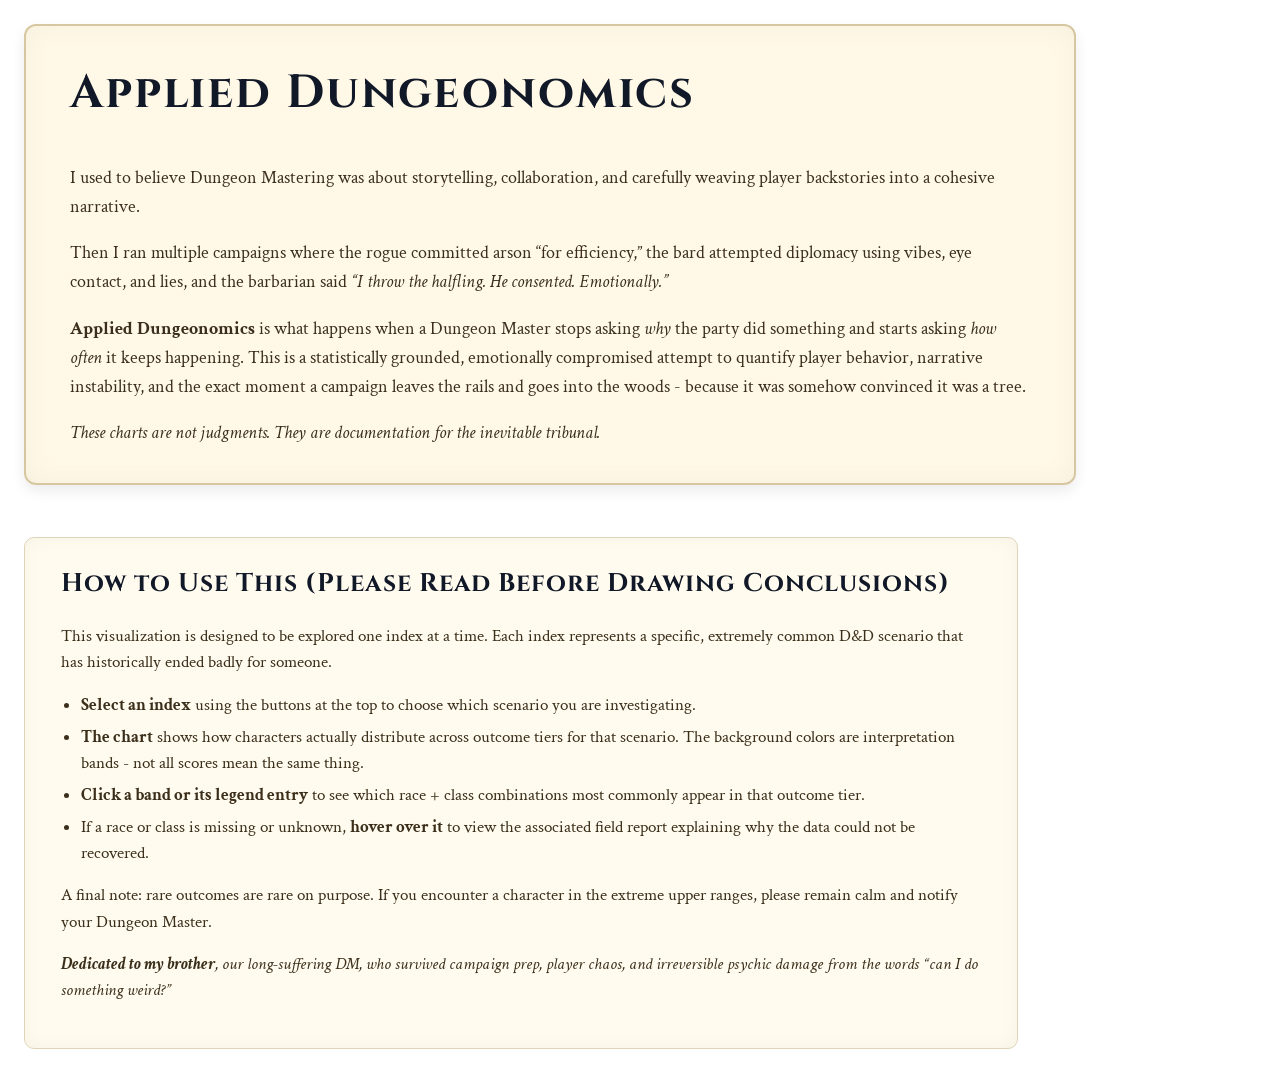
==== index.html @ 44f9381c "Initial commit" ====
<!DOCTYPE html>
<html lang="en">
<head>
  <meta charset="UTF-8" />
  <title>Applied Dungeonomics</title>

  <!-- D3 -->
  <script src="https://d3js.org/d3.v7.min.js"></script>

  <!-- Google Fonts -->
  <link rel="preconnect" href="https://fonts.googleapis.com">
  <link rel="preconnect" href="https://fonts.gstatic.com" crossorigin>
  <link
    rel="stylesheet"
    href="https://fonts.googleapis.com/css2?family=Cinzel:wght@500;700&family=Crimson+Text:ital@0;1&family=Inter:wght@400;600&display=swap"
  >

  <!-- Styles -->
  <link rel="stylesheet" href="styles/main.css">
</head>

<body>

  <!-- Parchment Intro -->
  <section class="parchment-intro">
    <h1>Applied Dungeonomics</h1>

    <p>
      I used to believe Dungeon Mastering was about storytelling, collaboration,
      and carefully weaving player backstories into a cohesive narrative.
    </p>

    <p>
      Then I ran multiple campaigns where the rogue committed arson “for efficiency,”
      the bard attempted diplomacy using vibes, eye contact, and lies,
      and the barbarian said <em>“I throw the halfling. He consented. Emotionally.”</em>
    </p>

    <p>
      <strong>Applied Dungeonomics</strong> is what happens when a Dungeon Master
      stops asking <em>why</em> the party did something
      and starts asking <em>how often</em> it keeps happening.
      This is a statistically grounded, emotionally compromised attempt
      to quantify player behavior, narrative instability,
      and the exact moment a campaign leaves the rails and goes into the woods - because it was somehow convinced it was a tree.
    </p>

    <p>
      These charts are not judgments.
      They are documentation for the inevitable tribunal.
    </p>
  </section>

  <!-- Index Buttons -->
  <div id="controls"></div>

  <!-- Visualization -->
  <div id="distribution-view"></div>

  <!-- Instructions -->
  <section class="parchment-instructions">
    <h2>How to Use This (Please Read Before Drawing Conclusions)</h2>

    <p>
      This visualization is designed to be explored one index at a time.
      Each index represents a specific, extremely common D&amp;D scenario
      that has historically ended badly for someone.
    </p>

    <ul>
      <li>
        <strong>Select an index</strong> using the buttons at the top to choose
        which scenario you are investigating.
      </li>
      <li>
        <strong>The chart</strong> shows how characters actually distribute across
        outcome tiers for that scenario.
        The background colors are interpretation bands - not all scores mean the same thing.
      </li>
      <li>
        <strong>Click a band or its legend entry</strong> to see which
        race + class combinations most commonly appear in that outcome tier.
      </li>
      <li>
        If a race or class is missing or unknown, <strong>hover over it</strong>
        to view the associated field report explaining why the data could not be recovered.
      </li>
    </ul>

    <p>
      A final note: rare outcomes are rare on purpose.
      If you encounter a character in the extreme upper ranges,
      please remain calm and notify your Dungeon Master.
    </p>

    <p>
        <em><strong> Dedicated to my brother</strong>, our long‑suffering DM, who survived campaign prep, player chaos, 
        and irreversible psychic damage from the words “can I do something weird?”</em>
    </p>
  </section>

  <!-- App Entry -->
  <script type="module" src="main.js"></script>

</body>
</html>
---- styles/main.css ----
/* ─────────────────────────────
   Global Base Styles
───────────────────────────── */

body {
  margin: 24px;
  background: #ffffff;
  color: #111827;
  font-family: "Inter", system-ui, sans-serif;
}

/* Headings get fantasy serif */
h1, h2, h3 {
  font-family: "Cinzel", serif;
  letter-spacing: 0.04em;
}

/* ─────────────────────────────
   Parchment Intro Section
───────────────────────────── */

.parchment-intro {
  background:
    linear-gradient(
      rgba(255, 248, 230, 0.94),
      rgba(255, 248, 230, 0.94)
    ),
    url("https://www.transparenttextures.com/patterns/papyrus.png");

  border: 2px solid #d6c7a1;
  border-radius: 12px;

  padding: 36px 44px;
  margin-bottom: 36px;
  max-width: 960px;

  box-shadow:
    inset 0 0 28px rgba(0, 0, 0, 0.04),
    0 6px 14px rgba(0, 0, 0, 0.08);
}

/* Big dramatic title */
.parchment-intro h1 {
  margin-top: 0;
  font-size: 2.9rem;
}

/* Bookish narrative text */
.parchment-intro p {
  font-family: "Crimson Text", serif;
  font-size: 1.1rem;
  line-height: 1.65;
  color: #3b2f1b;
}

.parchment-intro p:last-child {
  font-style: italic;
  margin-bottom: 0;
}

/* ─────────────────────────────
   Controls
───────────────────────────── */

#controls {
  margin-bottom: 20px;
}

/* ─────────────────────────────
   Visualization Layout
───────────────────────────── */

.viz-layout {
  display: flex;
  gap: 28px;
  align-items: flex-start;
  margin-top: 16px;
}

/* SVG Chart Container */
svg {
  background: #ffffff;
  border: 1px solid #e5e7eb;
}

/* ─────────────────────────────
   Vertical Legend (Right Side)
───────────────────────────── */

.legend-vertical {
  min-width: 260px;
  background: #ffffff;
  border: 1px solid #e5e7eb;
  padding: 14px 16px;
  border-radius: 6px;
}

.legend-vertical h4 {
  margin: 0 0 10px 0;
  font-size: 0.95rem;
  color: #374151;
  font-family: "Cinzel", serif;
}

.legend-row {
  display: flex;
  align-items: center;
  margin-bottom: 8px;
  font-size: 0.95rem;
  line-height: 1.3;
}

.legend-swatch {
  width: 16px;
  height: 16px;
  border-radius: 3px;
  margin-right: 8px;
  border: 1px solid rgba(0, 0, 0, 0.2);
}

.legend-label {
  color: #111827;
}

/* ─────────────────────────────
   Parchment-Style Missing Data Tooltip
───────────────────────────── */

.missing-data-tooltip {
  background:
    linear-gradient(
      rgba(255, 248, 230, 0.96),
      rgba(255, 248, 230, 0.96)
    ),
    url("https://www.transparenttextures.com/patterns/papyrus.png");

  border: 1.5px solid #d6c7a1;
  border-radius: 8px;

  box-shadow:
    inset 0 0 18px rgba(0, 0, 0, 0.06),
    0 6px 14px rgba(0, 0, 0, 0.15);

  padding: 10px 12px;
  max-width: 300px;

  font-family: "Crimson Text", serif;
  font-size: 0.95rem;
  line-height: 1.45;
  color: #3b2f1b;

  z-index: 9999;
}

/* Bold header inside tooltip */
.missing-data-tooltip strong {
  font-family: "Cinzel", serif;
  font-size: 0.95rem;
  letter-spacing: 0.04em;
  display: block;
  margin-bottom: 2px;
}

/* ─────────────────────────────
   Index Selection Buttons
───────────────────────────── */

.index-button-group {
  display: flex;
  gap: 10px;
  flex-wrap: wrap;
  margin-bottom: 22px;
}

.index-button {
  font-family: "Cinzel", serif;
  font-size: 0.9rem;
  letter-spacing: 0.06em;

  background: #3b2f1b; /* dark brown */
  color: #fdf6e3;      /* light parchment text */

  border: 1.5px solid #2a2013;
  border-radius: 6px;

  padding: 8px 14px;
  cursor: pointer;

  transition:
    background-color 0.2s ease,
    box-shadow 0.2s ease,
    transform 0.05s ease;
}

.index-button:hover {
  background: #4a3922;
  box-shadow: 0 2px 6px rgba(0, 0, 0, 0.25);
}

.index-button:active {
  transform: translateY(1px);
}

.index-button.active {
  background: #6b4f2a;
  border-color: #4a3922;
  box-shadow:
    inset 0 0 6px rgba(255, 245, 200, 0.2),
    0 3px 8px rgba(0, 0, 0, 0.3);
}

/* ─────────────────────────────
   Parchment Instructions Section
───────────────────────────── */

.parchment-instructions {
  background:
    linear-gradient(
      rgba(255, 250, 235, 0.85),
      rgba(255, 250, 235, 0.85)
    ),
    url("https://www.transparenttextures.com/patterns/papyrus.png");

  border: 1.5px solid #e0d4b8;
  border-radius: 10px;

  padding: 28px 36px;
  margin-top: 52px;
  max-width: 920px;

  box-shadow:
    inset 0 0 18px rgba(0, 0, 0, 0.04);
}

.parchment-instructions h2 {
  font-family: "Cinzel", serif;
  font-size: 1.6rem;
  margin-top: 0;
}

.parchment-instructions p,
.parchment-instructions li {
  font-family: "Crimson Text", serif;
  font-size: 1.05rem;
  line-height: 1.55;
  color: #3b2f1b;
}

.parchment-instructions ul {
  padding-left: 20px;
}

.parchment-instructions li {
  margin-bottom: 6px;
}

.analysis-status {
  font-family: "Crimson Text", serif;
  font-size: 1.05rem;
  margin-top: 10px;
  margin-bottom: 8px;
  color: #3b2f1b;
}
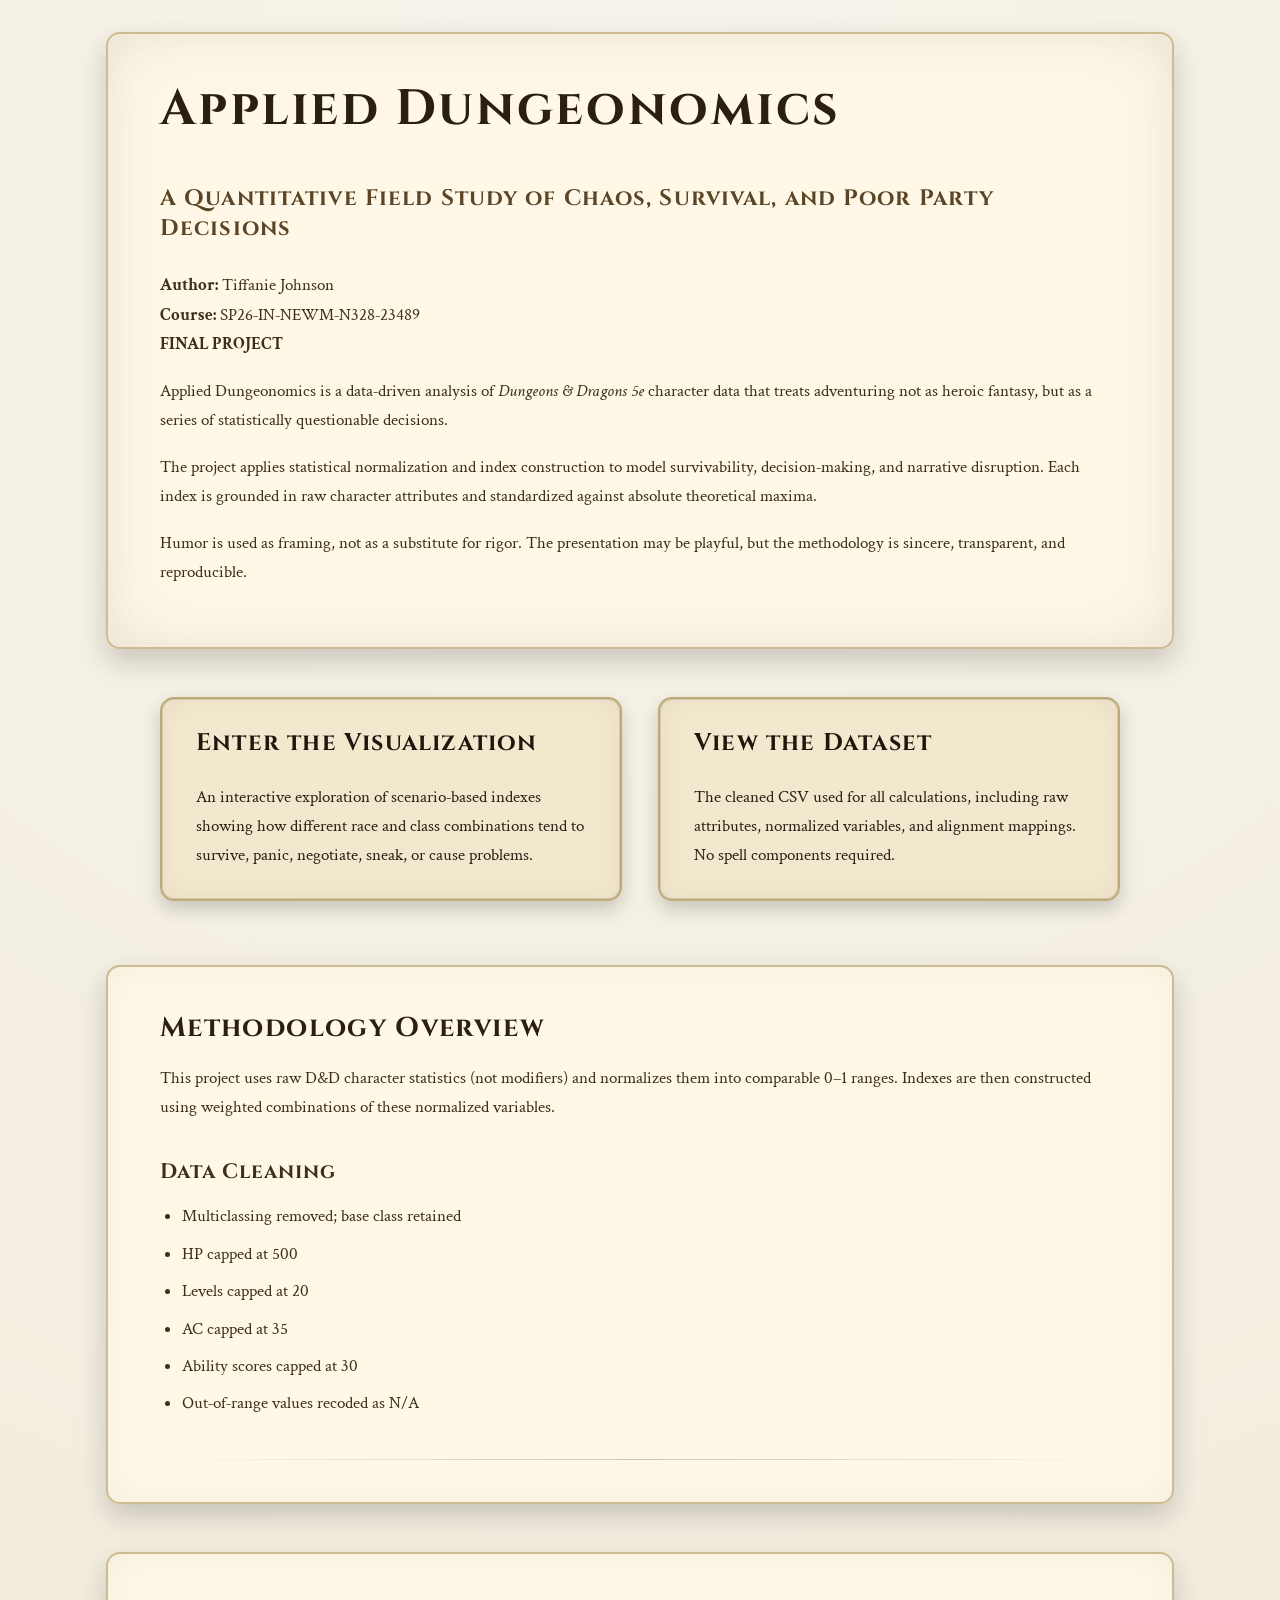
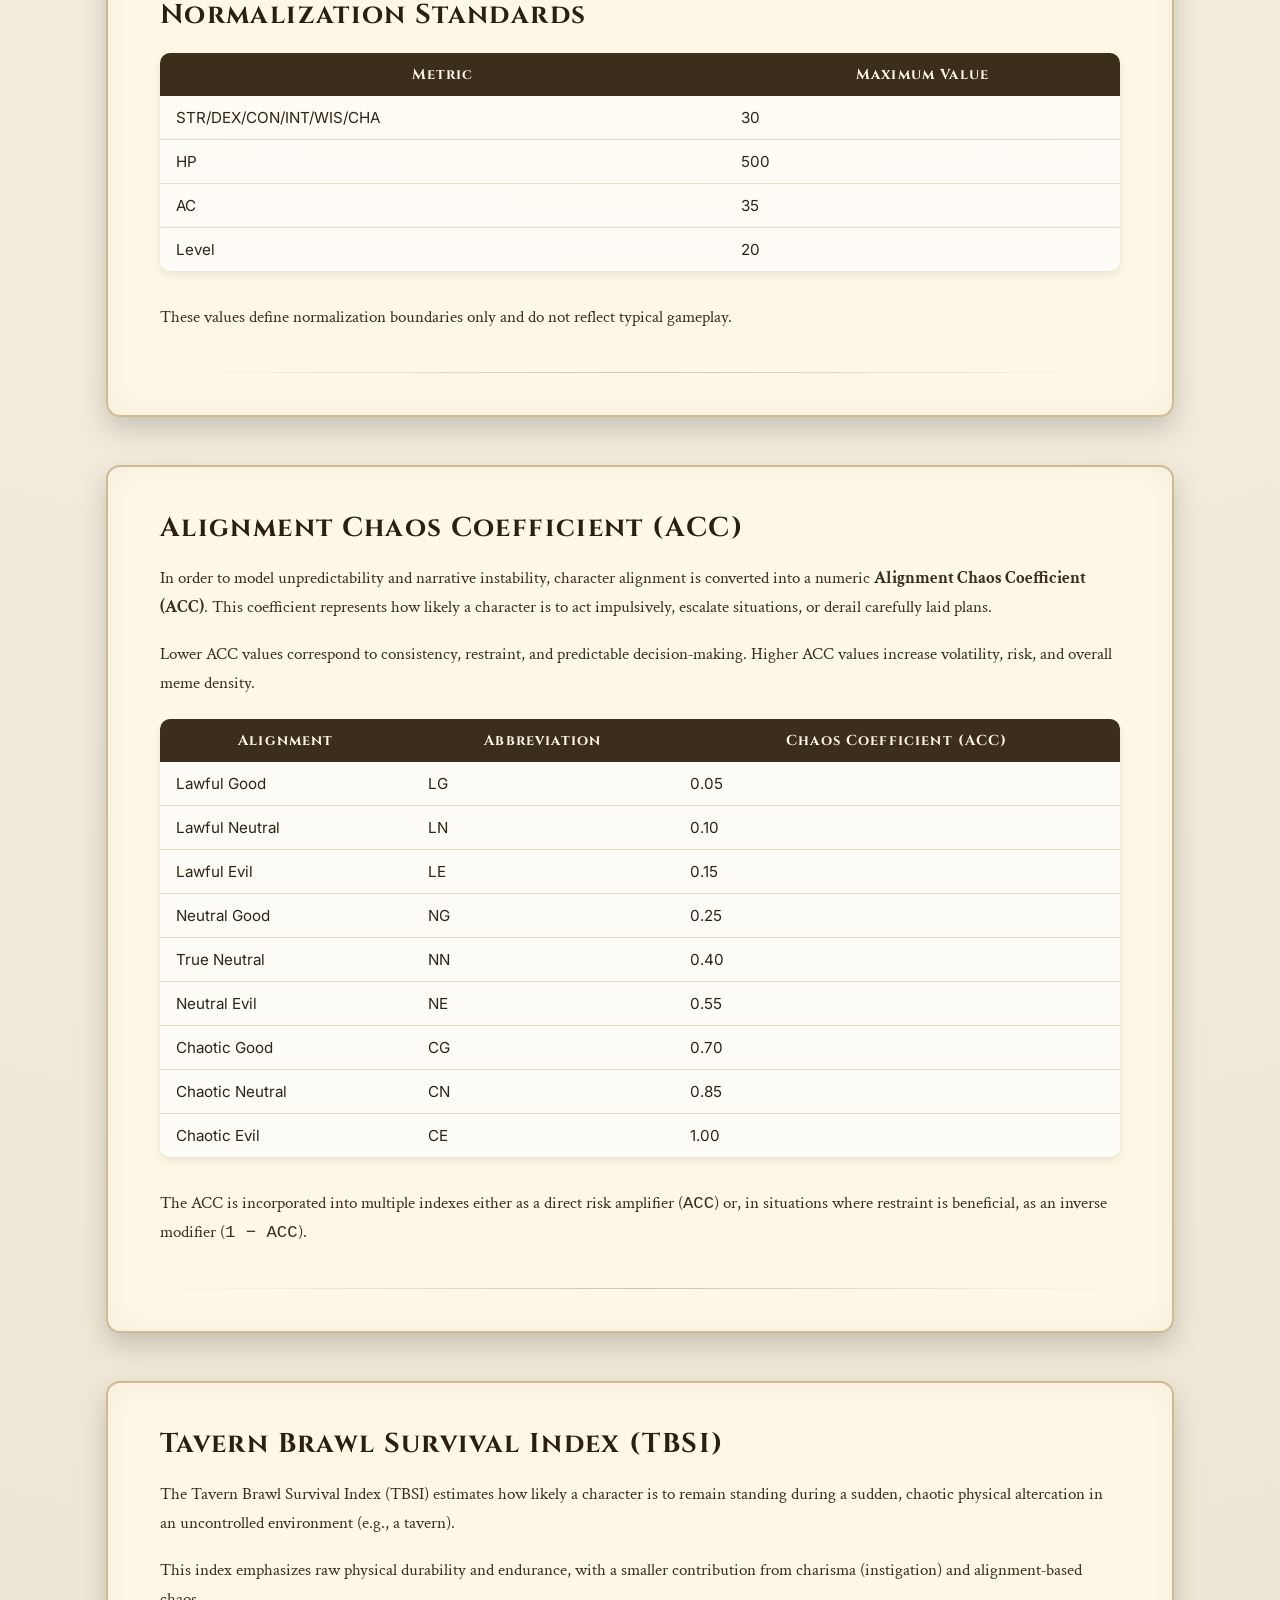
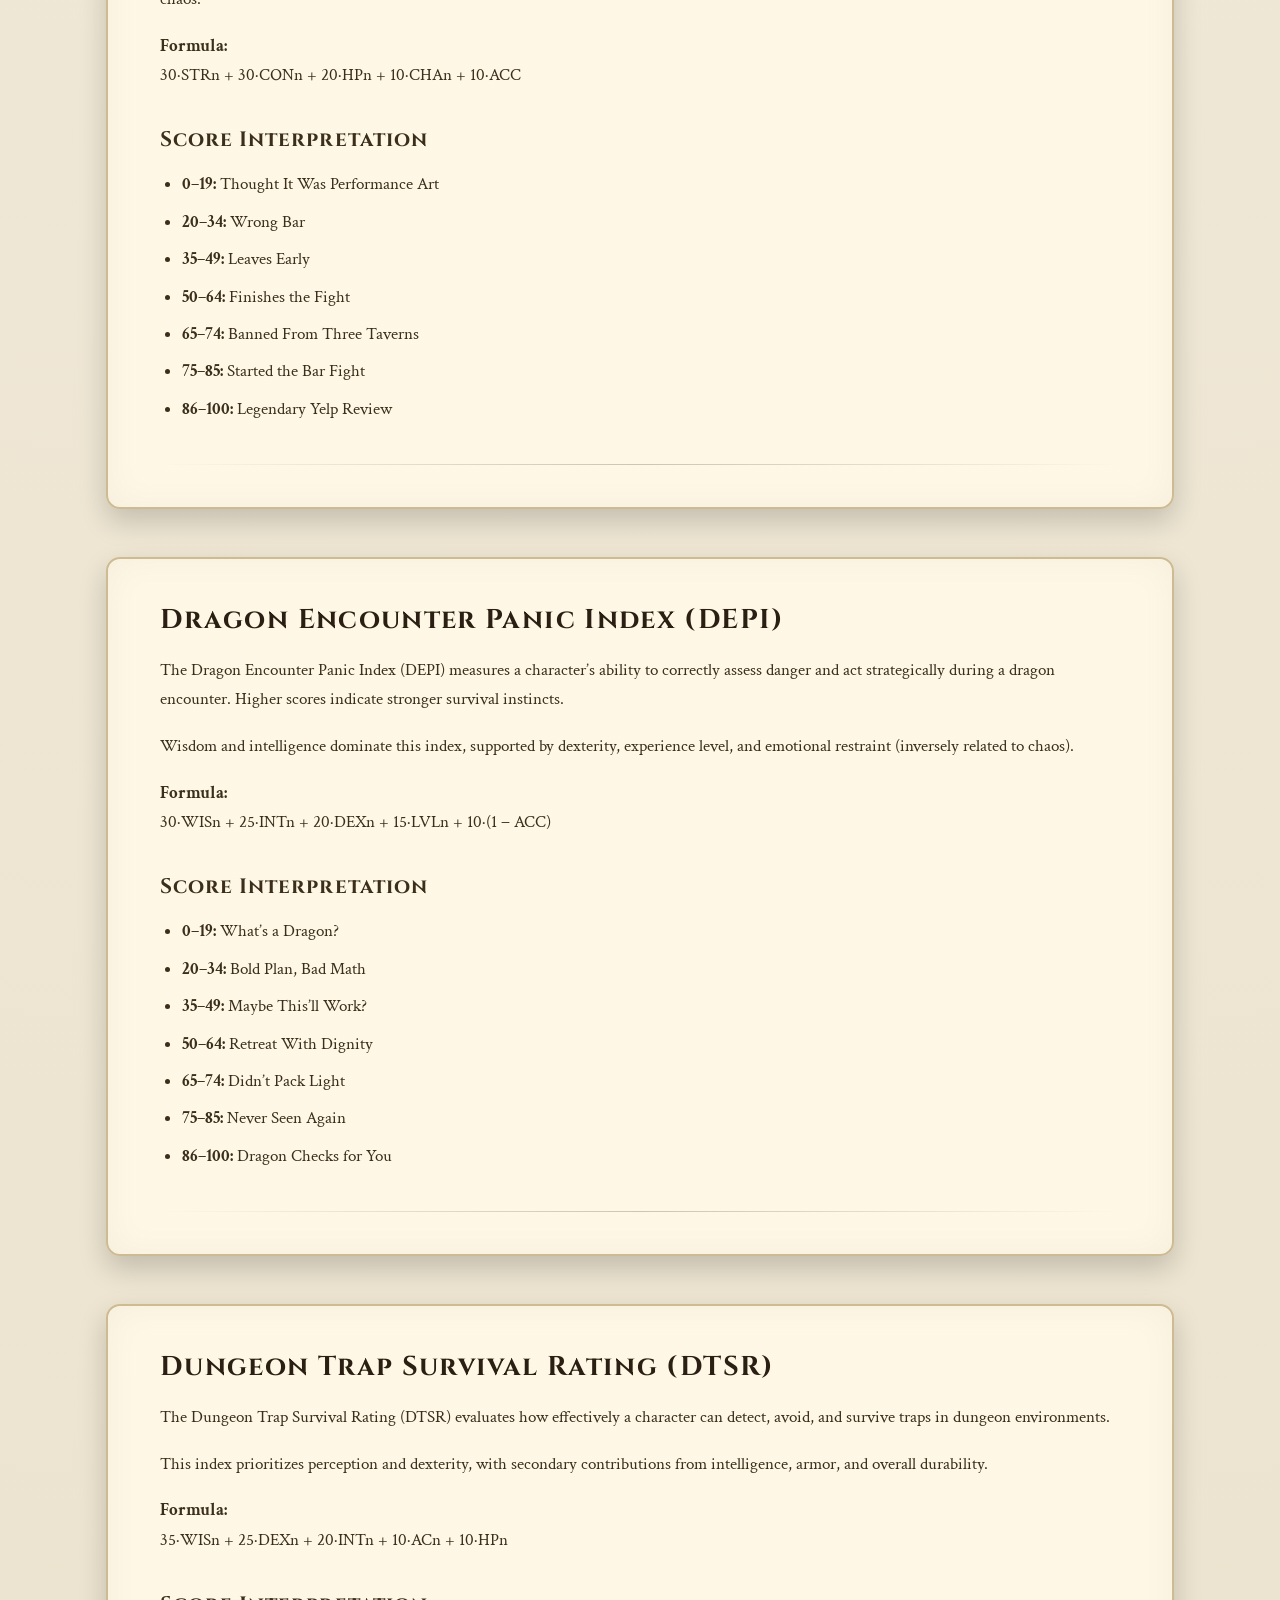
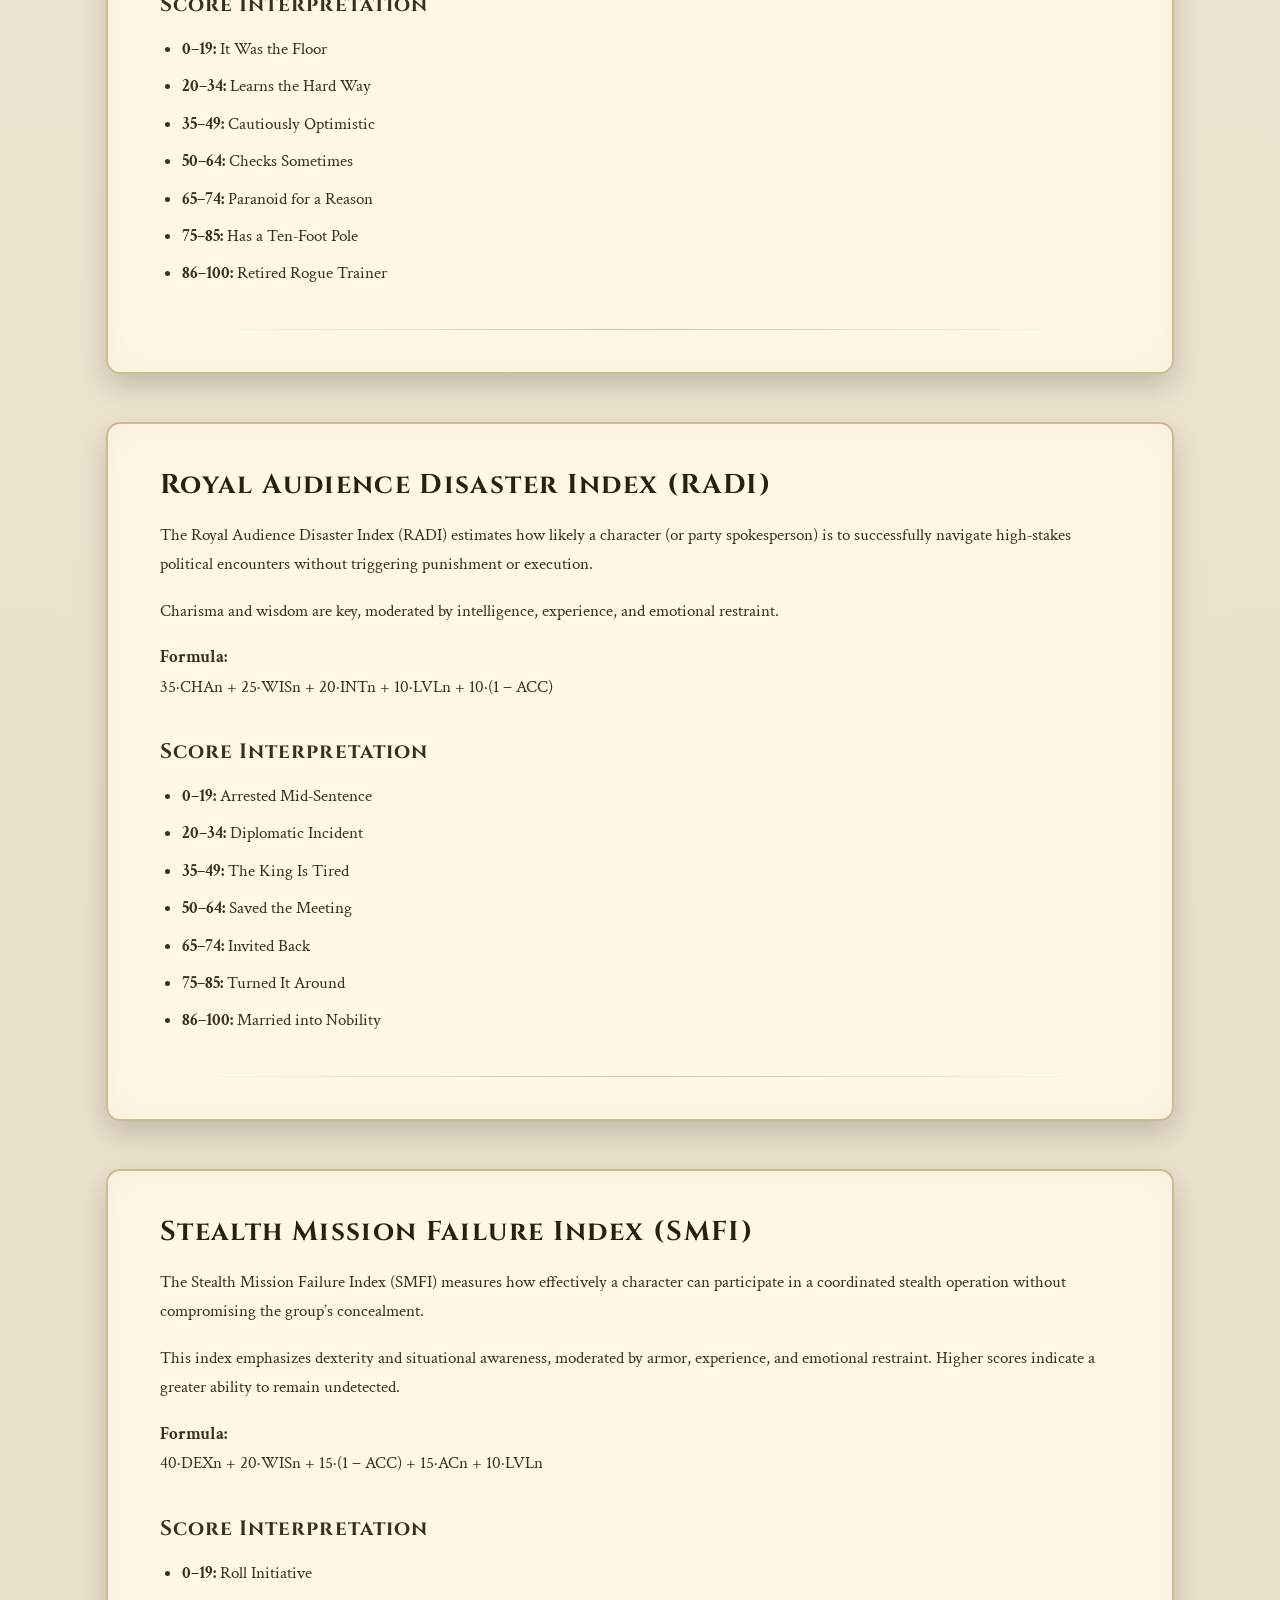
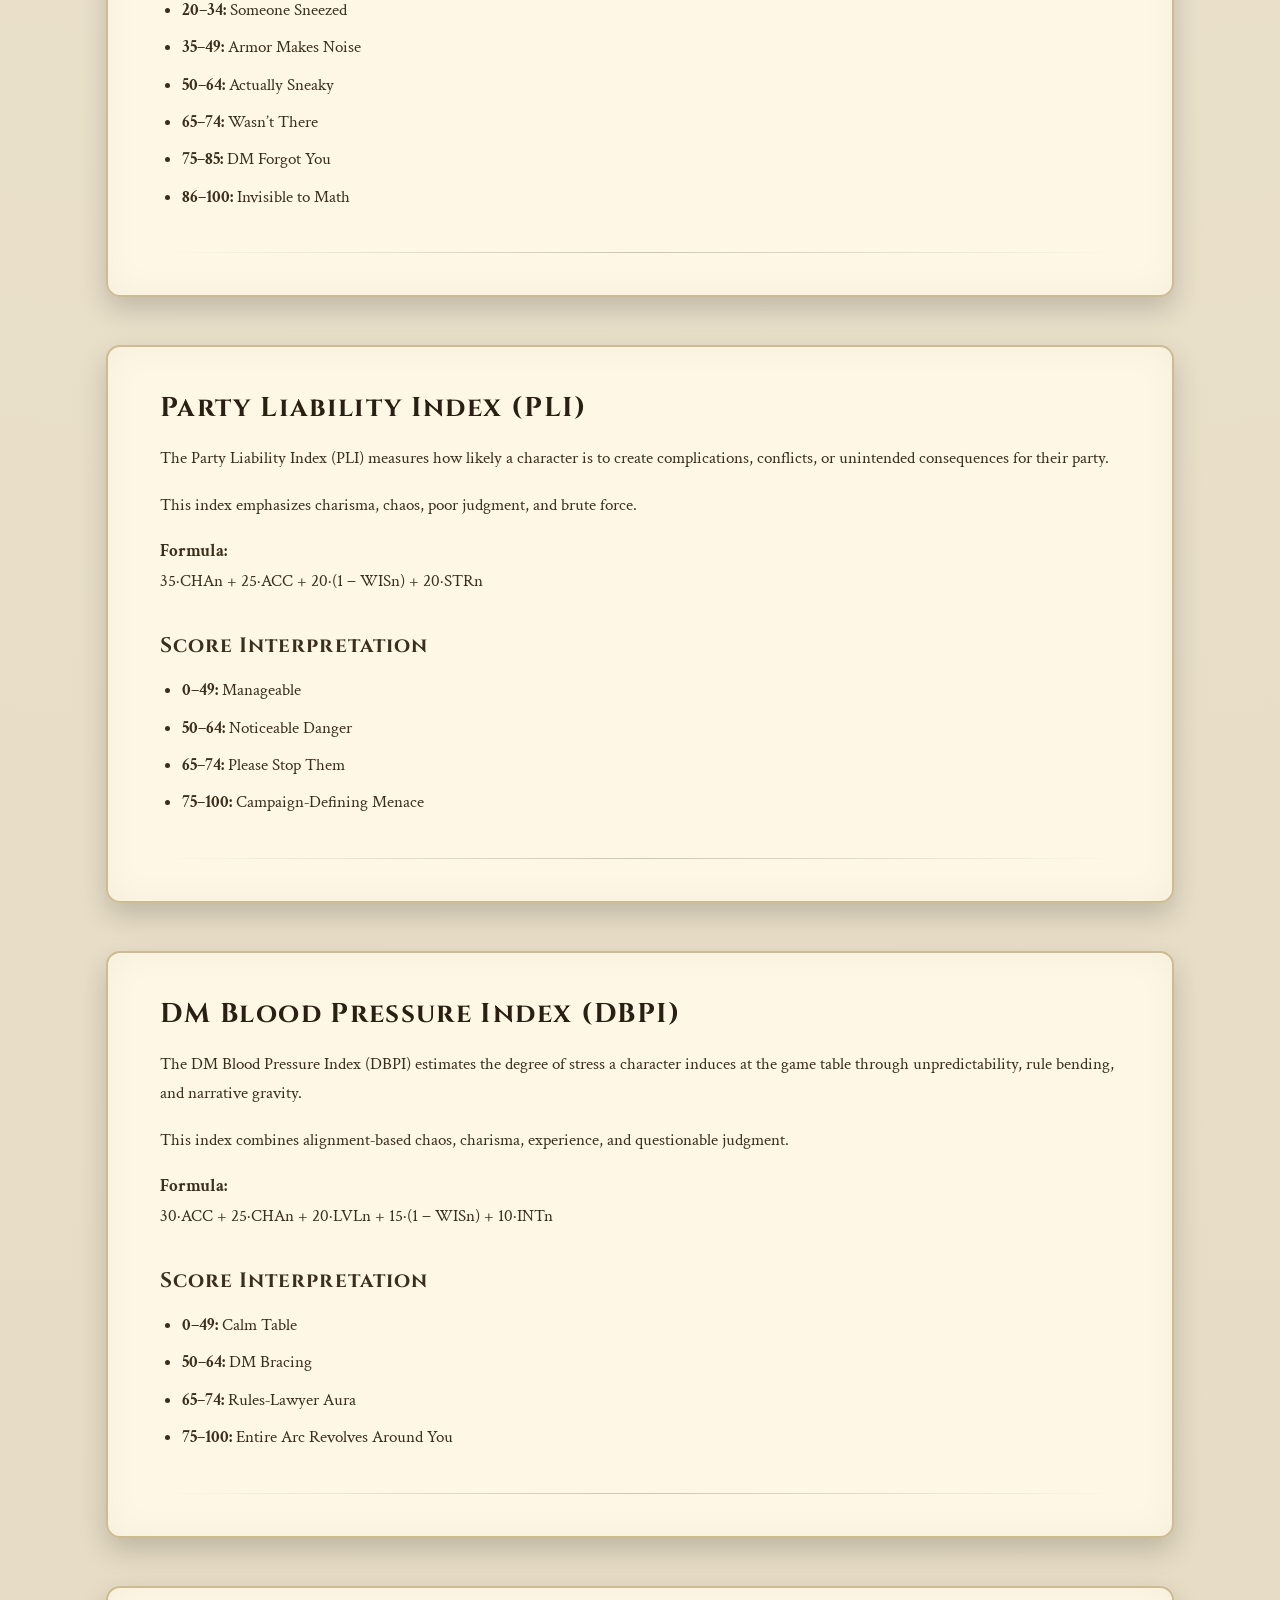
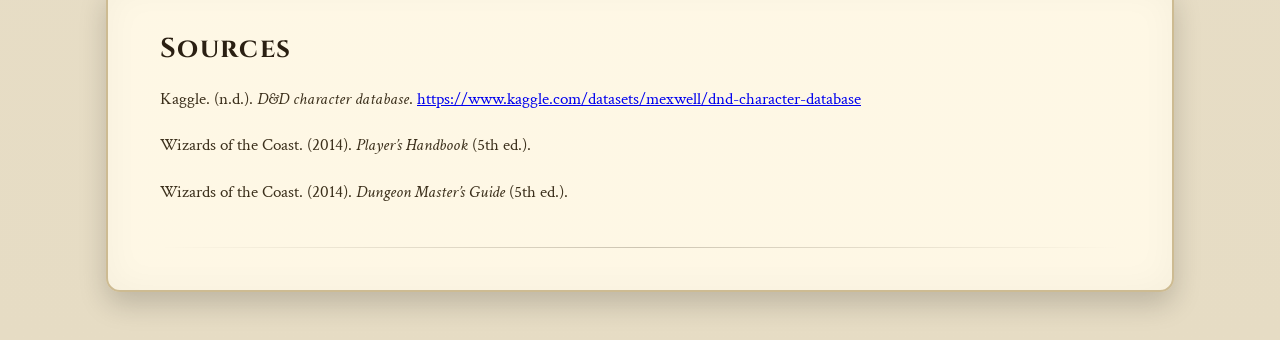
==== commit af95a2fc: "UPDATE Applied_Dungeonomics" ====
--- a/index.html
+++ b/index.html
@@ -2,105 +2,423 @@
 <html lang="en">
 <head>
   <meta charset="UTF-8" />
-  <title>Applied Dungeonomics</title>
-
-  <!-- D3 -->
-  <script src="https://d3js.org/d3.v7.min.js"></script>
-
-  <!-- Google Fonts -->
+  <title>Applied Dungeonomics — Final Project</title>
+
+  <!-- Fonts -->
   <link rel="preconnect" href="https://fonts.googleapis.com">
   <link rel="preconnect" href="https://fonts.gstatic.com" crossorigin>
-  <link
-    rel="stylesheet"
-    href="https://fonts.googleapis.com/css2?family=Cinzel:wght@500;700&family=Crimson+Text:ital@0;1&family=Inter:wght@400;600&display=swap"
-  >
-
-  <!-- Styles -->
-  <link rel="stylesheet" href="styles/main.css">
+  <link href="https://fonts.googleapis.com/css2?family=Cinzel:wght@600;700&family=Crimson+Text&family=Inter&display=swap" rel="stylesheet">
+
+  <link rel="stylesheet" href="home.css">
 </head>
 
 <body>
 
-  <!-- Parchment Intro -->
-  <section class="parchment-intro">
-    <h1>Applied Dungeonomics</h1>
-
+<!-- COVER -->
+<section class="parchment-intro">
+  <h1>Applied Dungeonomics</h1>
+  <h2>
+    <span class="subtitle">A Quantitative Field Study of Chaos, Survival, and Poor Party Decisions</span>
+  </h2>
+
+  <p>
+    <strong>Author:</strong> Tiffanie Johnson<br>
+    <strong>Course:</strong> SP26‑IN‑NEWM‑N328‑23489<br>
+    <strong>FINAL PROJECT</strong>
+  </p>
+
+  <p>
+    Applied Dungeonomics is a data‑driven analysis of <em>Dungeons &amp; Dragons 5e</em>
+    character data that treats adventuring not as heroic fantasy,
+    but as a series of statistically questionable decisions.
+  </p>
+
+  <p>
+    The project applies statistical normalization and index construction
+    to model survivability, decision‑making, and narrative disruption.
+    Each index is grounded in raw character attributes and standardized
+    against absolute theoretical maxima.
+  </p>
+
+  <p>
+    Humor is used as framing, not as a substitute for rigor.
+    The presentation may be playful, but the methodology is sincere,
+    transparent, and reproducible.
+  </p>
+</section>
+
+<!-- NAV -->
+<section class="home-links">
+  <a class="home-card" href="./Applied_Dungeonomics/app/">
+    <h3>Enter the Visualization</h3>
     <p>
-      I used to believe Dungeon Mastering was about storytelling, collaboration,
-      and carefully weaving player backstories into a cohesive narrative.
+      An interactive exploration of scenario‑based indexes showing how
+      different race and class combinations tend to survive, panic,
+      negotiate, sneak, or cause problems.
     </p>
-
+  </a>
+
+  <a class="home-card" href="./dataset.html">
+    <h3>View the Dataset</h3>
     <p>
-      Then I ran multiple campaigns where the rogue committed arson “for efficiency,”
-      the bard attempted diplomacy using vibes, eye contact, and lies,
-      and the barbarian said <em>“I throw the halfling. He consented. Emotionally.”</em>
+      The cleaned CSV used for all calculations, including raw attributes,
+      normalized variables, and alignment mappings.
+      No spell components required.
     </p>
-
-    <p>
-      <strong>Applied Dungeonomics</strong> is what happens when a Dungeon Master
-      stops asking <em>why</em> the party did something
-      and starts asking <em>how often</em> it keeps happening.
-      This is a statistically grounded, emotionally compromised attempt
-      to quantify player behavior, narrative instability,
-      and the exact moment a campaign leaves the rails and goes into the woods - because it was somehow convinced it was a tree.
-    </p>
-
-    <p>
-      These charts are not judgments.
-      They are documentation for the inevitable tribunal.
-    </p>
-  </section>
-
-  <!-- Index Buttons -->
-  <div id="controls"></div>
-
-  <!-- Visualization -->
-  <div id="distribution-view"></div>
-
-  <!-- Instructions -->
-  <section class="parchment-instructions">
-    <h2>How to Use This (Please Read Before Drawing Conclusions)</h2>
-
-    <p>
-      This visualization is designed to be explored one index at a time.
-      Each index represents a specific, extremely common D&amp;D scenario
-      that has historically ended badly for someone.
-    </p>
-
-    <ul>
-      <li>
-        <strong>Select an index</strong> using the buttons at the top to choose
-        which scenario you are investigating.
-      </li>
-      <li>
-        <strong>The chart</strong> shows how characters actually distribute across
-        outcome tiers for that scenario.
-        The background colors are interpretation bands - not all scores mean the same thing.
-      </li>
-      <li>
-        <strong>Click a band or its legend entry</strong> to see which
-        race + class combinations most commonly appear in that outcome tier.
-      </li>
-      <li>
-        If a race or class is missing or unknown, <strong>hover over it</strong>
-        to view the associated field report explaining why the data could not be recovered.
-      </li>
-    </ul>
-
-    <p>
-      A final note: rare outcomes are rare on purpose.
-      If you encounter a character in the extreme upper ranges,
-      please remain calm and notify your Dungeon Master.
-    </p>
-
-    <p>
-        <em><strong> Dedicated to my brother</strong>, our long‑suffering DM, who survived campaign prep, player chaos, 
-        and irreversible psychic damage from the words “can I do something weird?”</em>
-    </p>
-  </section>
-
-  <!-- App Entry -->
-  <script type="module" src="main.js"></script>
+  </a>
+</section>
+
+<!-- METHOD -->
+<section class="parchment-instructions">
+  <h2>Methodology Overview</h2>
+
+  <p>
+    This project uses raw D&amp;D character statistics (not modifiers) and
+    normalizes them into comparable 0–1 ranges. Indexes are then constructed
+    using weighted combinations of these normalized variables.
+  </p>
+
+  <h3>Data Cleaning</h3>
+  <ul>
+    <li>Multiclassing removed; base class retained</li>
+    <li>HP capped at 500</li>
+    <li>Levels capped at 20</li>
+    <li>AC capped at 35</li>
+    <li>Ability scores capped at 30</li>
+    <li>Out‑of‑range values recoded as N/A</li>
+  </ul>
+</section>
+
+<!-- NORMALIZATION -->
+<section class="parchment-instructions">
+  <h2>Normalization Standards</h2>
+
+  <table>
+    <tr><th>Metric</th><th>Maximum Value</th></tr>
+    <tr><td>STR/DEX/CON/INT/WIS/CHA</td><td>30</td></tr>
+    <tr><td>HP</td><td>500</td></tr>
+    <tr><td>AC</td><td>35</td></tr>
+    <tr><td>Level</td><td>20</td></tr>
+  </table>
+
+  <p>
+    These values define normalization boundaries only and do not reflect typical
+    gameplay.
+  </p>
+</section>
+
+<!-- ALIGNMENT -->
+<section class="parchment-instructions">
+  <h2>Alignment Chaos Coefficient (ACC)</h2>
+
+  <p>
+    In order to model unpredictability and narrative instability,
+    character alignment is converted into a numeric
+    <strong>Alignment Chaos Coefficient (ACC)</strong>.
+    This coefficient represents how likely a character is to act
+    impulsively, escalate situations, or derail carefully laid plans.
+  </p>
+
+  <p>
+    Lower ACC values correspond to consistency, restraint,
+    and predictable decision‑making.
+    Higher ACC values increase volatility, risk,
+    and overall meme density.
+  </p>
+
+  <table>
+    <tr>
+      <th>Alignment</th>
+      <th>Abbreviation</th>
+      <th>Chaos Coefficient (ACC)</th>
+    </tr>
+    <tr>
+      <td>Lawful Good</td>
+      <td>LG</td>
+      <td>0.05</td>
+    </tr>
+    <tr>
+      <td>Lawful Neutral</td>
+      <td>LN</td>
+      <td>0.10</td>
+    </tr>
+    <tr>
+      <td>Lawful Evil</td>
+      <td>LE</td>
+      <td>0.15</td>
+    </tr>
+    <tr>
+      <td>Neutral Good</td>
+      <td>NG</td>
+      <td>0.25</td>
+    </tr>
+    <tr>
+      <td>True Neutral</td>
+      <td>NN</td>
+      <td>0.40</td>
+    </tr>
+    <tr>
+      <td>Neutral Evil</td>
+      <td>NE</td>
+      <td>0.55</td>
+    </tr>
+    <tr>
+      <td>Chaotic Good</td>
+      <td>CG</td>
+      <td>0.70</td>
+    </tr>
+    <tr>
+      <td>Chaotic Neutral</td>
+      <td>CN</td>
+      <td>0.85</td>
+    </tr>
+    <tr>
+      <td>Chaotic Evil</td>
+      <td>CE</td>
+      <td>1.00</td>
+    </tr>
+  </table>
+
+  <p>
+    The ACC is incorporated into multiple indexes either as a
+    direct risk amplifier (<code>ACC</code>) or, in situations where
+    restraint is beneficial, as an inverse modifier (<code>1 − ACC</code>).
+  </p>
+</section>
+
+<section class="parchment-instructions">
+  <h2>Tavern Brawl Survival Index (TBSI)</h2>
+
+  <p>
+    The Tavern Brawl Survival Index (TBSI) estimates how likely a character is
+    to remain standing during a sudden, chaotic physical altercation in an
+    uncontrolled environment (e.g., a tavern).
+  </p>
+
+  <p>
+    This index emphasizes raw physical durability and endurance, with a smaller
+    contribution from charisma (instigation) and alignment‑based chaos.
+  </p>
+
+  <p>
+    <strong>Formula:</strong><br>
+    30·STRn + 30·CONn + 20·HPn + 10·CHAn + 10·ACC
+  </p>
+
+  <h3>Score Interpretation</h3>
+  <ul>
+    <li><strong>0–19:</strong> Thought It Was Performance Art</li>
+    <li><strong>20–34:</strong> Wrong Bar</li>
+    <li><strong>35–49:</strong> Leaves Early</li>
+    <li><strong>50–64:</strong> Finishes the Fight</li>
+    <li><strong>65–74:</strong> Banned From Three Taverns</li>
+    <li><strong>75–85:</strong> Started the Bar Fight</li>
+    <li><strong>86–100:</strong> Legendary Yelp Review</li>
+  </ul>
+</section>
+
+<section class="parchment-instructions">
+  <h2>Dragon Encounter Panic Index (DEPI)</h2>
+
+  <p>
+    The Dragon Encounter Panic Index (DEPI) measures a character’s ability
+    to correctly assess danger and act strategically during a dragon encounter.
+    Higher scores indicate stronger survival instincts.
+  </p>
+
+  <p>
+    Wisdom and intelligence dominate this index, supported by dexterity,
+    experience level, and emotional restraint (inversely related to chaos).
+  </p>
+
+  <p>
+    <strong>Formula:</strong><br>
+    30·WISn + 25·INTn + 20·DEXn + 15·LVLn + 10·(1 − ACC)
+  </p>
+
+  <h3>Score Interpretation</h3>
+  <ul>
+    <li><strong>0–19:</strong> What’s a Dragon?</li>
+    <li><strong>20–34:</strong> Bold Plan, Bad Math</li>
+    <li><strong>35–49:</strong> Maybe This’ll Work?</li>
+    <li><strong>50–64:</strong> Retreat With Dignity</li>
+    <li><strong>65–74:</strong> Didn’t Pack Light</li>
+    <li><strong>75–85:</strong> Never Seen Again</li>
+    <li><strong>86–100:</strong> Dragon Checks for You</li>
+  </ul>
+</section>
+
+<section class="parchment-instructions">
+  <h2>Dungeon Trap Survival Rating (DTSR)</h2>
+
+  <p>
+    The Dungeon Trap Survival Rating (DTSR) evaluates how effectively a character
+    can detect, avoid, and survive traps in dungeon environments.
+  </p>
+
+  <p>
+    This index prioritizes perception and dexterity, with secondary contributions
+    from intelligence, armor, and overall durability.
+  </p>
+
+  <p>
+    <strong>Formula:</strong><br>
+    35·WISn + 25·DEXn + 20·INTn + 10·ACn + 10·HPn
+  </p>
+
+  <h3>Score Interpretation</h3>
+  <ul>
+    <li><strong>0–19:</strong> It Was the Floor</li>
+    <li><strong>20–34:</strong> Learns the Hard Way</li>
+    <li><strong>35–49:</strong> Cautiously Optimistic</li>
+    <li><strong>50–64:</strong> Checks Sometimes</li>
+    <li><strong>65–74:</strong> Paranoid for a Reason</li>
+    <li><strong>75–85:</strong> Has a Ten‑Foot Pole</li>
+    <li><strong>86–100:</strong> Retired Rogue Trainer</li>
+  </ul>
+</section>
+
+<section class="parchment-instructions">
+  <h2>Royal Audience Disaster Index (RADI)</h2>
+
+  <p>
+    The Royal Audience Disaster Index (RADI) estimates how likely a character
+    (or party spokesperson) is to successfully navigate high‑stakes political
+    encounters without triggering punishment or execution.
+  </p>
+
+  <p>
+    Charisma and wisdom are key, moderated by intelligence, experience,
+    and emotional restraint.
+  </p>
+
+  <p>
+    <strong>Formula:</strong><br>
+    35·CHAn + 25·WISn + 20·INTn + 10·LVLn + 10·(1 − ACC)
+  </p>
+
+  <h3>Score Interpretation</h3>
+  <ul>
+    <li><strong>0–19:</strong> Arrested Mid‑Sentence</li>
+    <li><strong>20–34:</strong> Diplomatic Incident</li>
+    <li><strong>35–49:</strong> The King Is Tired</li>
+    <li><strong>50–64:</strong> Saved the Meeting</li>
+    <li><strong>65–74:</strong> Invited Back</li>
+    <li><strong>75–85:</strong> Turned It Around</li>
+    <li><strong>86–100:</strong> Married into Nobility</li>
+  </ul>
+</section>
+
+<section class="parchment-instructions">
+  <h2>Stealth Mission Failure Index (SMFI)</h2>
+
+  <p>
+    The Stealth Mission Failure Index (SMFI) measures how effectively a character
+    can participate in a coordinated stealth operation without compromising the
+    group’s concealment.
+  </p>
+
+  <p>
+    This index emphasizes dexterity and situational awareness, moderated by armor,
+    experience, and emotional restraint. Higher scores indicate a greater ability
+    to remain undetected.
+  </p>
+
+  <p>
+    <strong>Formula:</strong><br>
+    40·DEXn + 20·WISn + 15·(1 − ACC) + 15·ACn + 10·LVLn
+  </p>
+
+  <h3>Score Interpretation</h3>
+  <ul>
+    <li><strong>0–19:</strong> Roll Initiative</li>
+    <li><strong>20–34:</strong> Someone Sneezed</li>
+    <li><strong>35–49:</strong> Armor Makes Noise</li>
+    <li><strong>50–64:</strong> Actually Sneaky</li>
+    <li><strong>65–74:</strong> Wasn’t There</li>
+    <li><strong>75–85:</strong> DM Forgot You</li>
+    <li><strong>86–100:</strong> Invisible to Math</li>
+  </ul>
+</section>
+
+<section class="parchment-instructions">
+  <h2>Party Liability Index (PLI)</h2>
+
+  <p>
+    The Party Liability Index (PLI) measures how likely a character is to create
+    complications, conflicts, or unintended consequences for their party.
+  </p>
+
+  <p>
+    This index emphasizes charisma, chaos, poor judgment, and brute force.
+  </p>
+
+  <p>
+    <strong>Formula:</strong><br>
+    35·CHAn + 25·ACC + 20·(1 − WISn) + 20·STRn
+  </p>
+
+  <h3>Score Interpretation</h3>
+  <ul>
+    <li><strong>0–49:</strong> Manageable</li>
+    <li><strong>50–64:</strong> Noticeable Danger</li>
+    <li><strong>65–74:</strong> Please Stop Them</li>
+    <li><strong>75–100:</strong> Campaign‑Defining Menace</li>
+  </ul>
+</section>
+
+<section class="parchment-instructions">
+  <h2>DM Blood Pressure Index (DBPI)</h2>
+
+  <p>
+    The DM Blood Pressure Index (DBPI) estimates the degree of stress a character
+    induces at the game table through unpredictability, rule bending,
+    and narrative gravity.
+  </p>
+
+  <p>
+    This index combines alignment‑based chaos, charisma, experience,
+    and questionable judgment.
+  </p>
+
+  <p>
+    <strong>Formula:</strong><br>
+    30·ACC + 25·CHAn + 20·LVLn + 15·(1 − WISn) + 10·INTn
+  </p>
+
+  <h3>Score Interpretation</h3>
+  <ul>
+    <li><strong>0–49:</strong> Calm Table</li>
+    <li><strong>50–64:</strong> DM Bracing</li>
+    <li><strong>65–74:</strong> Rules‑Lawyer Aura</li>
+    <li><strong>75–100:</strong> Entire Arc Revolves Around You</li>
+  </ul>
+</section>
+
+<section class="parchment-instructions">
+  <h2>Sources</h2>
+
+  <p>
+    Kaggle. (n.d.). <em>D&amp;D character database</em>.
+    <a
+      href="https://www.kaggle.com/datasets/mexwell/dnd-character-database?resource=download"
+      target="_blank"
+      rel="noopener noreferrer"
+    >
+      https://www.kaggle.com/datasets/mexwell/dnd-character-database
+    </a>
+  </p>
+
+  <p>
+    Wizards of the Coast. (2014).
+    <em>Player’s Handbook</em> (5th ed.).
+  </p>
+
+  <p>
+    Wizards of the Coast. (2014).
+    <em>Dungeon Master’s Guide</em> (5th ed.).
+  </p>
+</section>
 
 </body>
 </html>
--- a/home.css
+++ b/home.css
@@ -0,0 +1,286 @@
+/* ─────────────────────────────
+   Global Base
+───────────────────────────── */
+
+body {
+  margin: 32px;
+  background: radial-gradient(
+    circle at top,
+    #f7f3ea 0%,
+    #efe7d5 40%,
+    #e6dcc4 100%
+  );
+  color: #2f2415;
+  font-family: "Inter", system-ui, sans-serif;
+}
+
+/* Typography */
+h1, h2, h3, h4 {
+  font-family: "Cinzel", serif;
+  letter-spacing: 0.05em;
+  color: #2a1f12;
+}
+
+p, li {
+  font-family: "Crimson Text", serif;
+  font-size: 1.08rem;
+  line-height: 1.7;
+  color: #3b2f1b;
+}
+
+/* ─────────────────────────────
+   Parchment Panels (Hero + Sections)
+───────────────────────────── */
+
+.parchment-intro,
+.parchment-instructions {
+  background:
+    linear-gradient(
+      rgba(255, 248, 230, 0.96),
+      rgba(255, 248, 230, 0.96)
+    ),
+    url("https://www.transparenttextures.com/patterns/papyrus.png");
+
+  border: 2px solid #cdbb92;
+  border-radius: 14px;
+
+  padding: 42px 52px;
+  margin: 0 auto 48px auto;
+  max-width: 960px;
+
+  box-shadow:
+    inset 0 0 36px rgba(0, 0, 0, 0.04),
+    0 12px 28px rgba(0, 0, 0, 0.18);
+}
+
+/* Hero emphasis */
+.parchment-intro {
+  position: relative;
+}
+
+.parchment-intro::after {
+  content: "";
+  position: absolute;
+  inset: 0;
+  border-radius: 14px;
+  box-shadow: inset 0 0 80px rgba(0, 0, 0, 0.06);
+  pointer-events: none;
+}
+
+.parchment-intro h1 {
+  font-size: 3.1rem;
+  margin-top: 0;
+}
+
+.parchment-intro h2 {
+  font-size: 1.4rem;
+  margin-top: 8px;
+  margin-bottom: 28px;
+  color: #5a4527;
+}
+
+/* Metadata block */
+.project-meta {
+  font-family: "Inter", sans-serif;
+  font-size: 0.95rem;
+  letter-spacing: 0.04em;
+  text-transform: uppercase;
+  color: #5b4c34;
+  margin-bottom: 22px;
+}
+
+/* ─────────────────────────────
+   Navigation Cards (Buttons)
+───────────────────────────── */
+
+.home-links {
+  display: flex;
+  gap: 36px;
+  justify-content: center;
+  flex-wrap: wrap;
+  max-width: 960px;
+  margin: 0 auto 64px auto;
+}
+
+.home-card {
+  flex: 1 1 300px;
+  max-width: 420px;
+
+  background:
+    linear-gradient(
+      rgba(250, 242, 220, 0.95),
+      rgba(250, 242, 220, 0.95)
+    ),
+    url("https://www.transparenttextures.com/patterns/papyrus.png");
+
+  border: 2px solid #bfa978;
+  border-radius: 14px;
+
+  padding: 28px 34px;
+  text-decoration: none;
+  color: #3b2f1b;
+
+  box-shadow:
+    inset 0 0 26px rgba(0, 0, 0, 0.05),
+    inset 0 0 0 1px rgba(59, 47, 27, 0.15),
+    0 8px 18px rgba(0, 0, 0, 0.18);
+
+  transition:
+    transform 0.2s ease,
+    box-shadow 0.2s ease;
+}
+
+.home-card:hover {
+  transform: translateY(-6px);
+  box-shadow:
+    inset 0 0 26px rgba(0, 0, 0, 0.06),
+    inset 0 0 0 1px rgba(47, 36, 21, 0.25),
+    0 16px 34px rgba(0, 0, 0, 0.28);
+}
+
+.home-card h3 {
+  margin-top: 0;
+  font-size: 1.5rem;
+  color: #2a2013; /* dark brown from app */
+  text-shadow: 0 1px 0 rgba(255, 245, 220, 0.4);
+}
+
+.home-card:hover h3 {
+  color: #1f160d;
+}
+
+.home-card p {
+  margin-bottom: 0;
+  color: #3b2f1b;
+}
+
+/* ─────────────────────────────
+   Tables (Documentation)
+───────────────────────────── */
+
+table {
+  width: 100%;
+  border-collapse: collapse;
+  margin: 20px 0 32px 0;
+
+  background: rgba(255, 255, 255, 0.65);
+  border-radius: 10px;
+  overflow: hidden;
+
+  box-shadow: 0 4px 10px rgba(0, 0, 0, 0.08);
+}
+
+th, td {
+  padding: 12px 16px;
+}
+
+th {
+  background: #3b2f1b;
+  color: #fdf6e3;
+  font-family: "Cinzel", serif;
+  font-size: 0.9rem;
+  letter-spacing: 0.08em;
+}
+
+td {
+  font-family: "Inter", sans-serif;
+  font-size: 0.95rem;
+  border-bottom: 1px solid #e6dcc4;
+}
+
+tr:last-child td {
+  border-bottom: none;
+}
+
+/* ─────────────────────────────
+   Section Headings
+───────────────────────────── */
+
+.parchment-instructions h2 {
+  font-size: 1.7rem;
+  margin-top: 0;
+  margin-bottom: 18px;
+  color: #2a1f12;
+}
+
+.parchment-instructions h3 {
+  font-size: 1.3rem;
+  margin-top: 36px;
+  margin-bottom: 10px;
+  color: #3b2f1b;
+}
+
+/* Lists */
+.parchment-instructions ul {
+  padding-left: 22px;
+}
+
+.parchment-instructions li {
+  margin-bottom: 8px;
+}
+
+/* Subtle divider */
+.parchment-instructions::after {
+  content: "";
+  display: block;
+  height: 1px;
+  background: linear-gradient(
+    to right,
+    transparent,
+    rgba(59, 47, 27, 0.25),
+    transparent
+  );
+  margin-top: 40px;
+}
+
+/* ─────────────────────────────
+   FINAL VISUAL MATCH FOR HOME CARDS
+   (perceptual contrast fix)
+───────────────────────────── */
+
+/* Darken card background VERY slightly */
+.home-card {
+  background:
+    linear-gradient(
+      rgba(242, 232, 205, 0.96),
+      rgba(242, 232, 205, 0.96)
+    ),
+    url("https://www.transparenttextures.com/patterns/papyrus.png");
+}
+
+/* Use near‑black brown (darker than app buttons) */
+.home-card h3 {
+  color: #1f160d !important;
+  text-shadow: none !important;
+}
+
+/* Body text darker + no washout */
+.home-card p {
+  color: #2a2013 !important;
+}
+
+.back-home {
+  display: inline-block;
+  margin-bottom: 16px;
+
+  font-family: "Cinzel", serif;
+  font-size: 0.9rem;
+  letter-spacing: 0.06em;
+
+  background: #3b2f1b;
+  color: #fdf6e3;
+
+  border: 1.5px solid #2a2013;
+  border-radius: 6px;
+
+  padding: 6px 12px;
+  text-decoration: none;
+
+  box-shadow:
+    inset 0 0 6px rgba(255, 245, 200, 0.2),
+    0 2px 6px rgba(0, 0, 0, 0.25);
+}
+
+.back-home:hover {
+  background: #4a3922;
+}
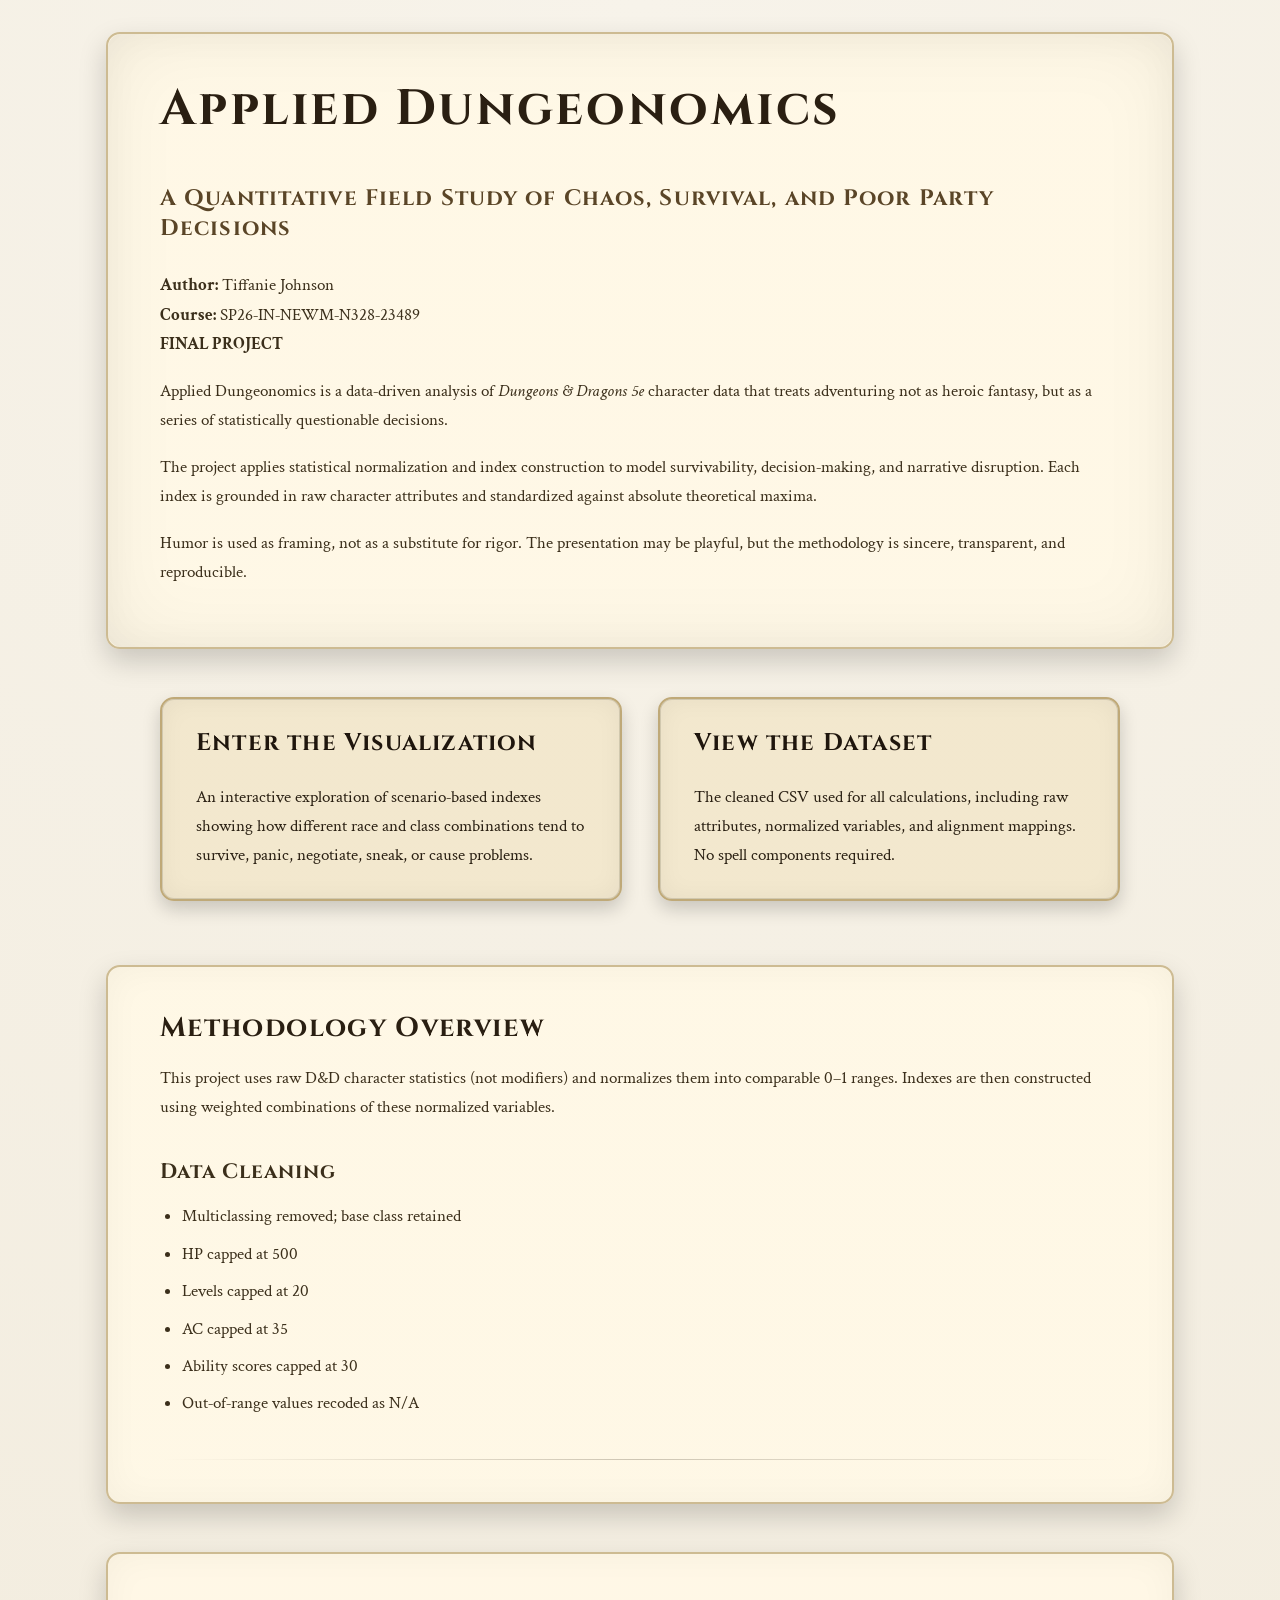
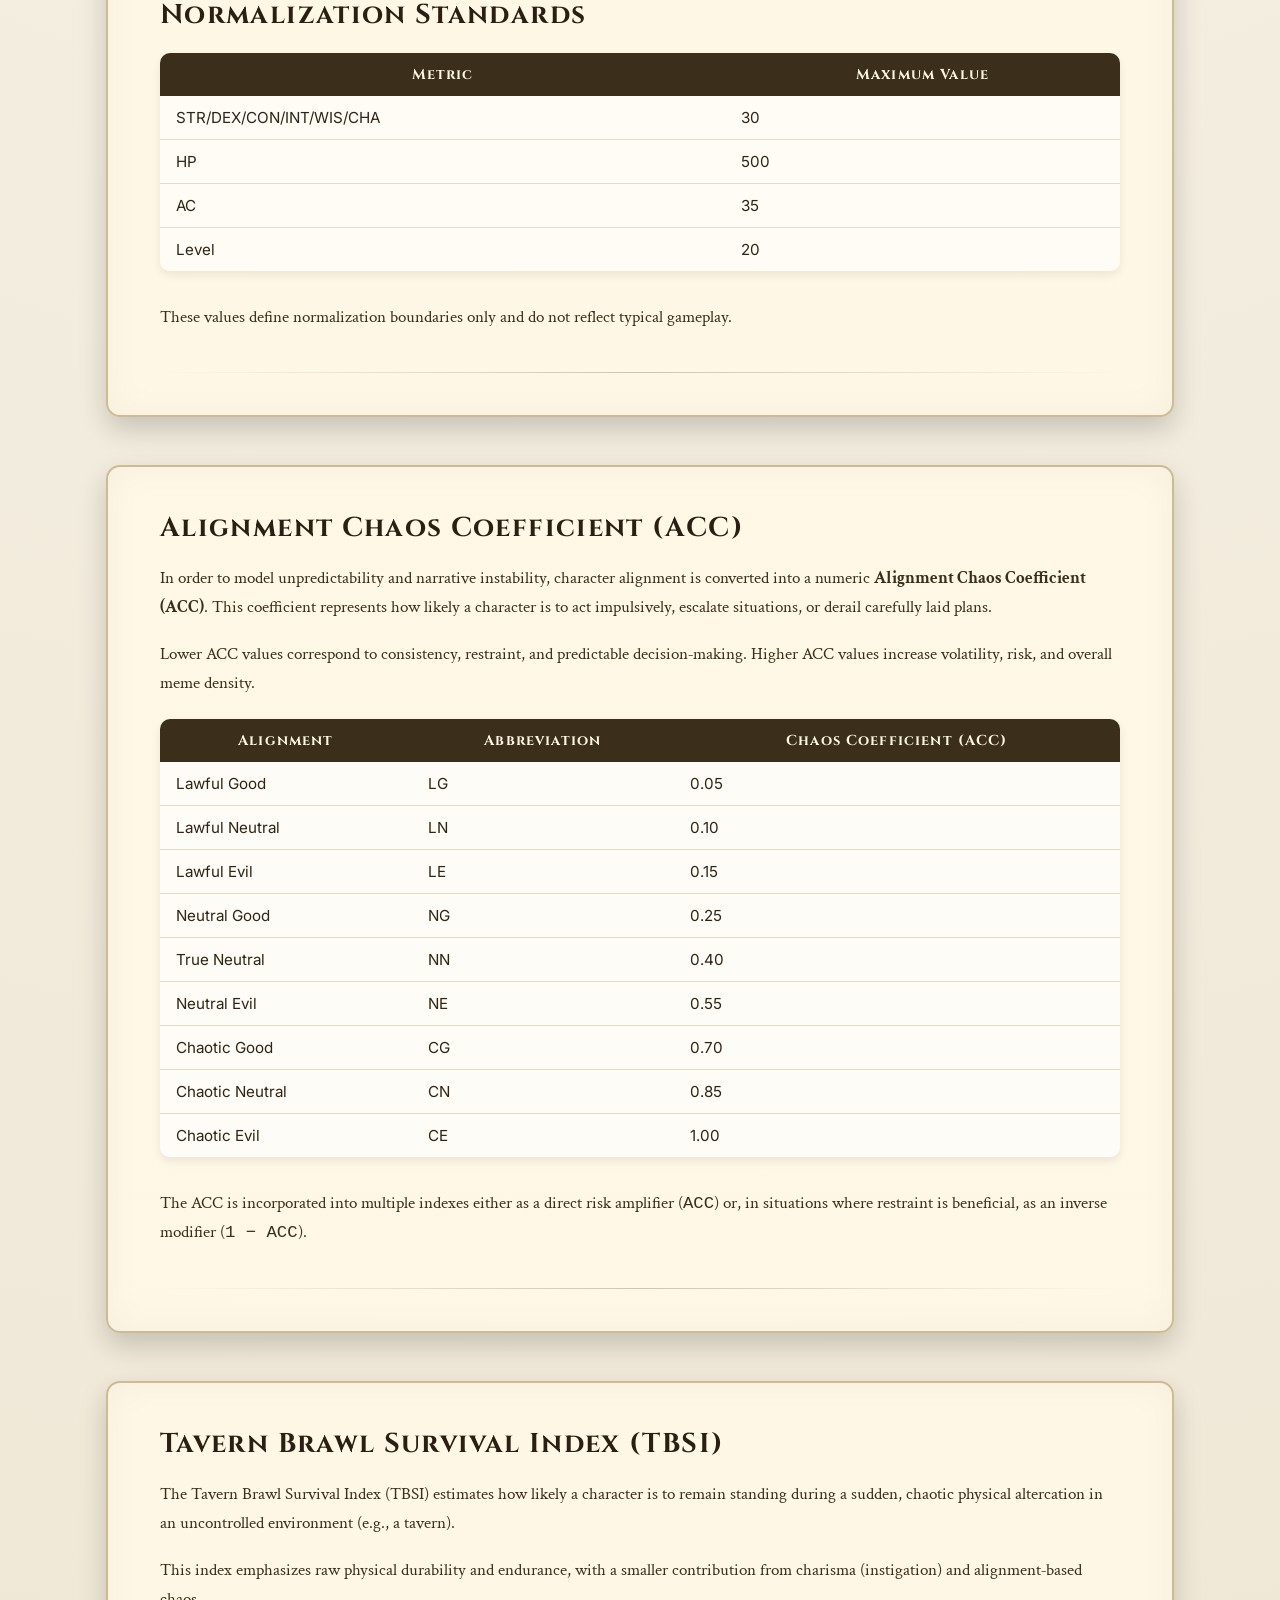
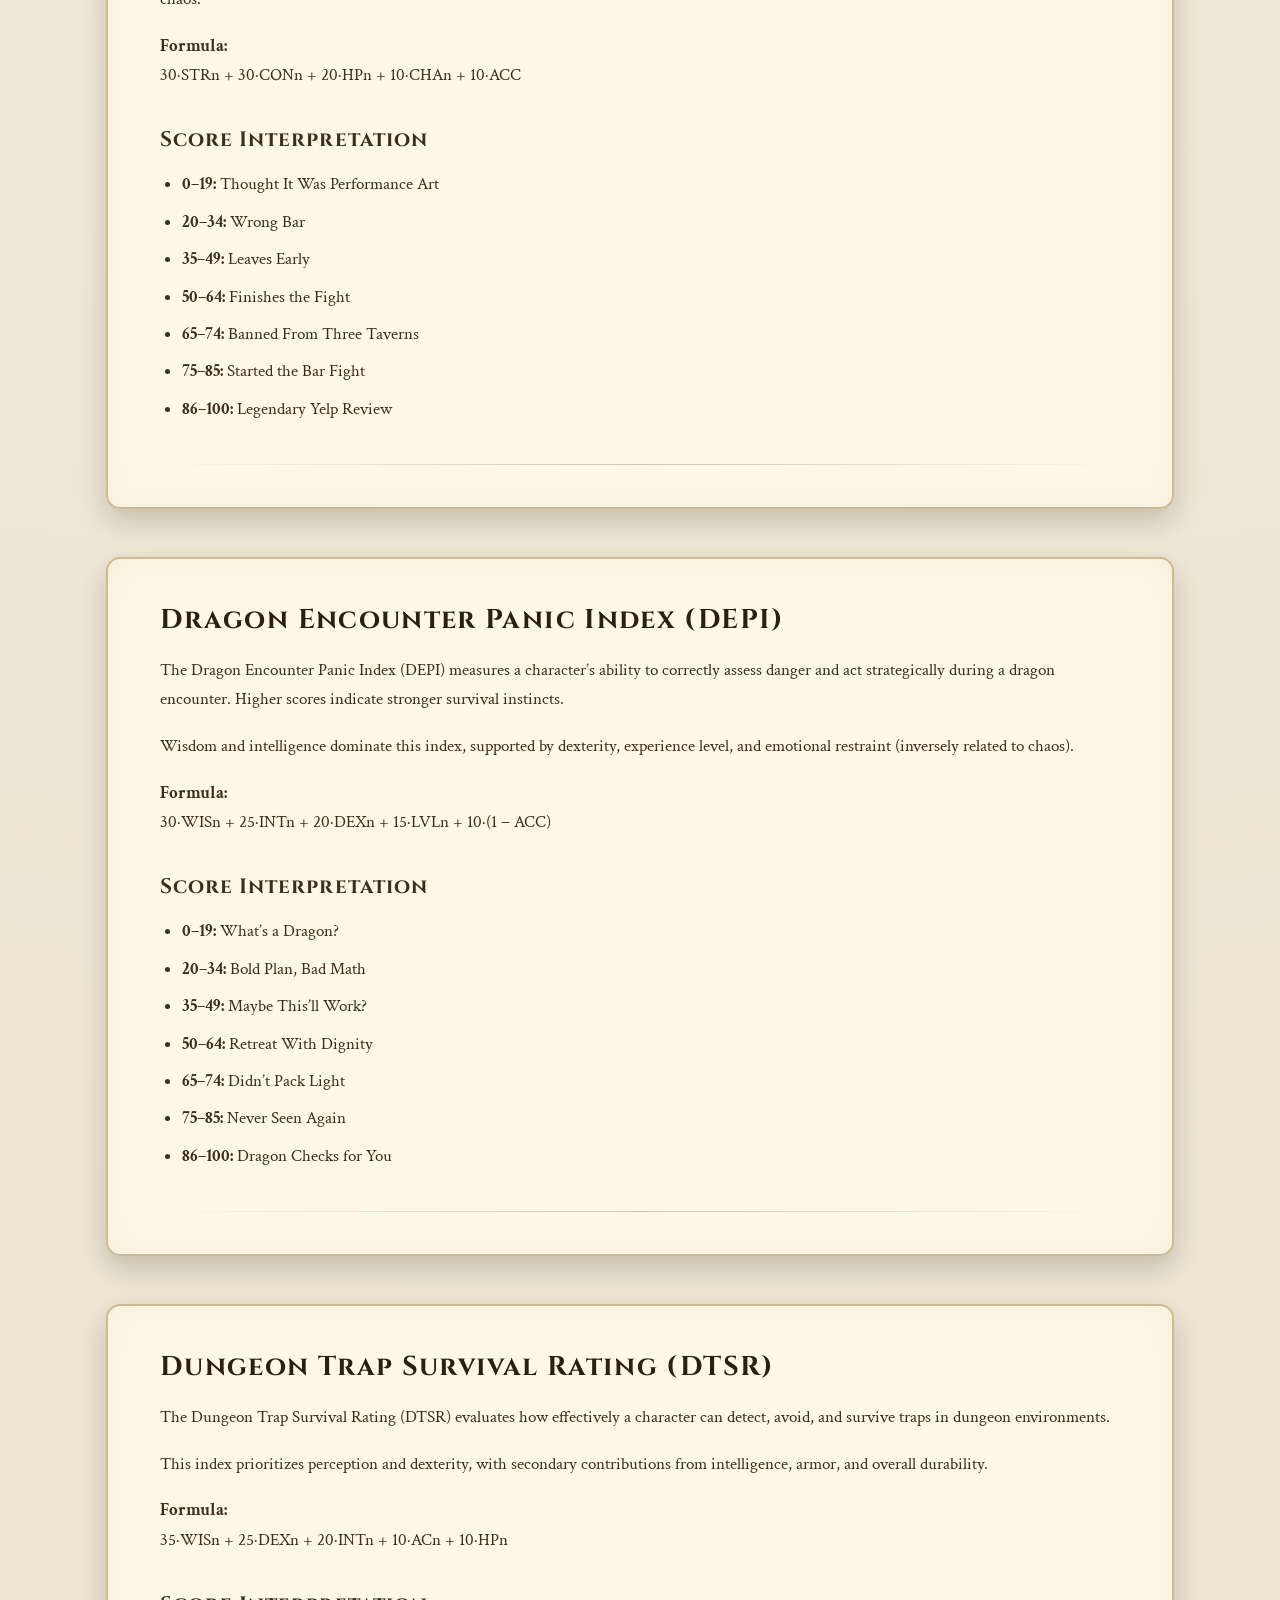
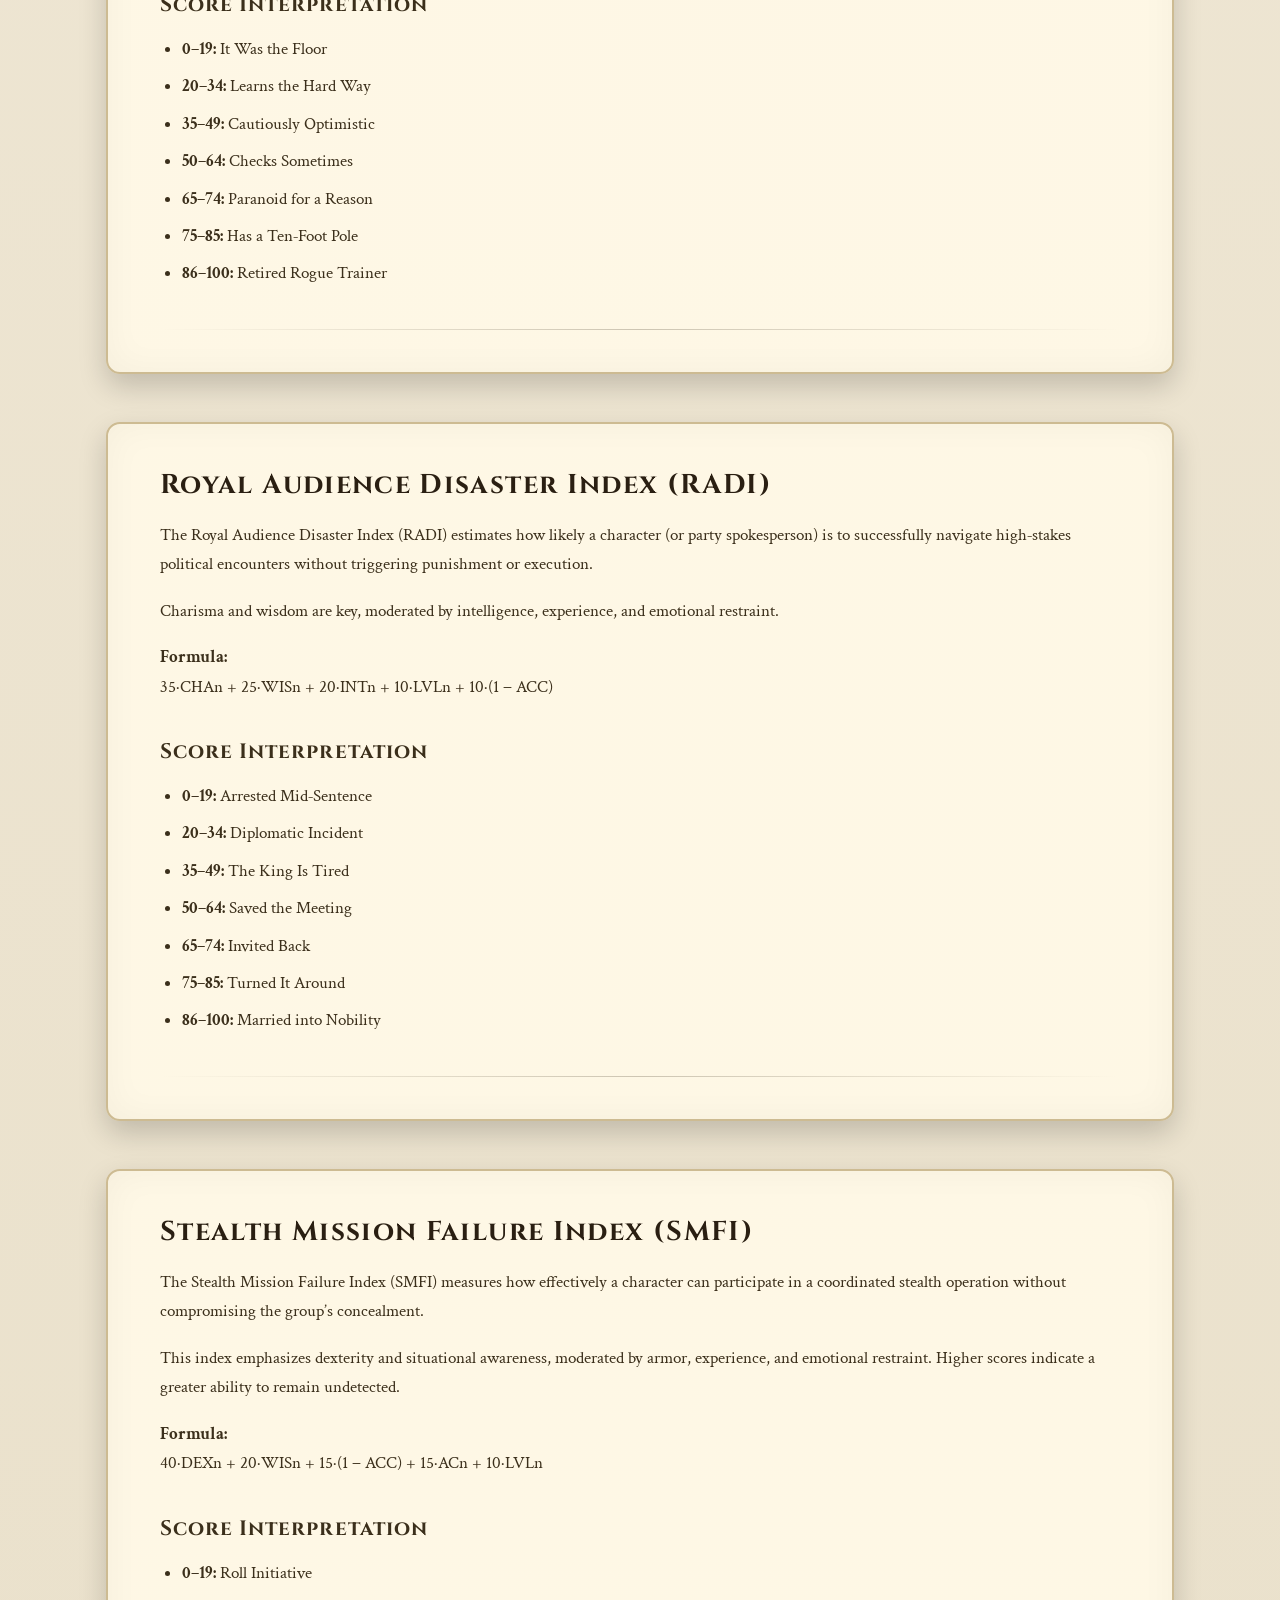
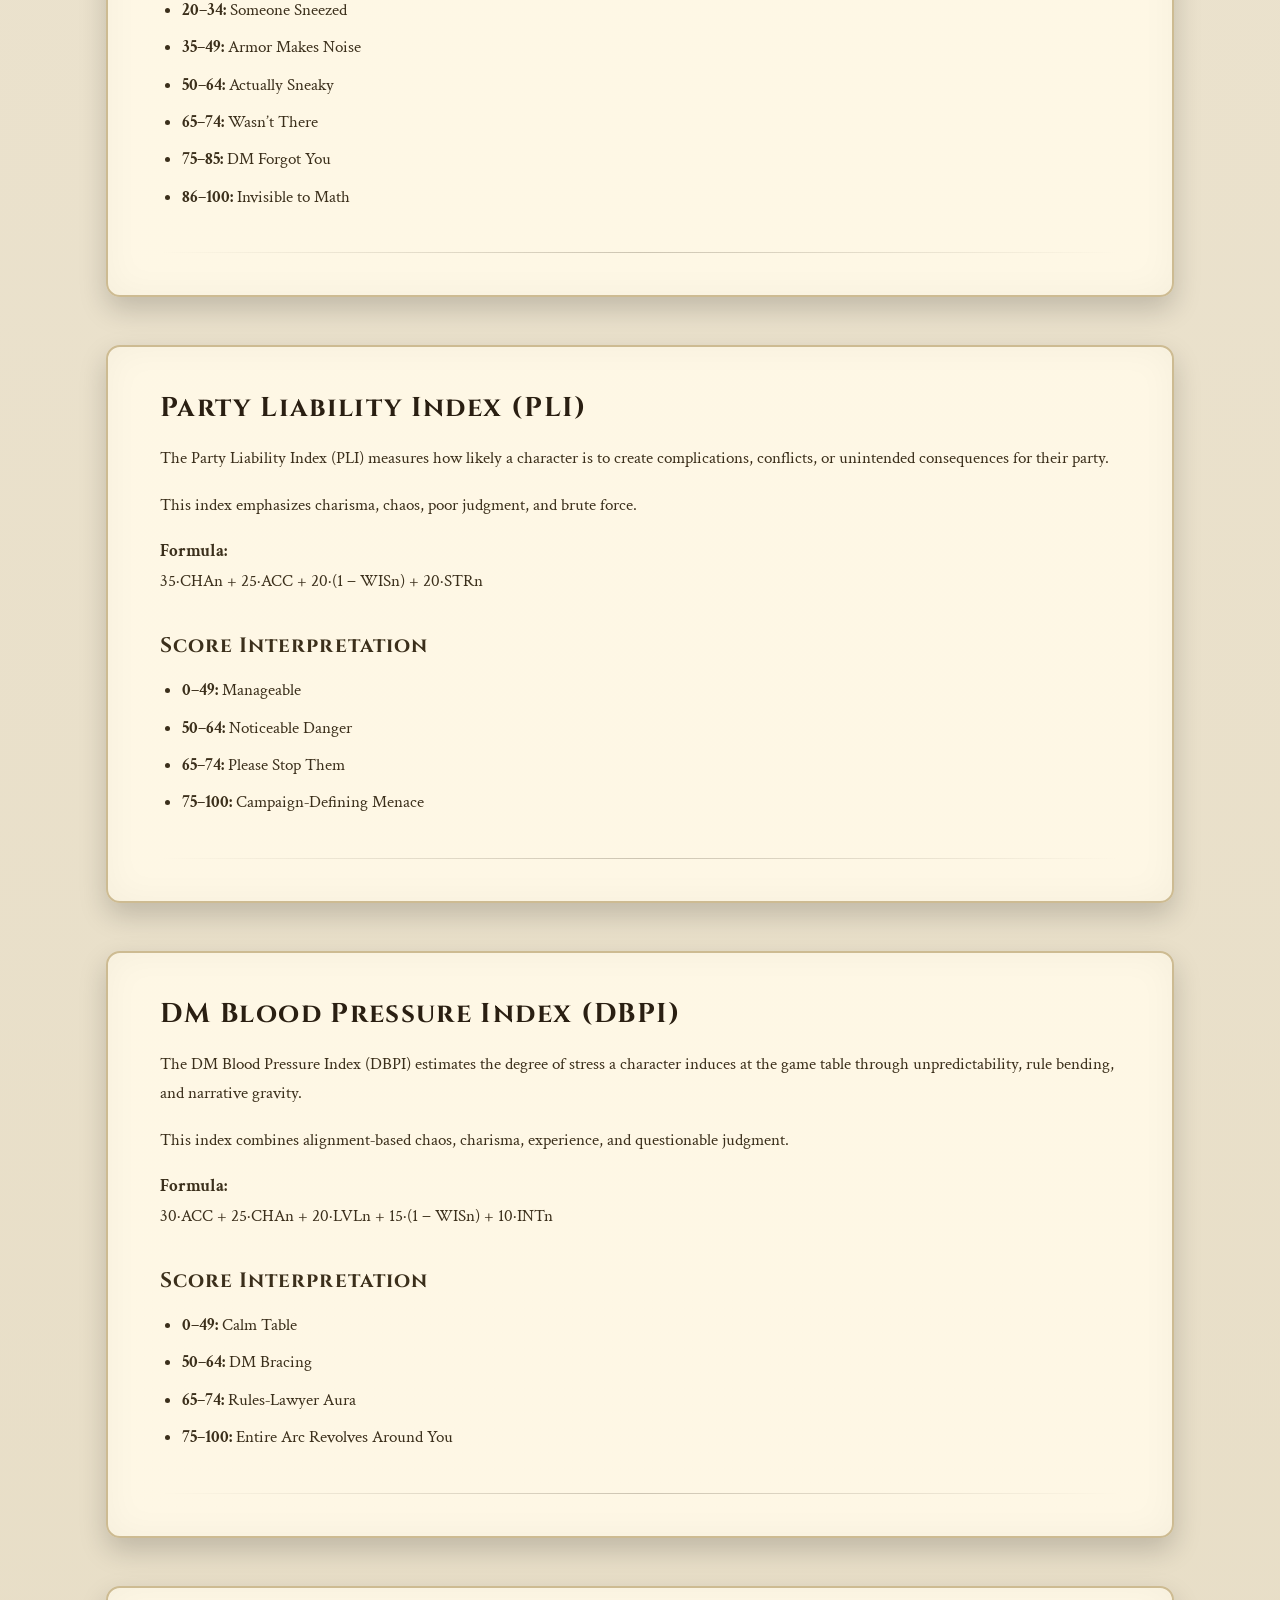
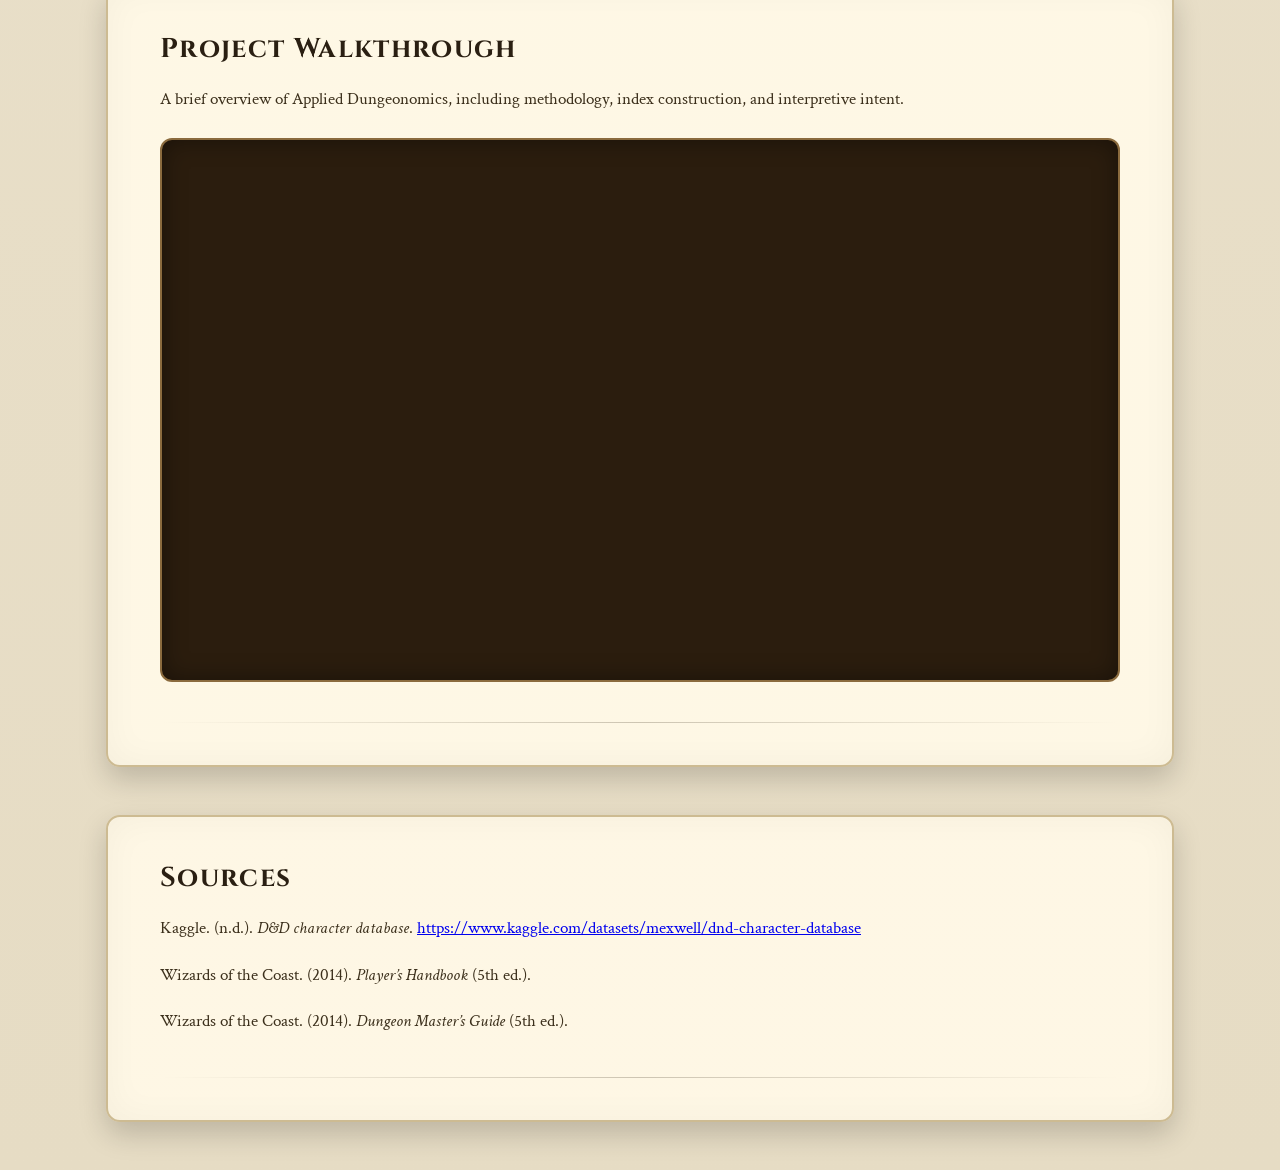
==== commit d0cc22c2: "Vidoe Killed the Radio Star" ====
--- a/index.html
+++ b/index.html
@@ -49,7 +49,7 @@
 
 <!-- NAV -->
 <section class="home-links">
-  <a class="home-card" href="./Applied_Dungeonomics/app/">
+  <a class="home-card" href="./app.html">
     <h3>Enter the Visualization</h3>
     <p>
       An interactive exploration of scenario‑based indexes showing how
@@ -396,6 +396,25 @@
 </section>
 
 <section class="parchment-instructions">
+  <h2>Project Walkthrough</h2>
+
+  <p>
+    A brief overview of Applied Dungeonomics, including methodology,
+    index construction, and interpretive intent.
+  </p>
+
+  <div class="video-frame">
+    <iframe
+      src="https://www.youtube-nocookie.com/embed/9NND7L7T4Mc"
+      title="Applied Dungeonomics Project Walkthrough"
+      frameborder="0"
+      allow="accelerometer; autoplay; clipboard-write; encrypted-media; gyroscope; picture-in-picture"
+      allowfullscreen>
+    </iframe>
+  </div>
+</section>
+
+<section class="parchment-instructions">
   <h2>Sources</h2>
 
   <p>
--- a/home.css
+++ b/home.css
@@ -284,3 +284,22 @@
 .back-home:hover {
   background: #4a3922;
 }
+
+.video-frame {
+  margin-top: 1.5rem;
+  position: relative;
+  padding-top: 56.25%; /* 16:9 aspect ratio */
+  background: #2b1d0e;
+  border: 2px solid #8b6b3e;
+  border-radius: 12px;
+  box-shadow: inset 0 0 25px rgba(0, 0, 0, 0.4);
+  overflow: hidden;
+}
+
+.video-frame iframe {
+  position: absolute;
+  top: 0;
+  left: 0;
+  width: 100%;
+  height: 100%;
+}
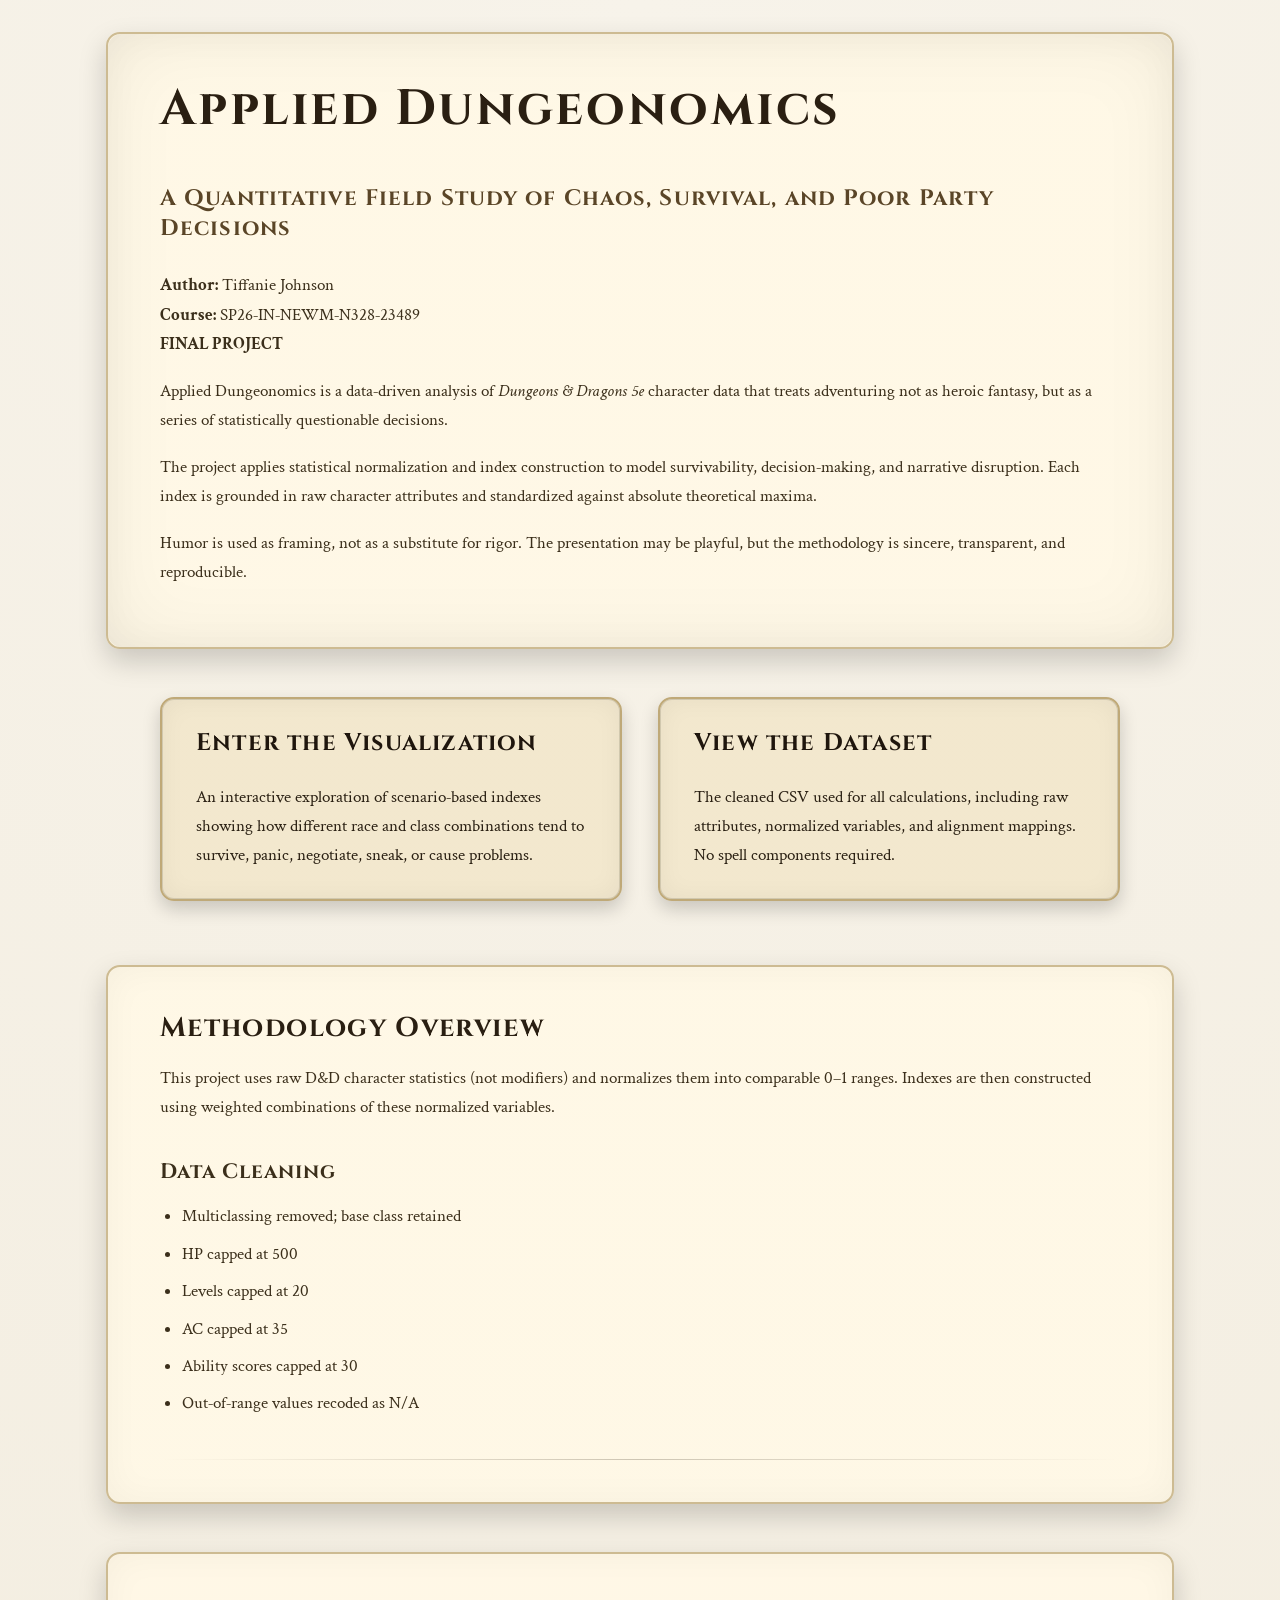
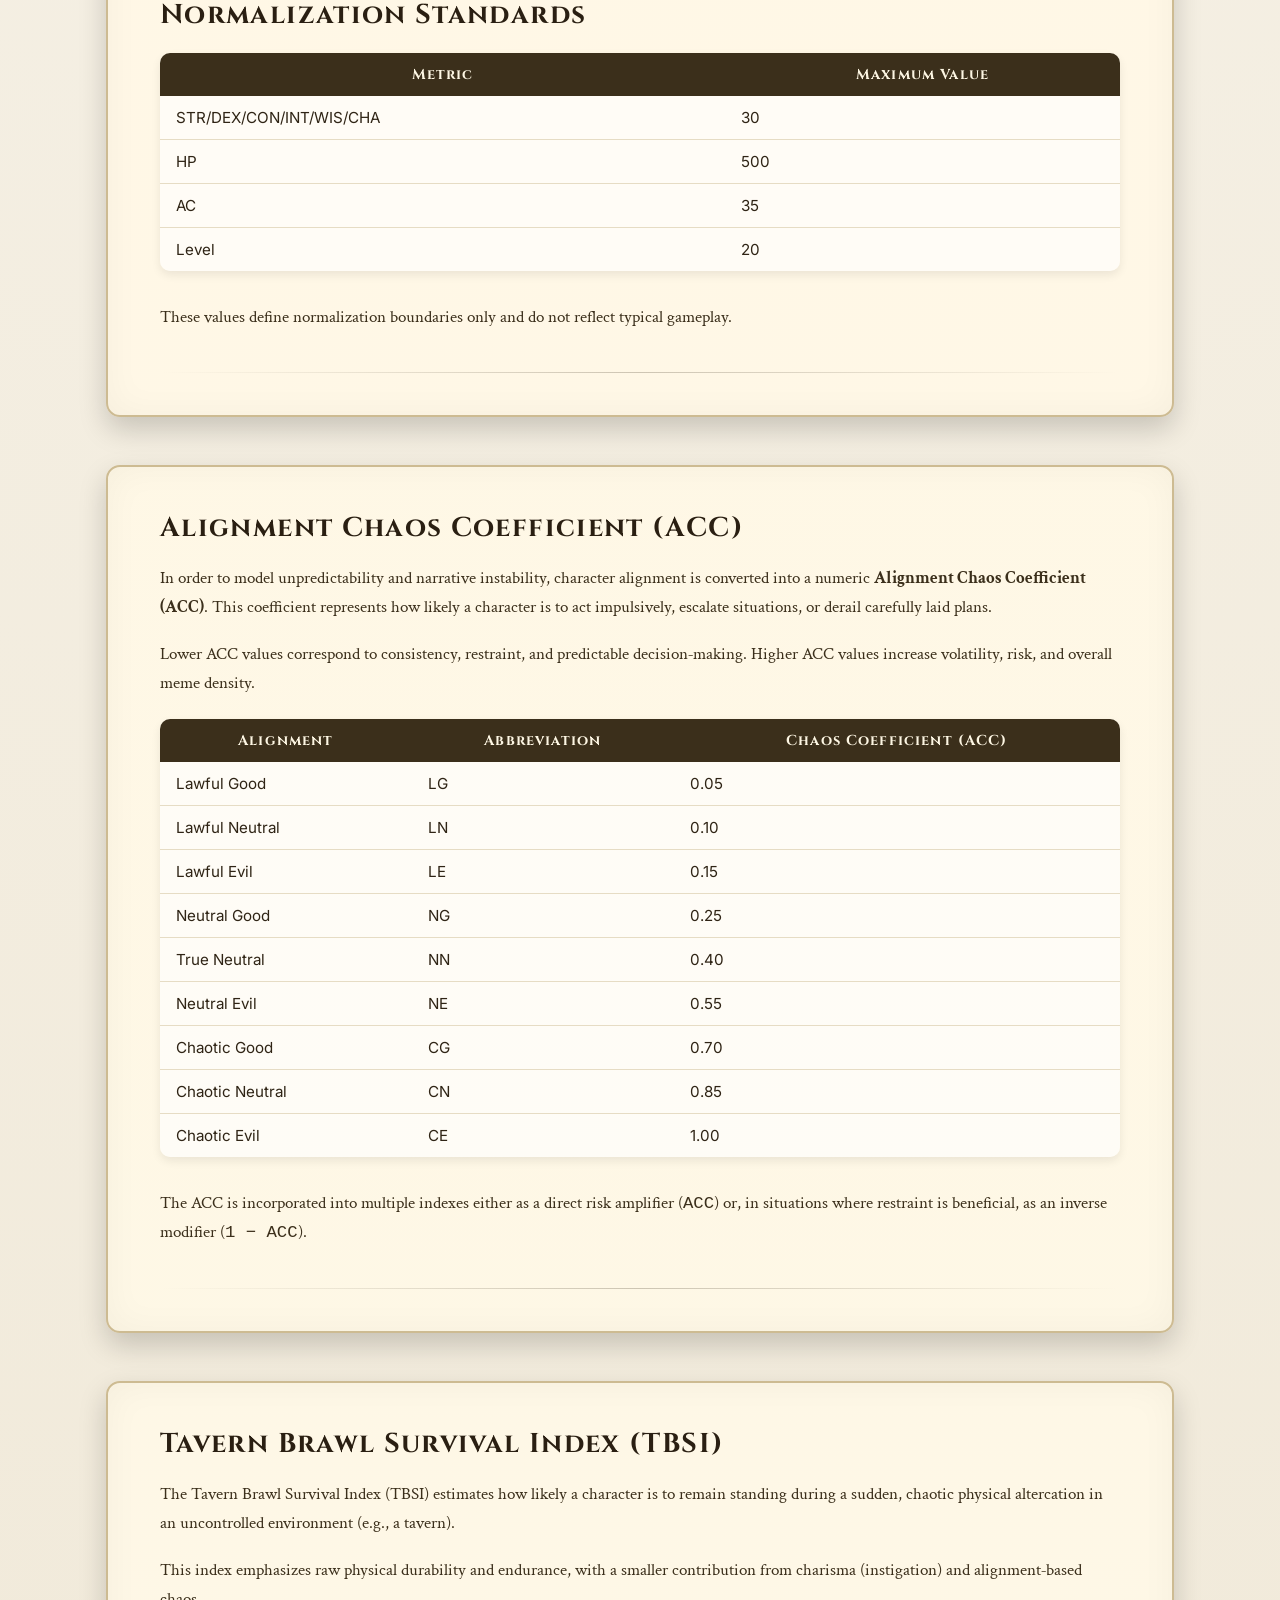
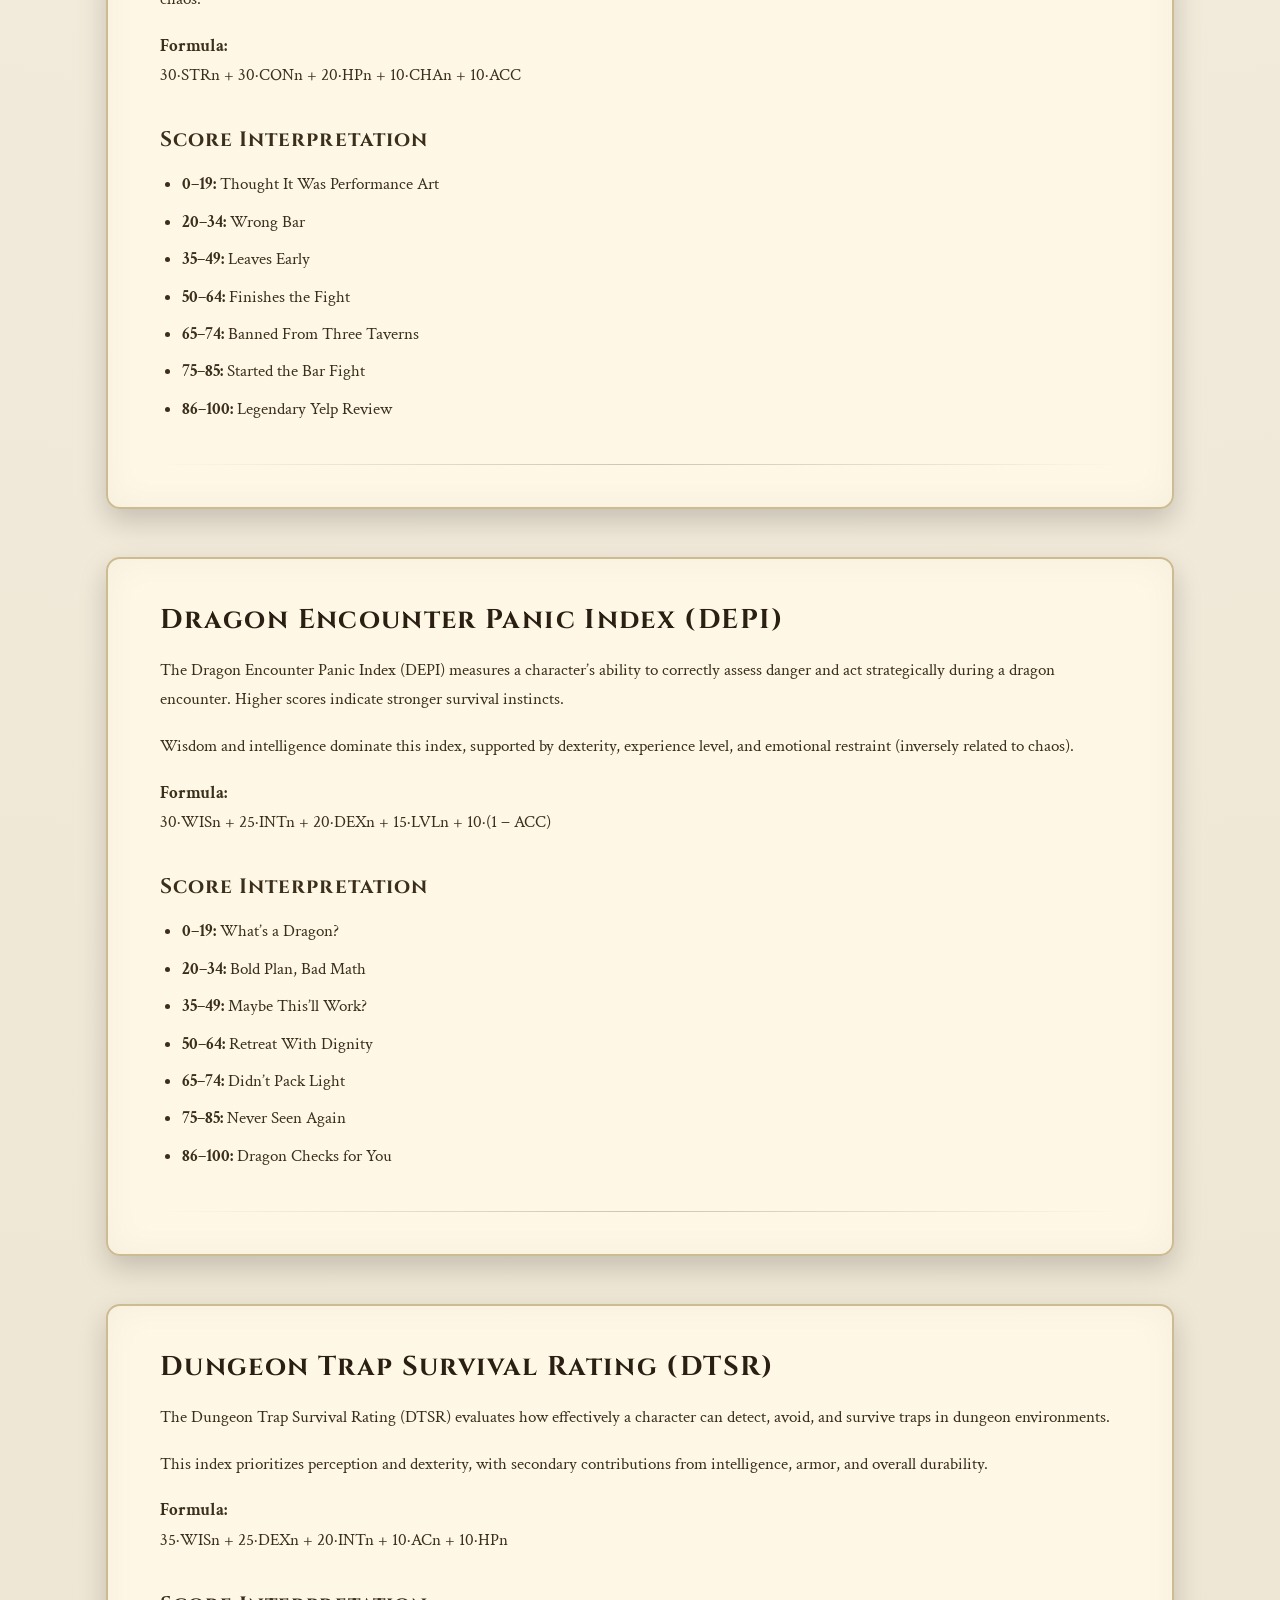
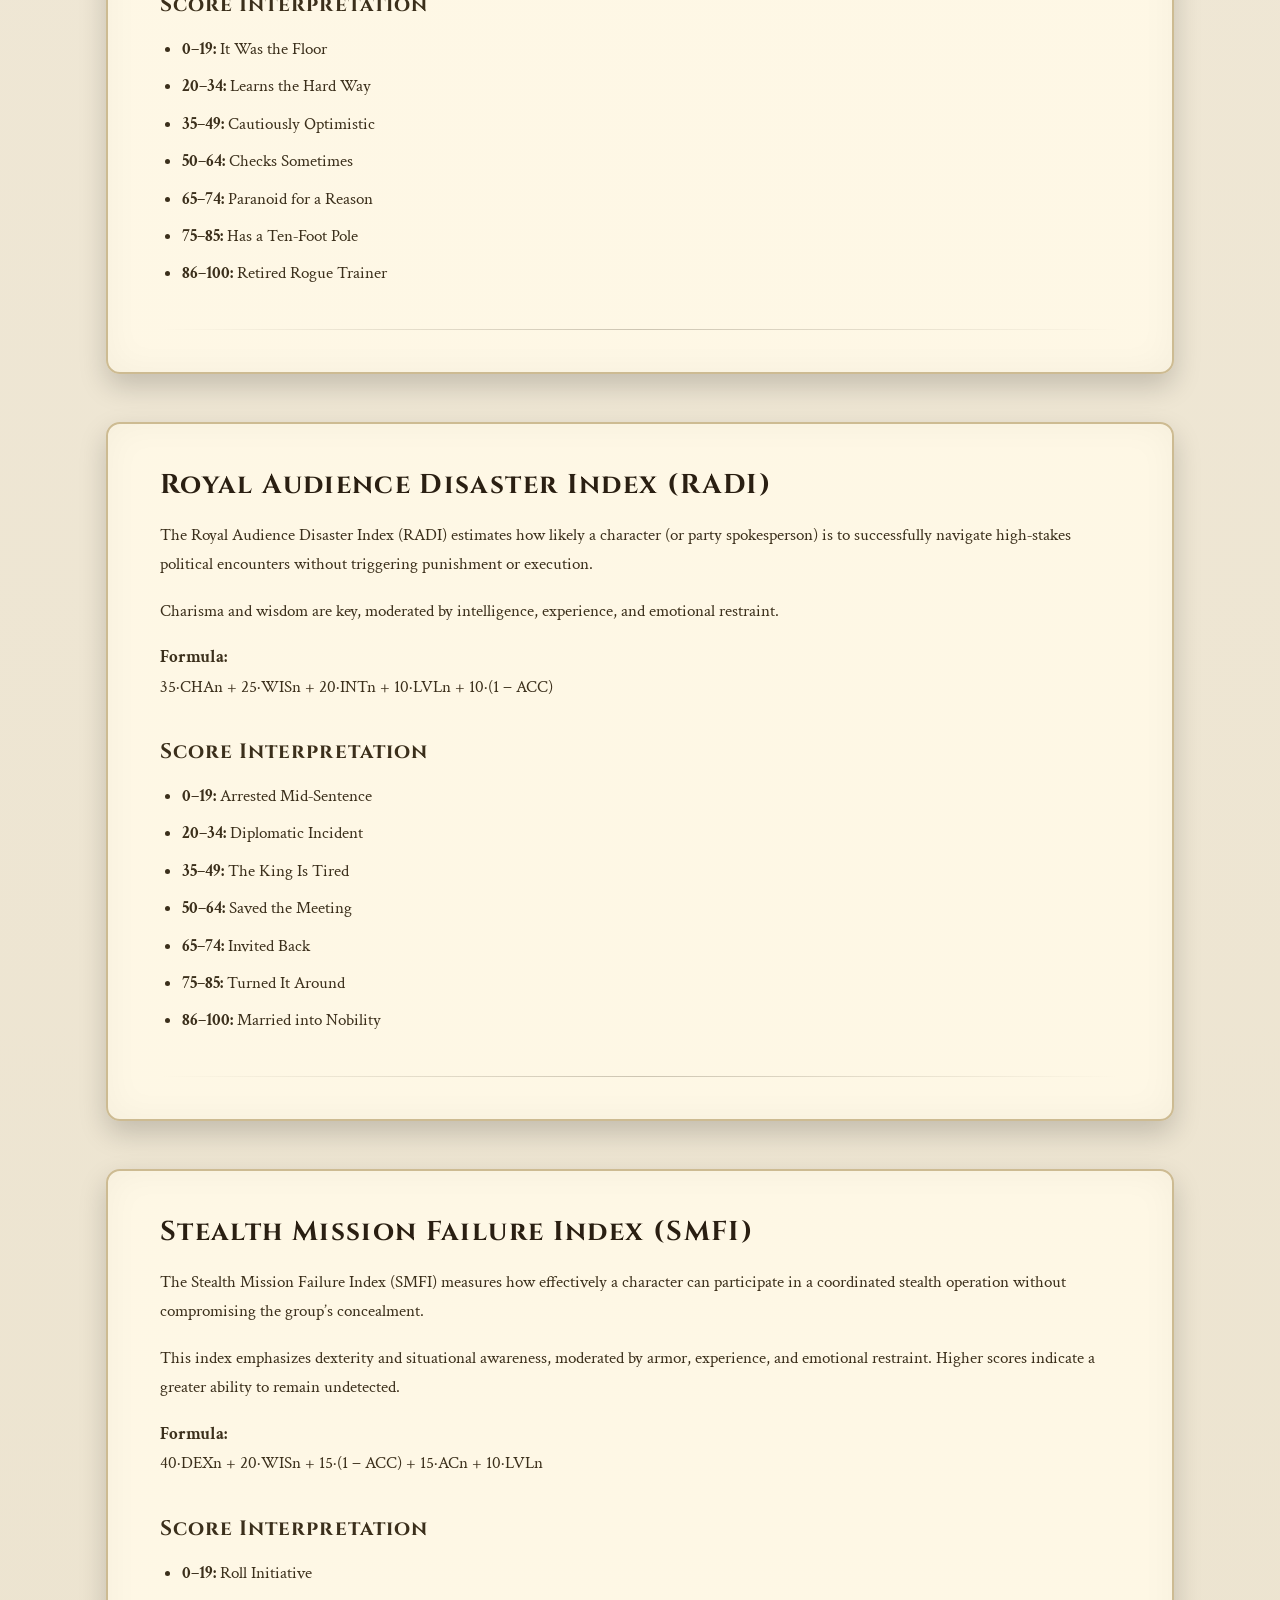
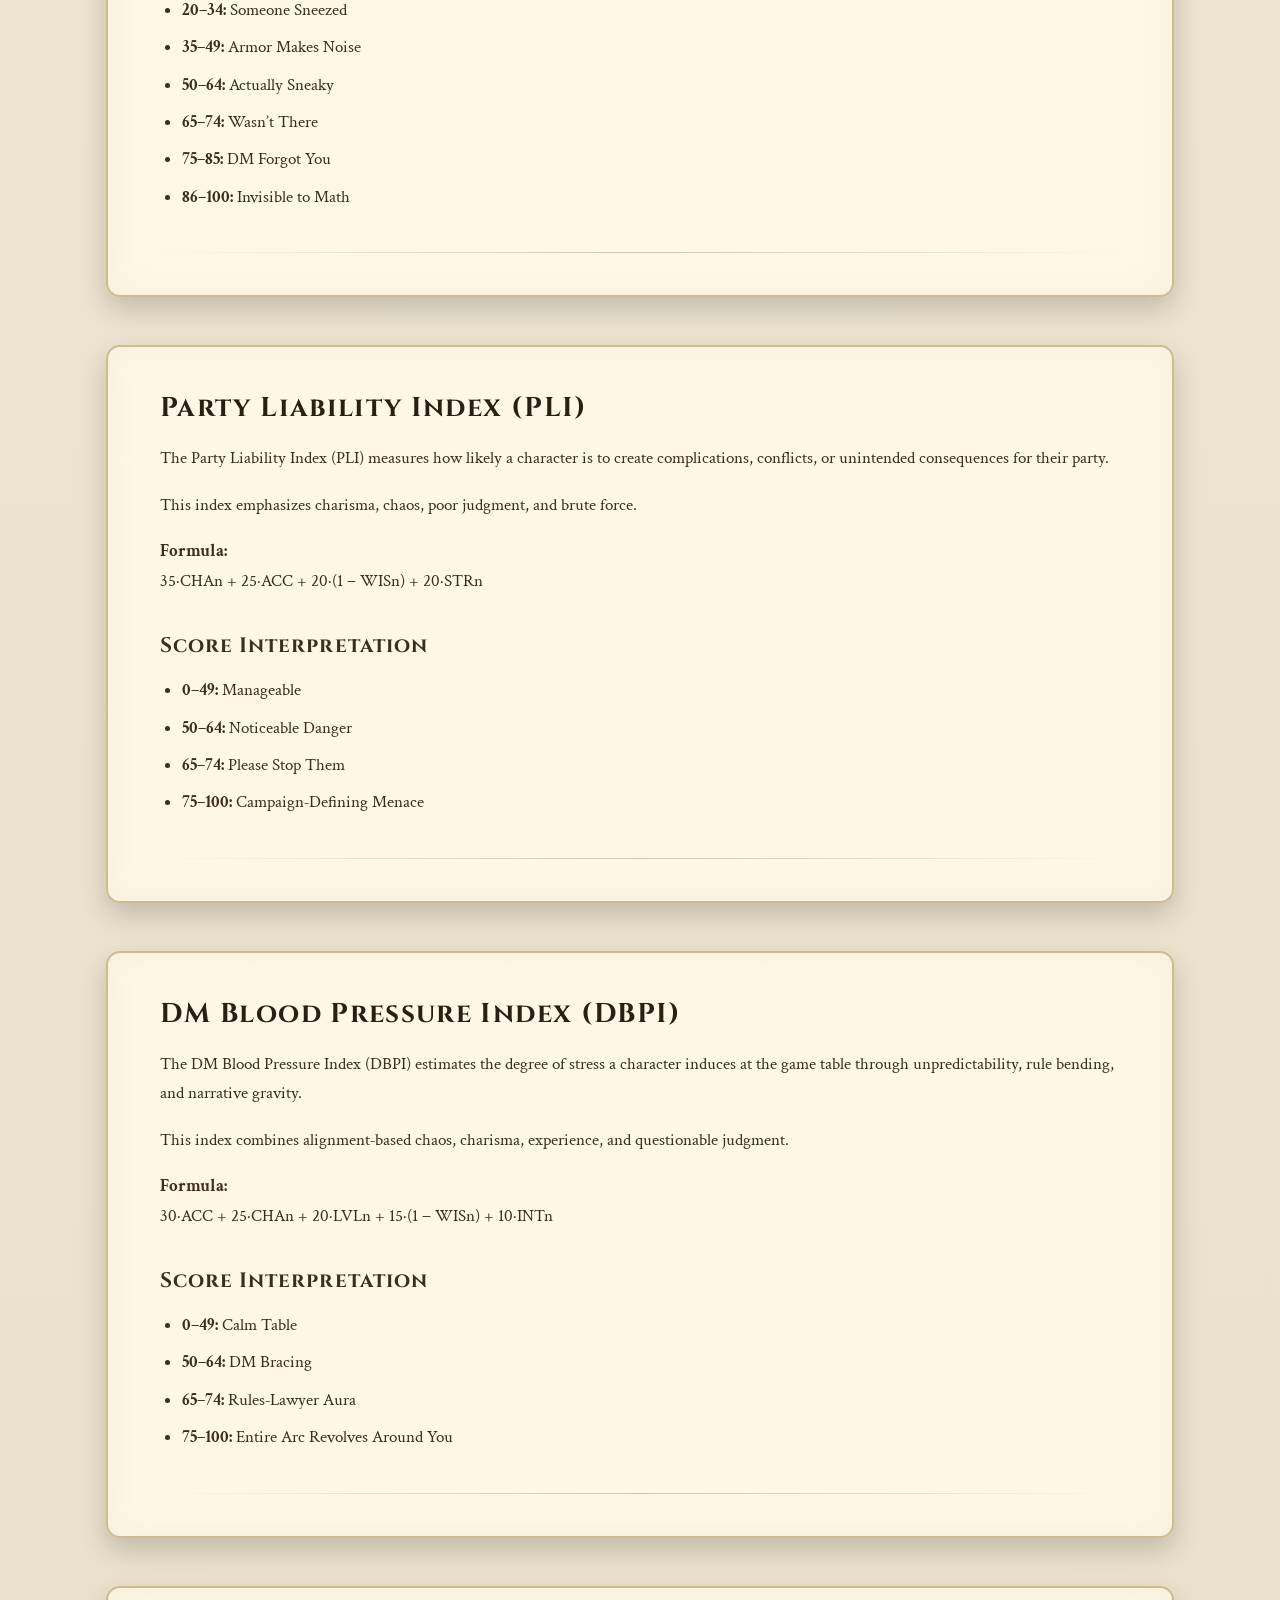
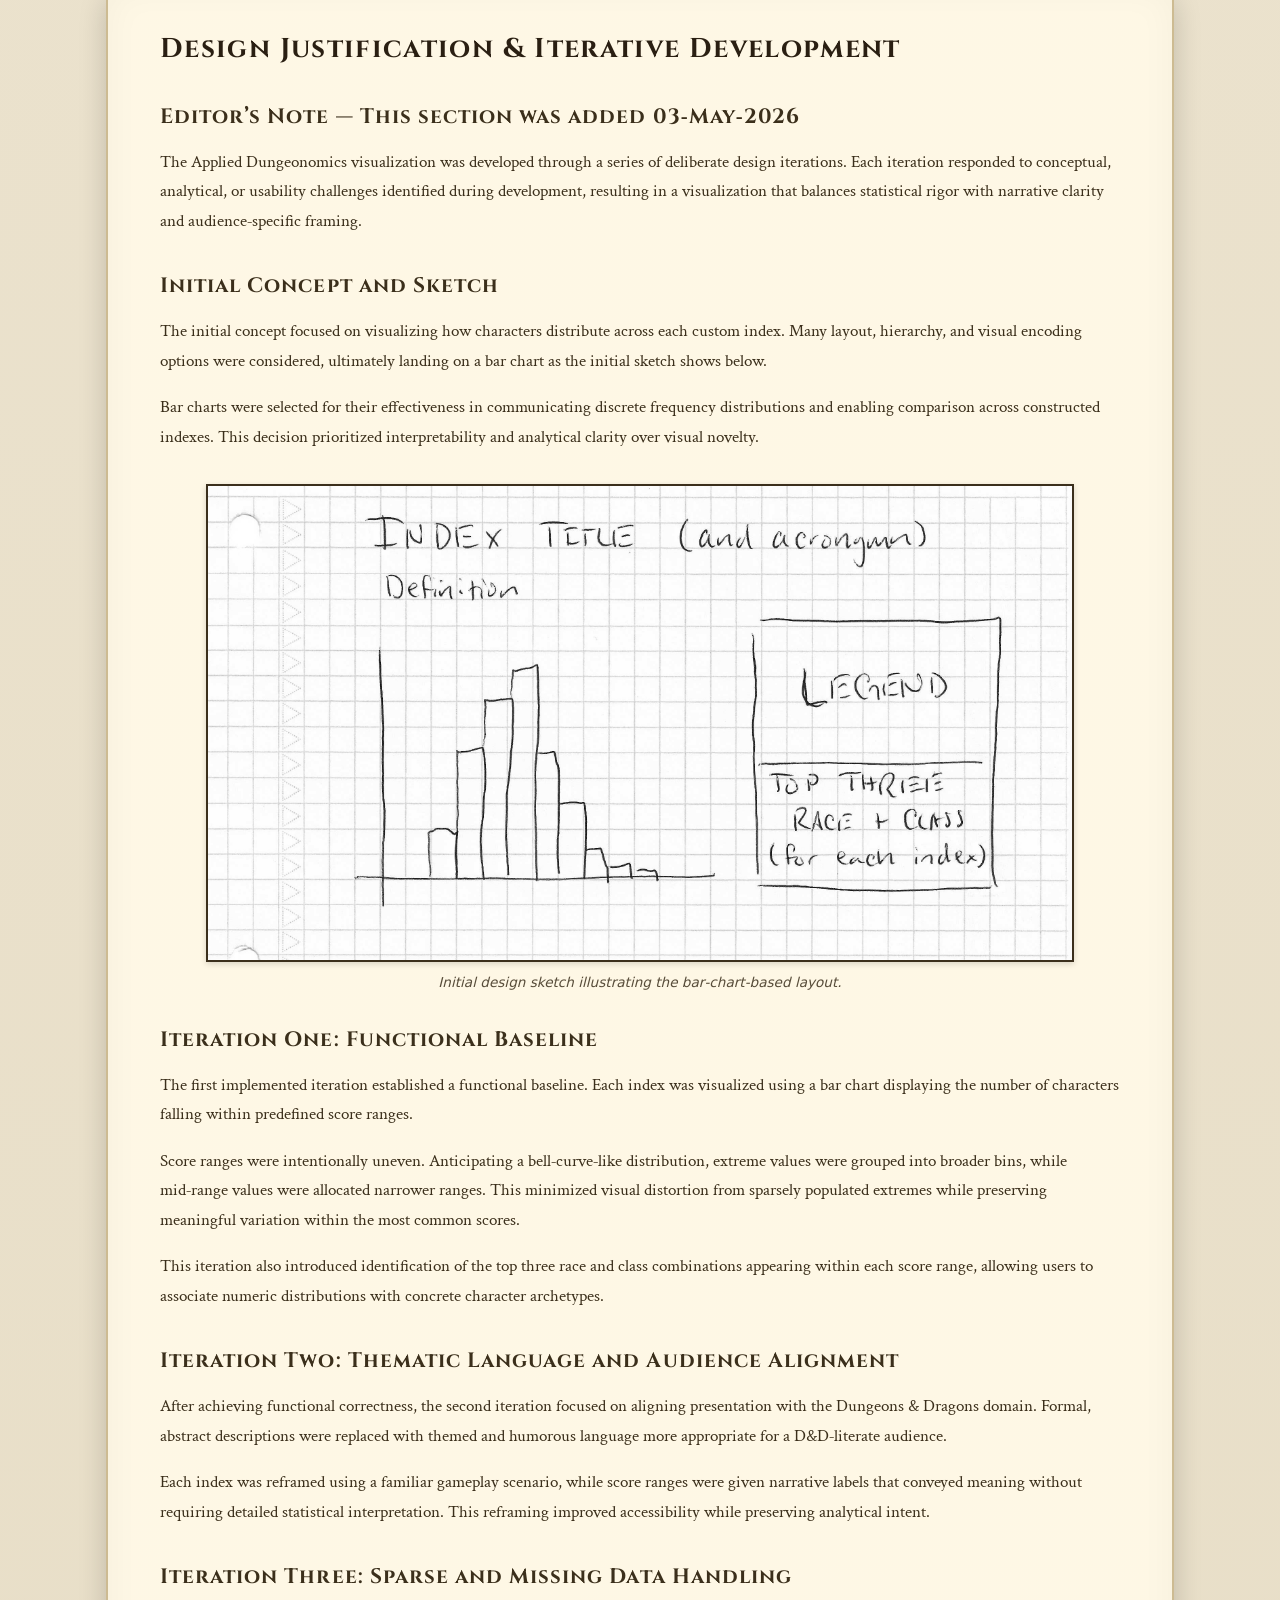
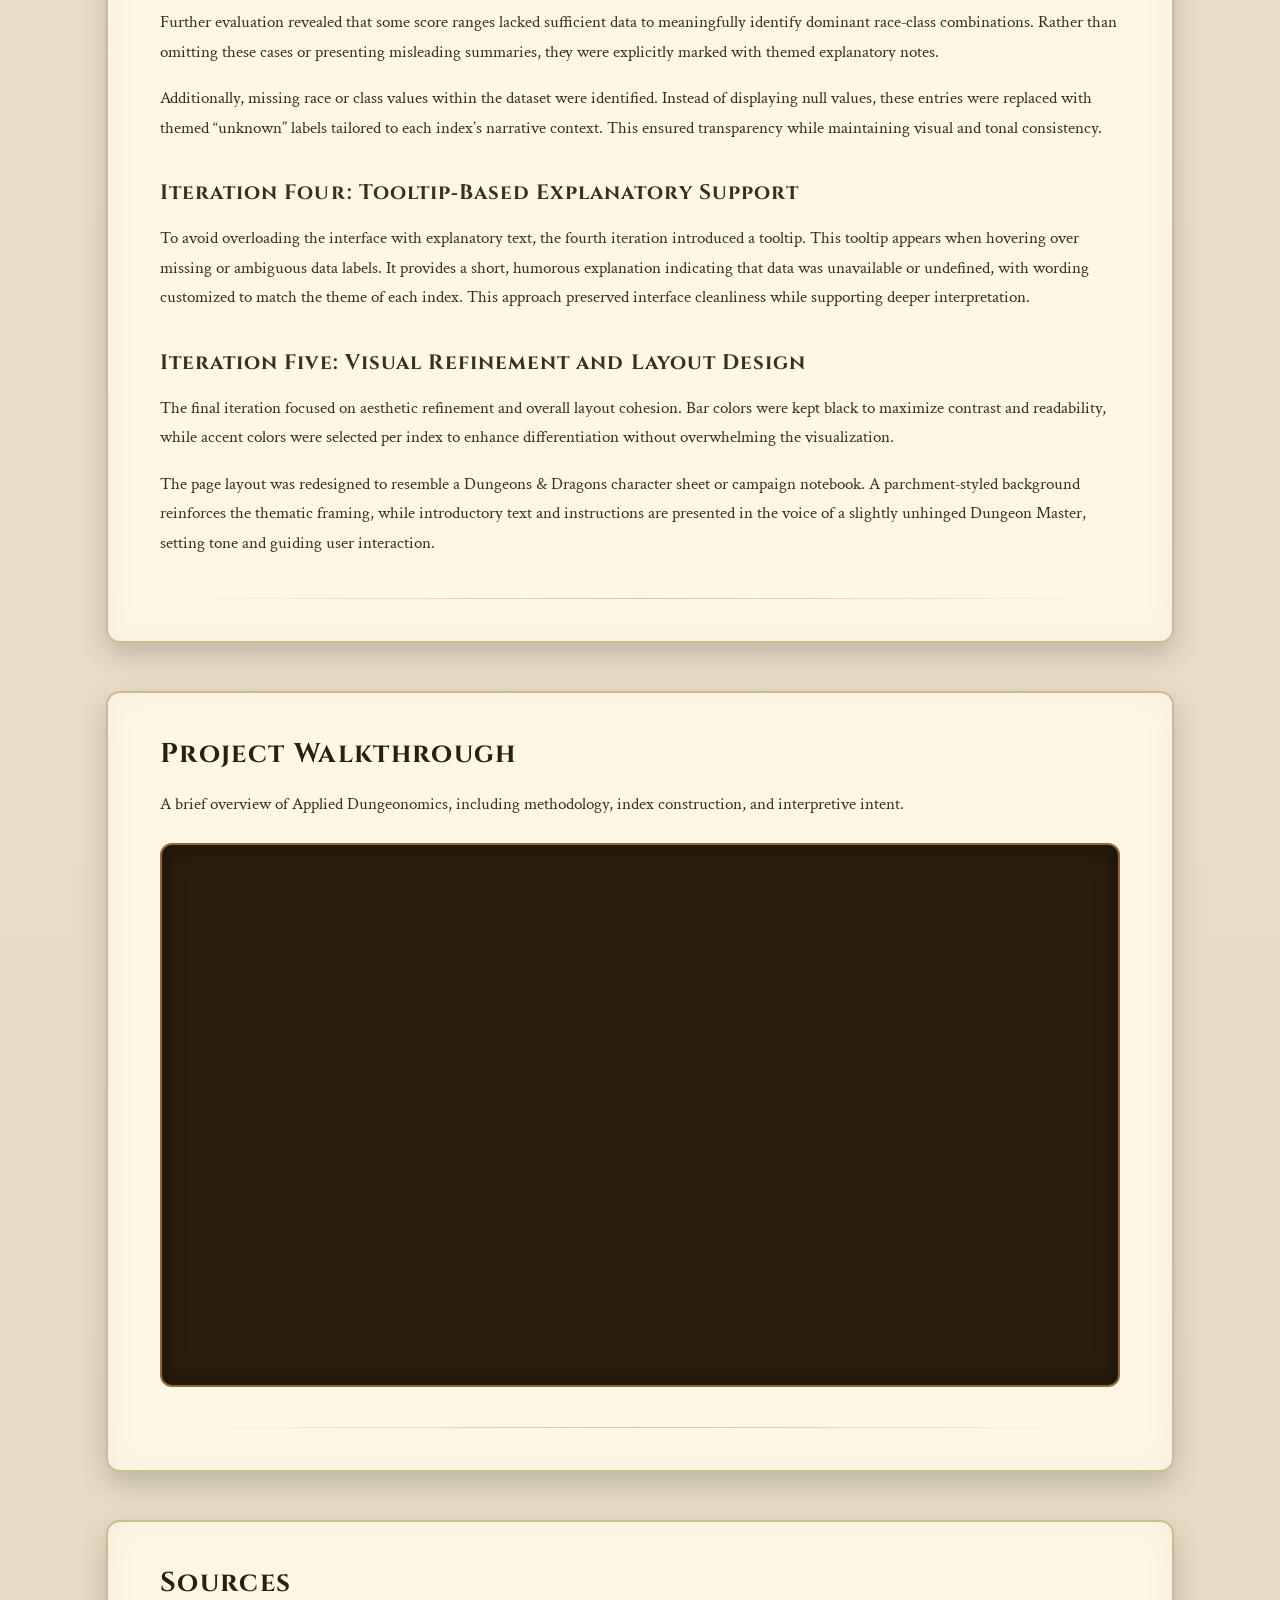
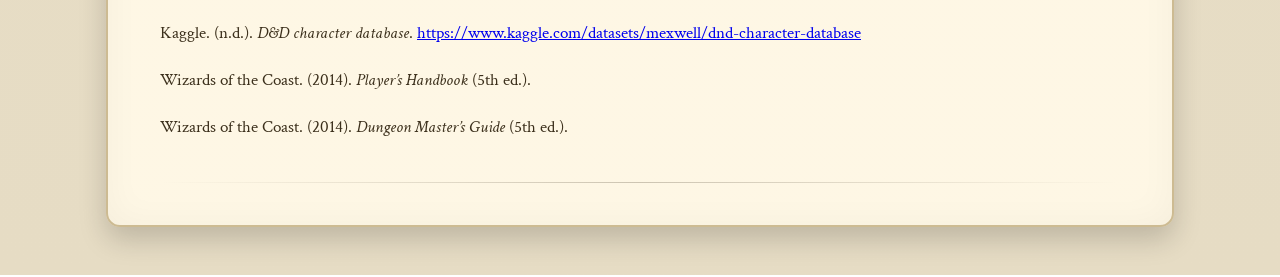
==== commit 04c66041: "Update Design Justification & Iterative Development section with new content and image." ====
--- a/index.html
+++ b/index.html
@@ -395,6 +395,131 @@
   </ul>
 </section>
 
+<!-- DESIGN JUSTIFICATION & ITERATIVE DEVELOPMENT -->
+<section class="parchment-instructions">
+
+  <h2>Design Justification & Iterative Development</h2>
+
+  <h3 class="editor-note">
+    Editor’s Note — This section was added 03‑May‑2026
+  </h3>
+
+  <p>
+    The Applied Dungeonomics visualization was developed through a series of
+    deliberate design iterations. Each iteration responded to conceptual,
+    analytical, or usability challenges identified during development, resulting
+    in a visualization that balances statistical rigor with narrative clarity
+    and audience‑specific framing.
+  </p>
+
+  <h3>Initial Concept and Sketch</h3>
+
+  <p>
+    The initial concept focused on visualizing how characters distribute across
+    each custom index. Many layout, hierarchy, and visual encoding options were 
+    considered, ultimately landing on a bar chart as the initial sketch shows below.
+  </p>
+
+  <p>
+    Bar charts were selected for their effectiveness in communicating discrete
+    frequency distributions and enabling comparison across constructed indexes.
+    This decision prioritized interpretability and analytical clarity over visual
+    novelty.
+  </p>
+
+ <figure class="design-figure">
+  <img src="./images/initial-design.jpg"
+       alt="Initial design sketch for Applied Dungeonomics visualization">
+  <figcaption>
+    Initial design sketch illustrating the bar‑chart‑based layout.
+  </figcaption>
+</figure>
+
+  <h3>Iteration One: Functional Baseline</h3>
+
+  <p>
+    The first implemented iteration established a functional baseline. Each index
+    was visualized using a bar chart displaying the number of characters falling
+    within predefined score ranges.
+  </p>
+
+  <p>
+    Score ranges were intentionally uneven. Anticipating a bell‑curve‑like
+    distribution, extreme values were grouped into broader bins, while mid‑range
+    values were allocated narrower ranges. This minimized visual distortion from
+    sparsely populated extremes while preserving meaningful variation within the
+    most common scores.
+  </p>
+
+  <p>
+    This iteration also introduced identification of the top three race and class
+    combinations appearing within each score range, allowing users to associate
+    numeric distributions with concrete character archetypes.
+  </p>
+
+  <h3>Iteration Two: Thematic Language and Audience Alignment</h3>
+
+  <p>
+    After achieving functional correctness, the second iteration focused on
+    aligning presentation with the Dungeons &amp; Dragons domain. Formal,
+    abstract descriptions were replaced with themed and humorous language more
+    appropriate for a D&amp;D‑literate audience.
+  </p>
+
+  <p>
+    Each index was reframed using a familiar gameplay scenario, while score
+    ranges were given narrative labels that conveyed meaning without requiring
+    detailed statistical interpretation. This reframing improved accessibility
+    while preserving analytical intent.
+  </p>
+
+  <h3>Iteration Three: Sparse and Missing Data Handling</h3>
+
+  <p>
+    Further evaluation revealed that some score ranges lacked sufficient data to
+    meaningfully identify dominant race‑class combinations. Rather than omitting
+    these cases or presenting misleading summaries, they were explicitly marked
+    with themed explanatory notes.
+  </p>
+
+  <p>
+    Additionally, missing race or class values within the dataset were identified.
+    Instead of displaying null values, these entries were replaced with themed
+    “unknown” labels tailored to each index’s narrative context. This ensured
+    transparency while maintaining visual and tonal consistency.
+  </p>
+
+  <h3>Iteration Four: Tooltip‑Based Explanatory Support</h3>
+
+  <p>
+    To avoid overloading the interface with explanatory text, the fourth
+    iteration introduced a tooltip. This tooltip appears when hovering over
+    missing or ambiguous data labels. It provides a short, humorous explanation 
+    indicating that data was unavailable or undefined, with wording customized to 
+    match the theme of each index. This approach preserved interface cleanliness 
+    while supporting deeper interpretation.
+  </p>
+
+  <h3>Iteration Five: Visual Refinement and Layout Design</h3>
+
+  <p>
+    The final iteration focused on aesthetic refinement and overall layout
+    cohesion. Bar colors were kept black to maximize contrast and readability,
+    while accent colors were selected per index to enhance differentiation
+    without overwhelming the visualization.
+  </p>
+
+  <p>
+    The page layout was redesigned to resemble a Dungeons &amp; Dragons character
+    sheet or campaign notebook. A parchment‑styled background reinforces the
+    thematic framing, while introductory text and instructions are presented in
+    the voice of a slightly unhinged Dungeon Master, setting tone and guiding
+    user interaction.
+  </p>
+
+</section>
+
+
 <section class="parchment-instructions">
   <h2>Project Walkthrough</h2>
 
--- a/home.css
+++ b/home.css
@@ -302,4 +302,29 @@
   left: 0;
   width: 100%;
   height: 100%;
+}
+
+/* Design Justification Image Handling */
+.design-figure {
+  max-width: 100%;
+  margin: 2rem auto;
+  text-align: center;
+}
+
+.design-figure img {
+  max-width: 90%;        /* keeps it inside parchment */
+  height: auto;          /* maintains aspect ratio */
+  display: block;
+  margin: 0 auto;
+  border: 2px solid #3b2f1c;
+  background-color: #f5ecd6;
+  box-shadow: 0 2px 6px rgba(0, 0, 0, 0.15);
+}
+
+.design-figure figcaption {
+  margin-top: 0.75rem;
+  font-size: 0.85rem;
+  font-style: italic;
+  color: #3b2f1c;
+  opacity: 0.85;
 }
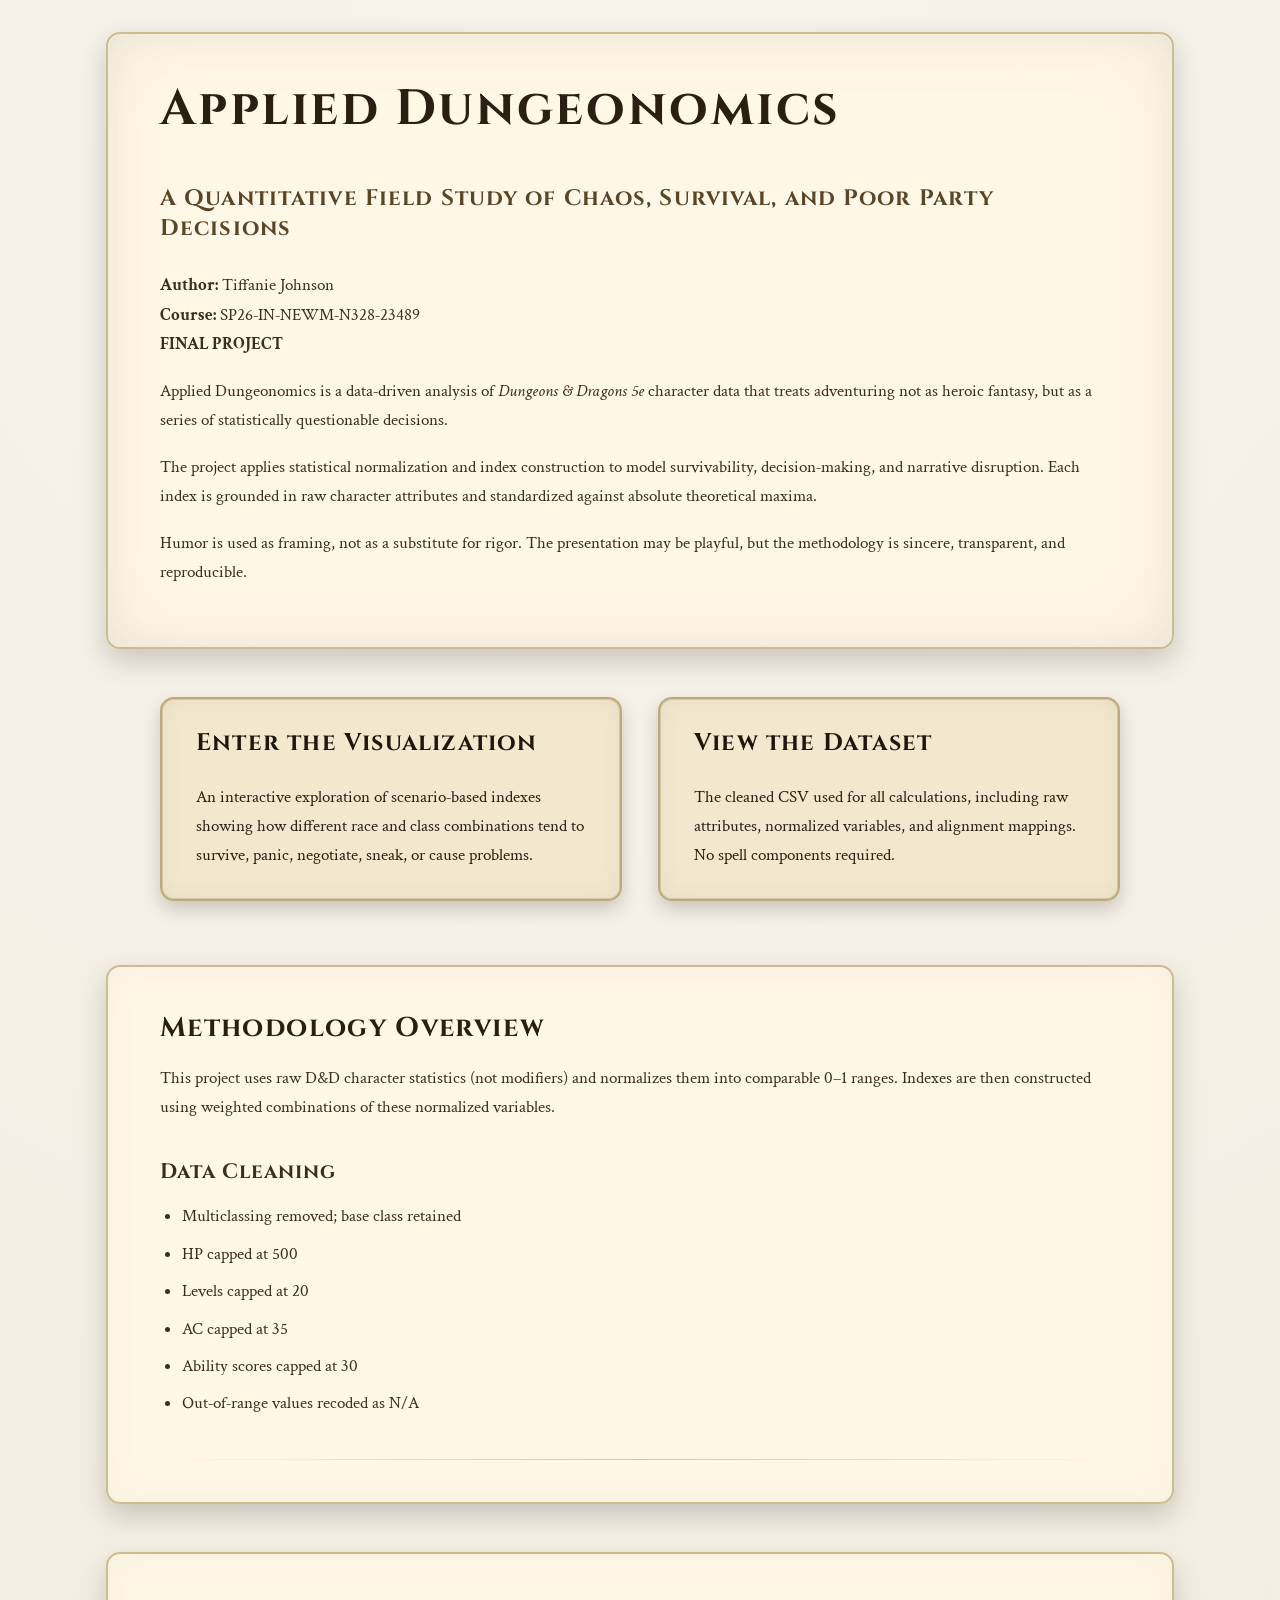
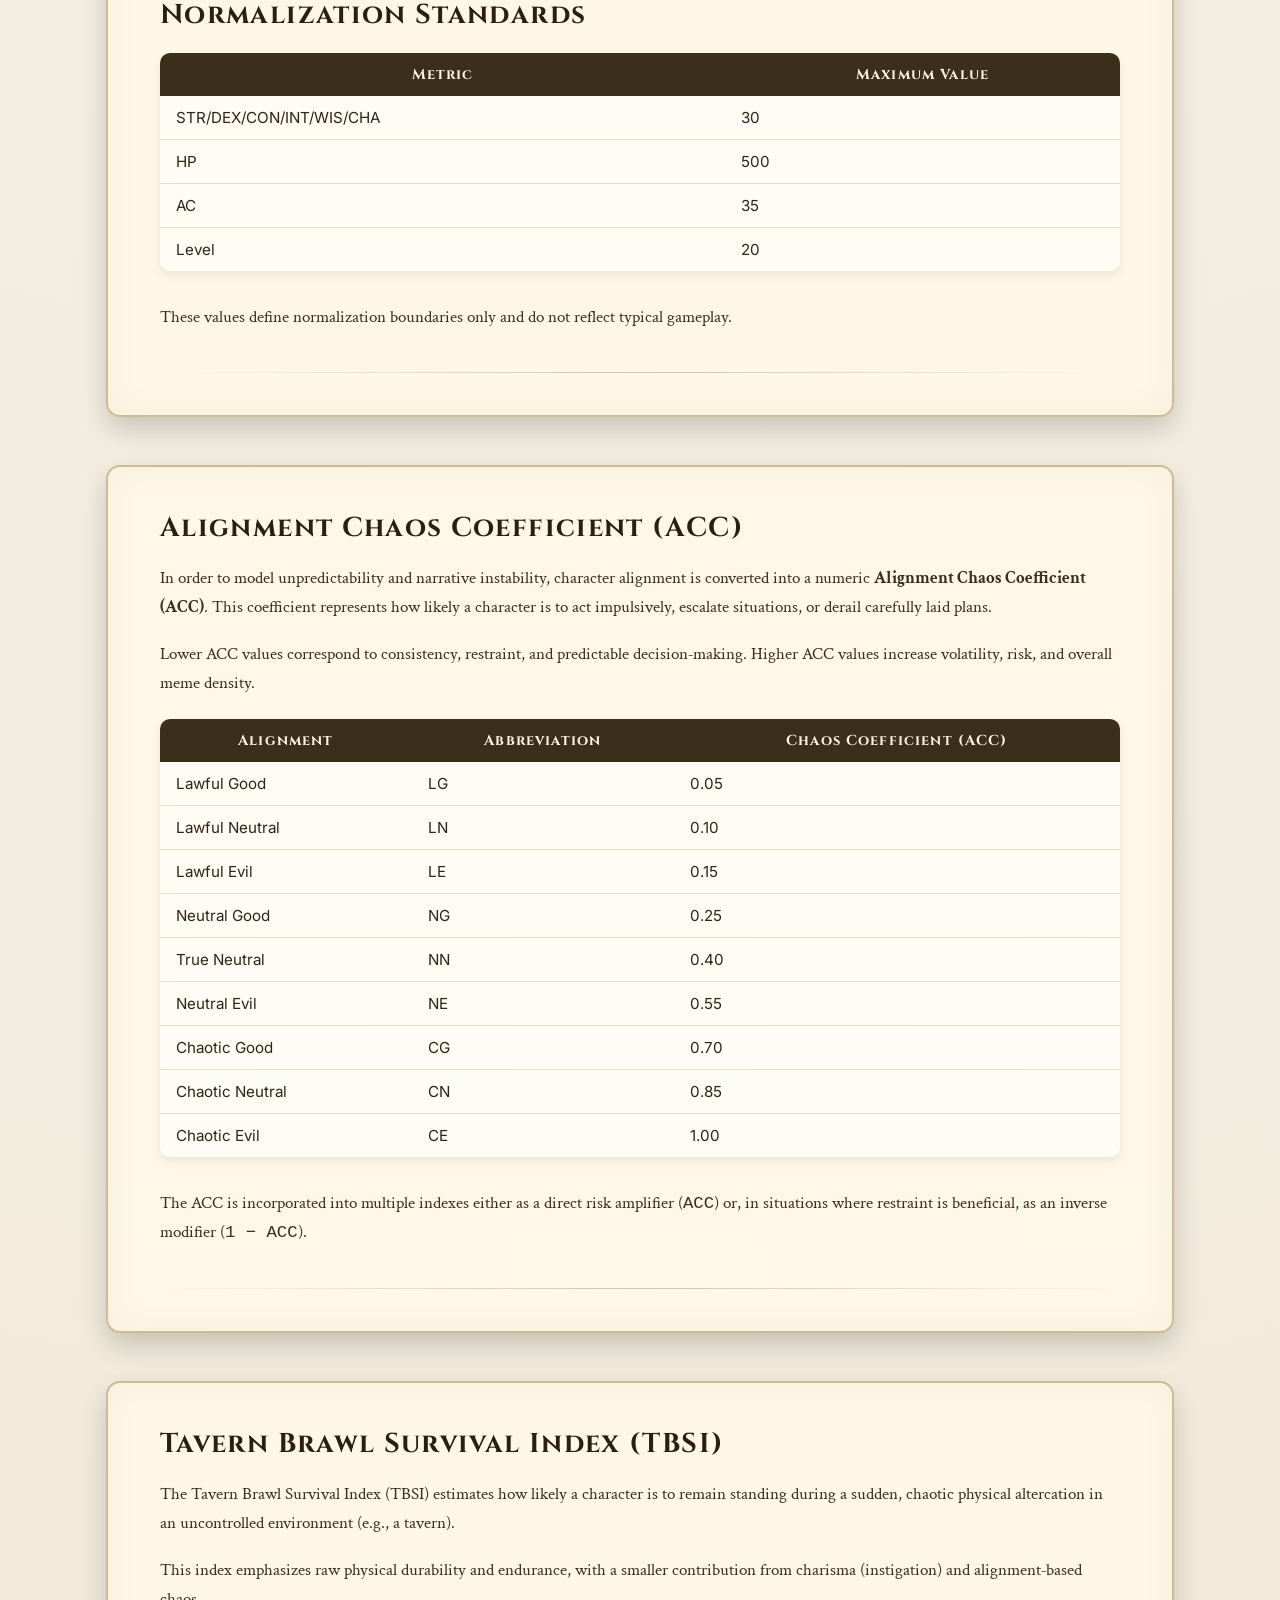
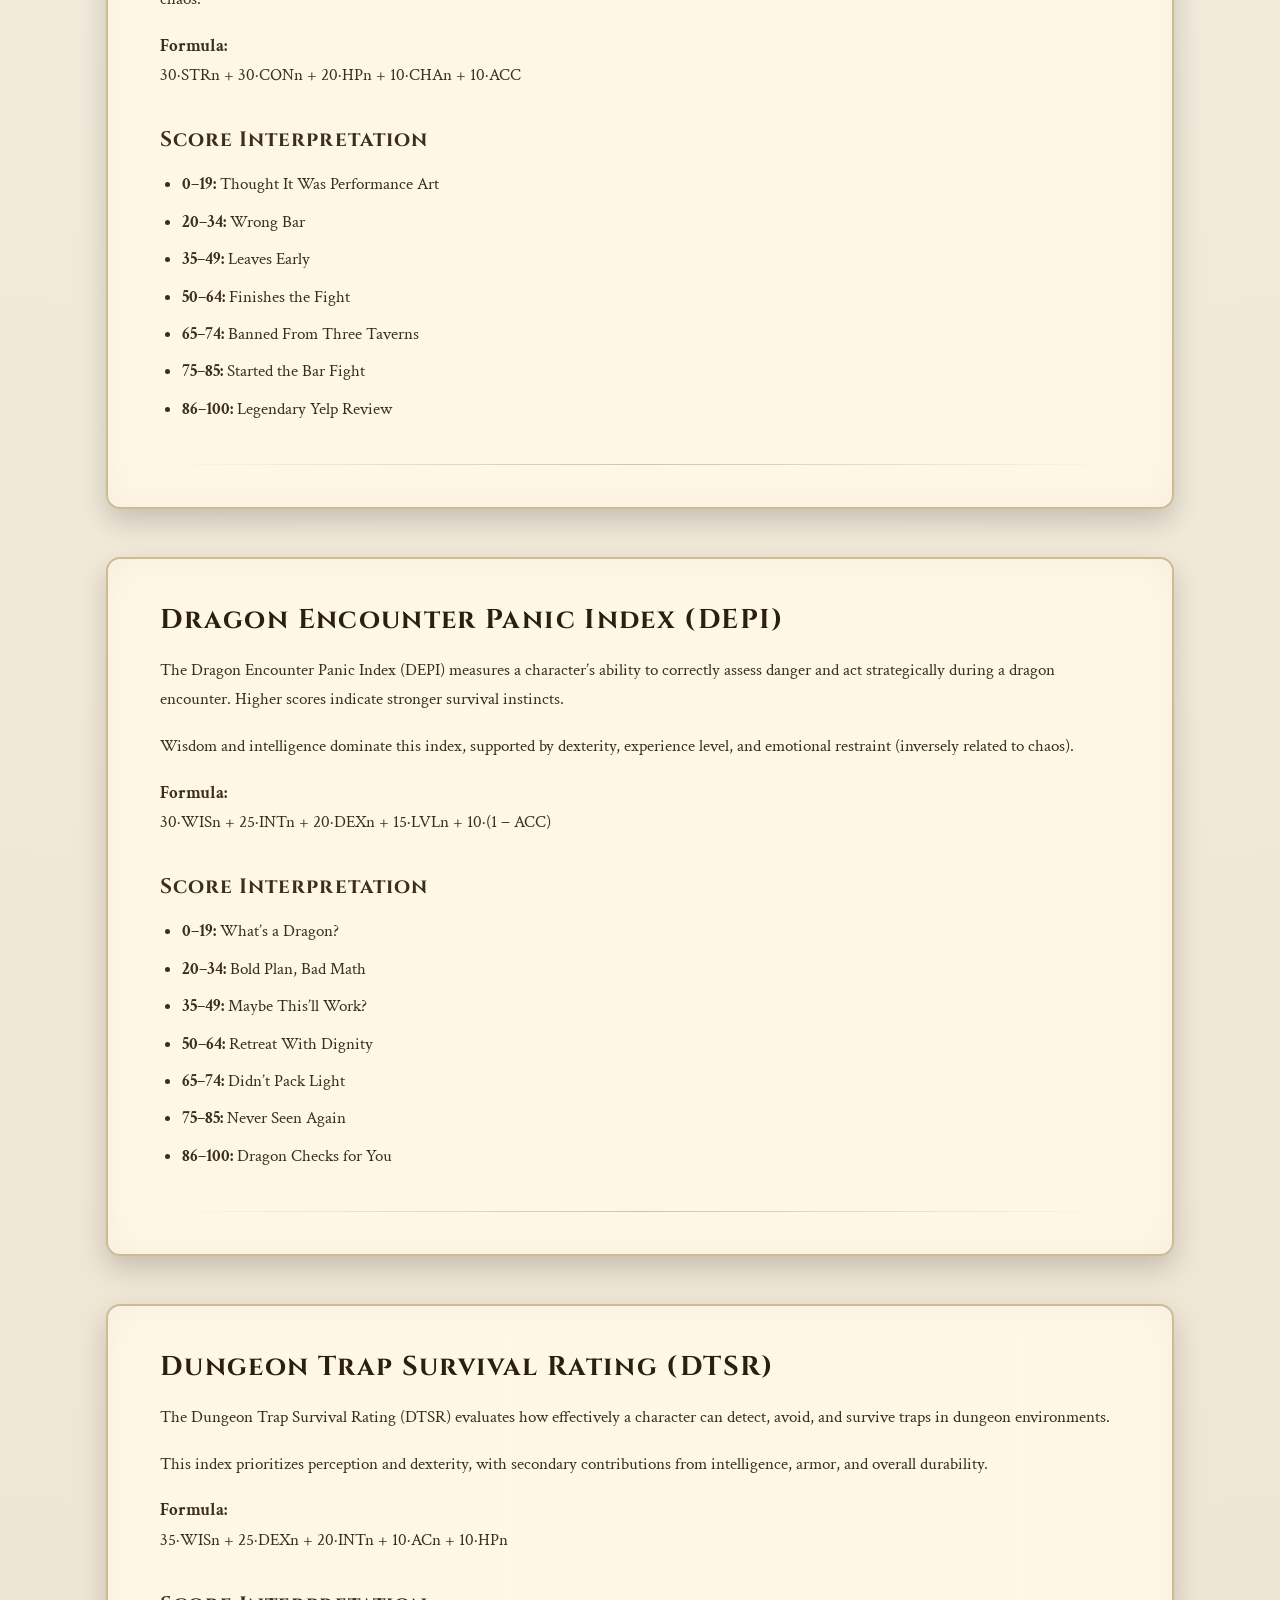
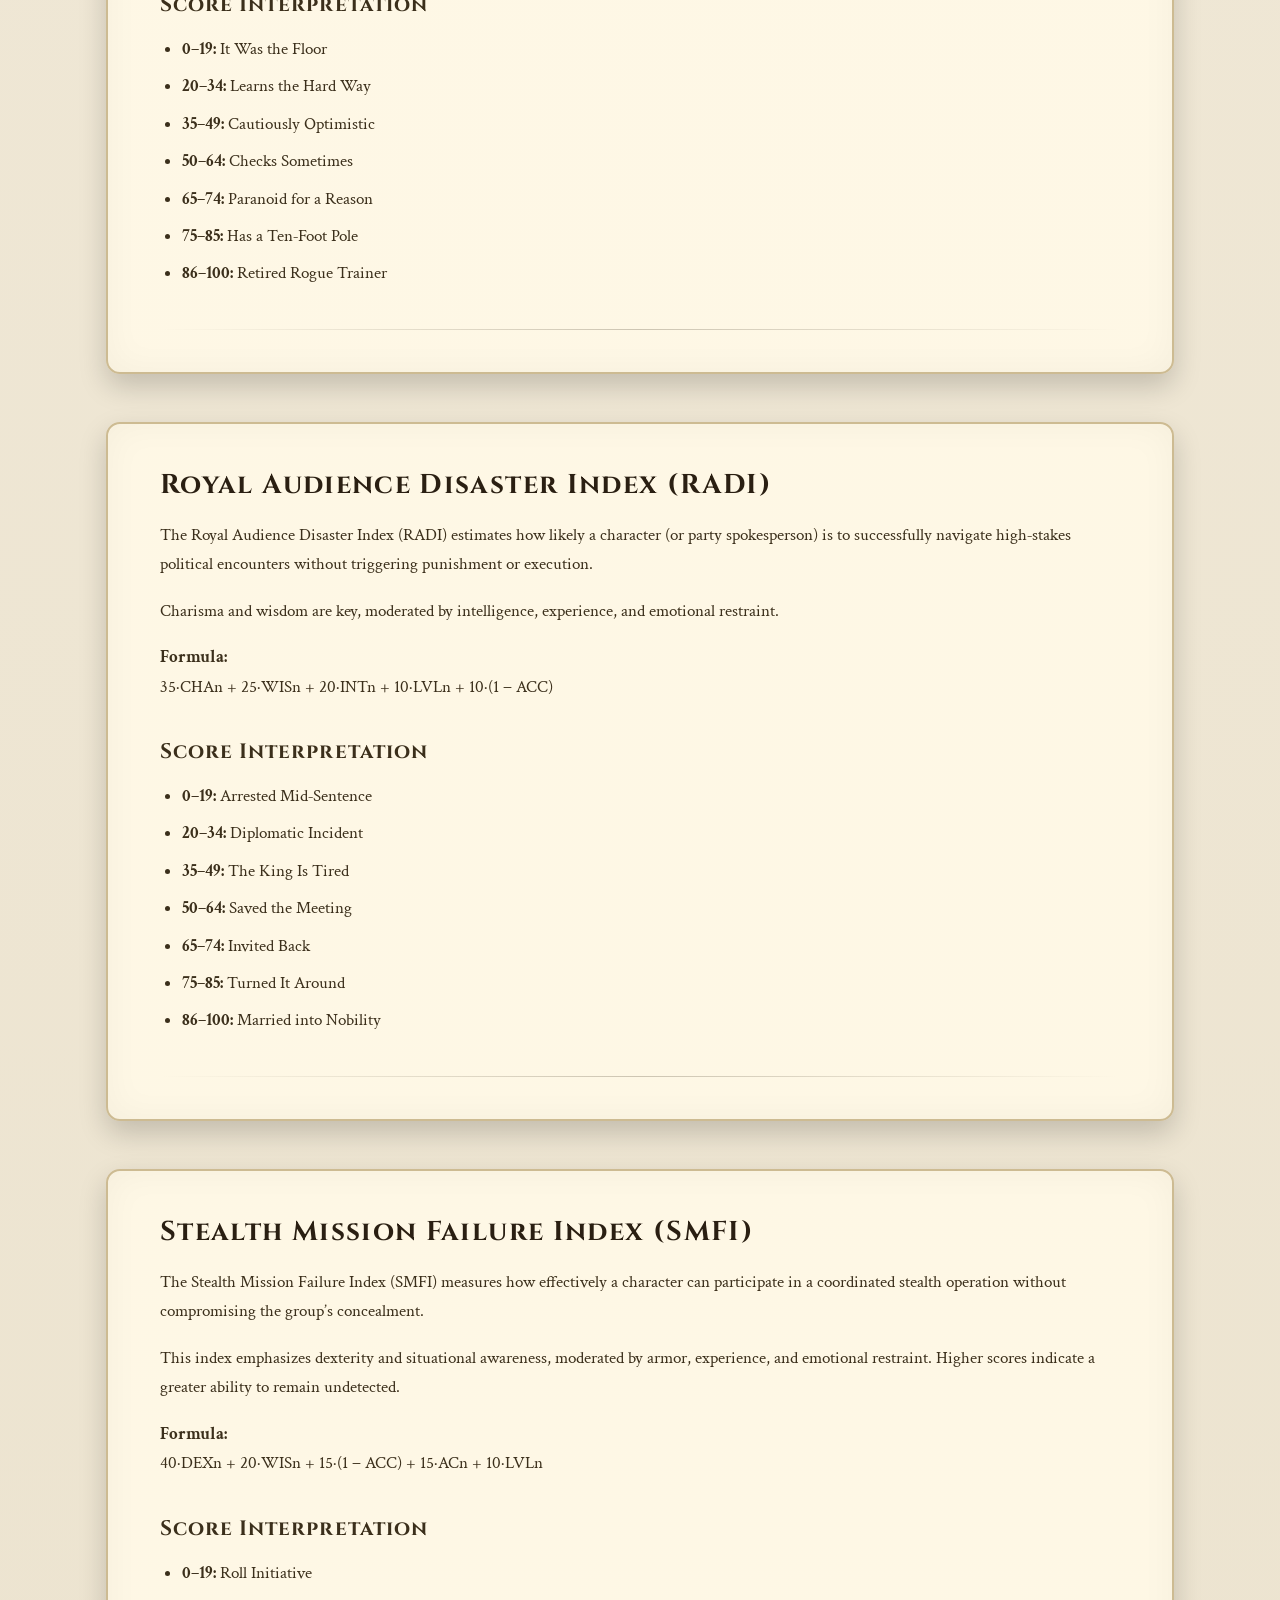
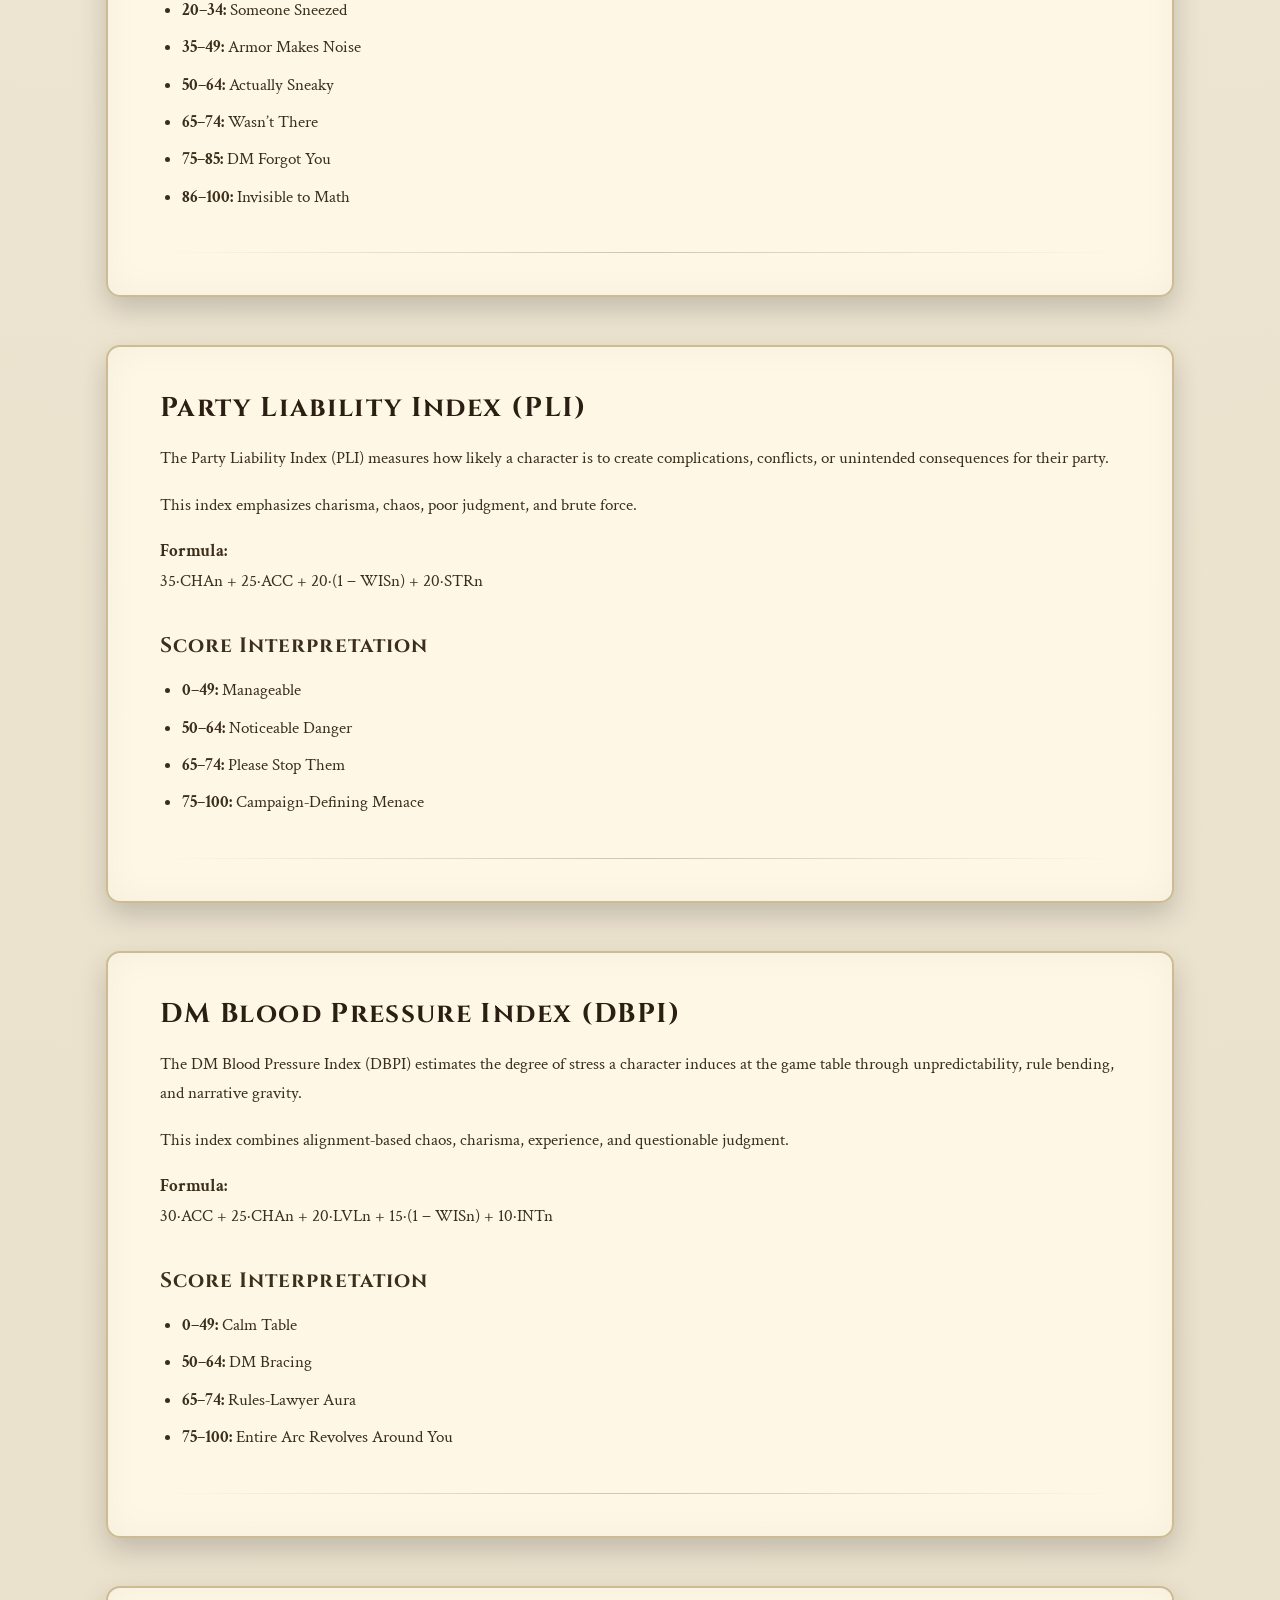
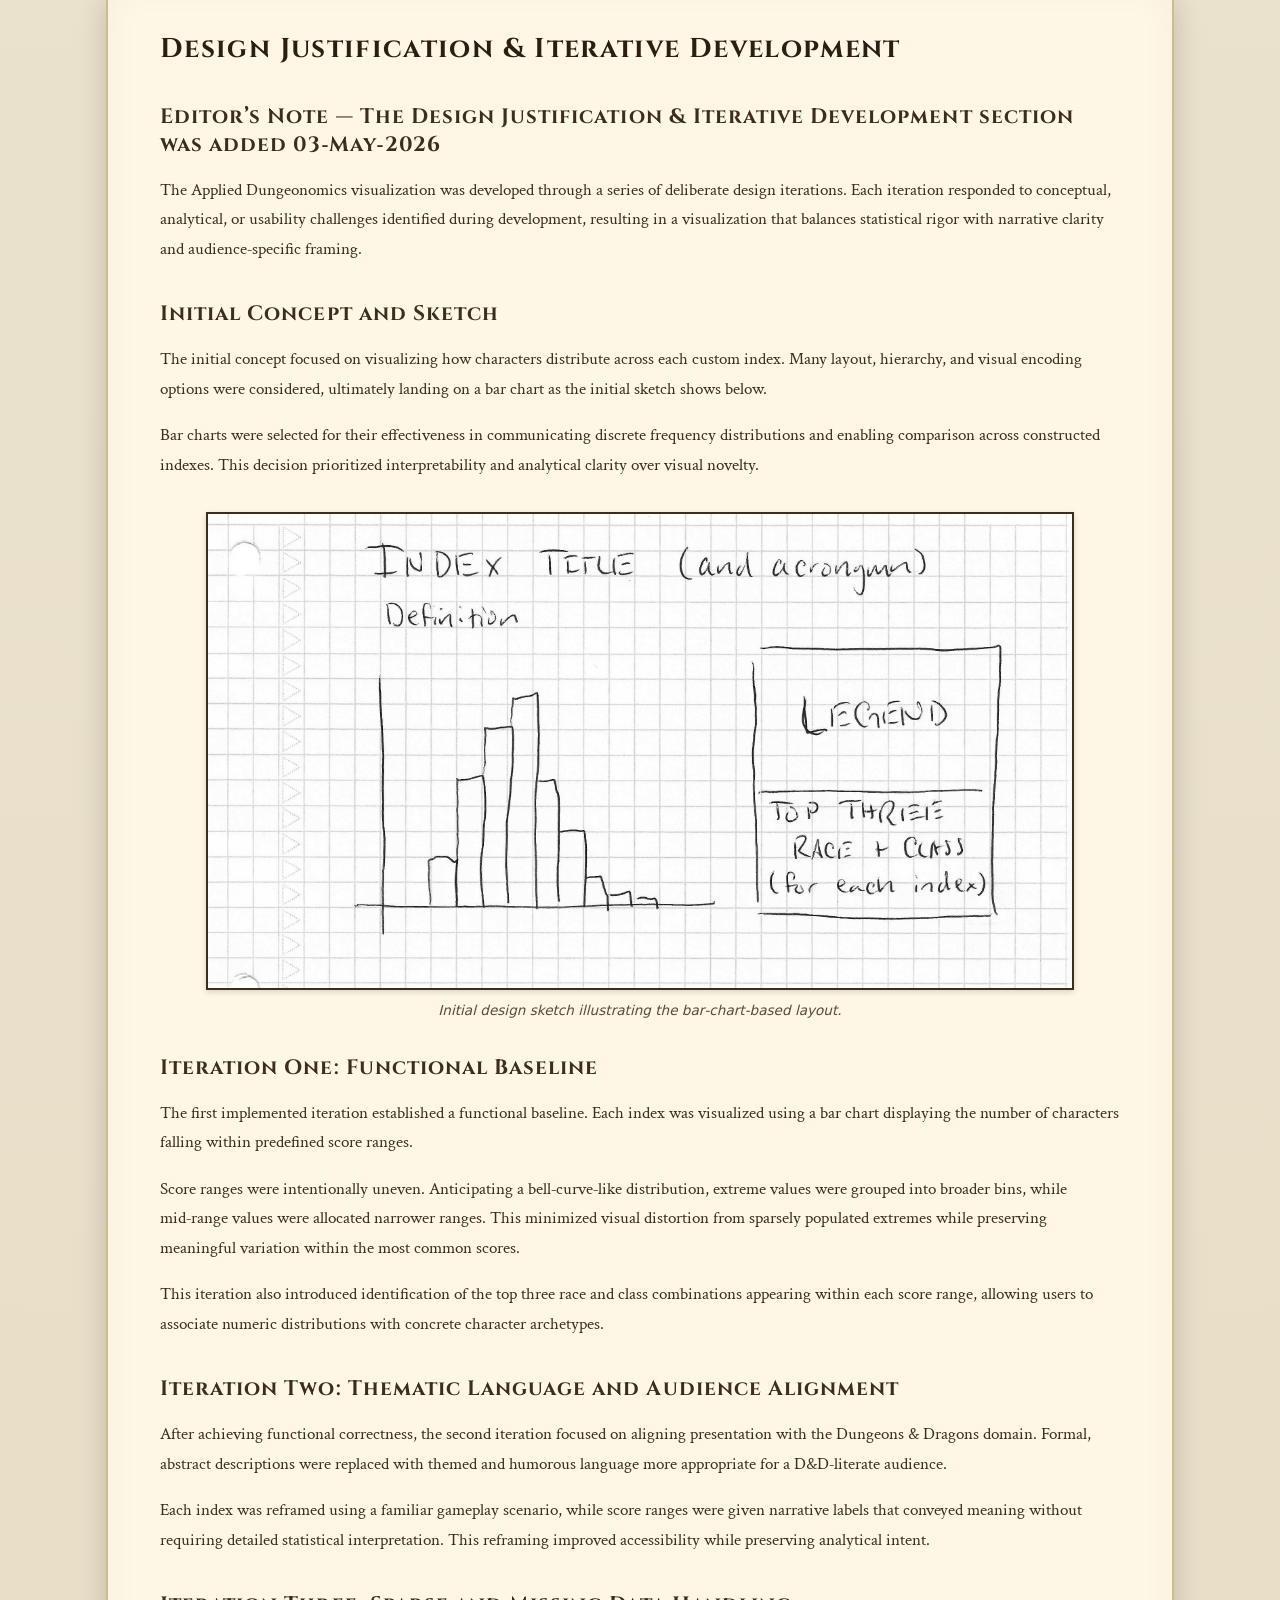
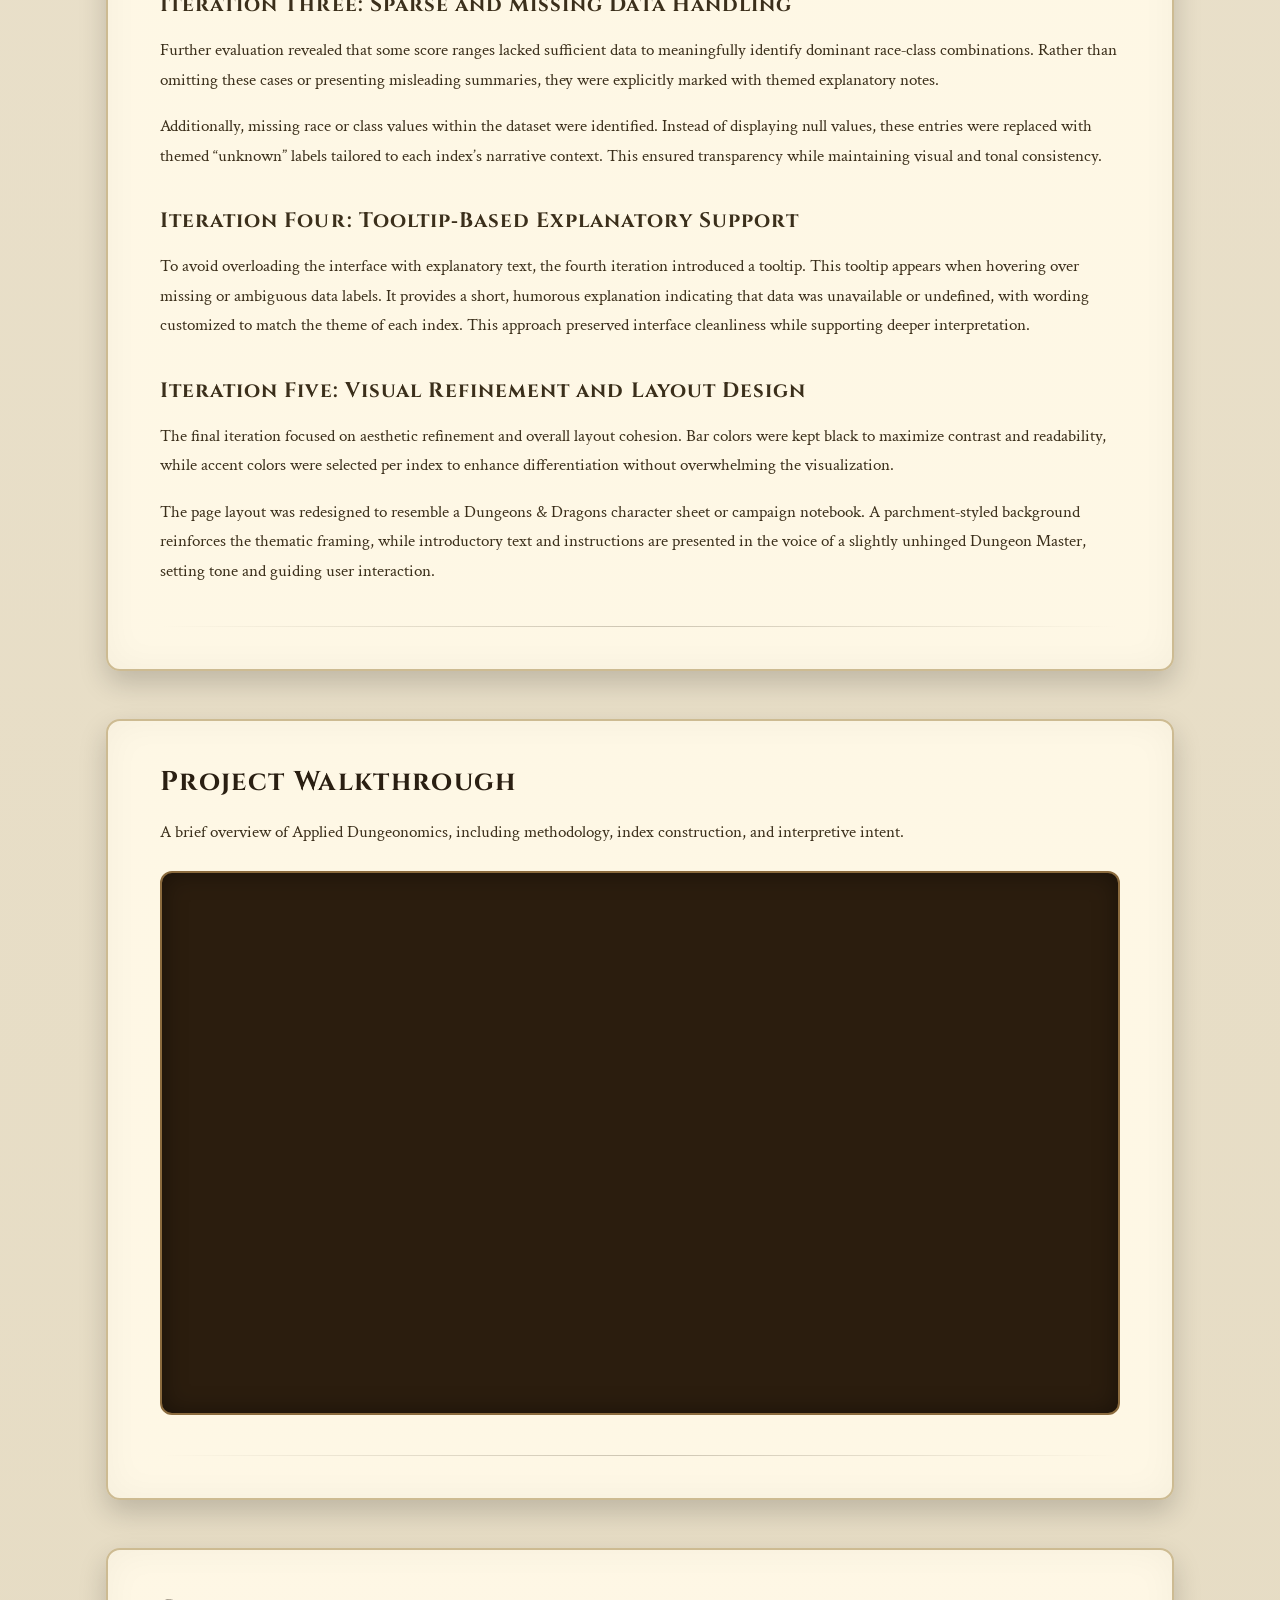
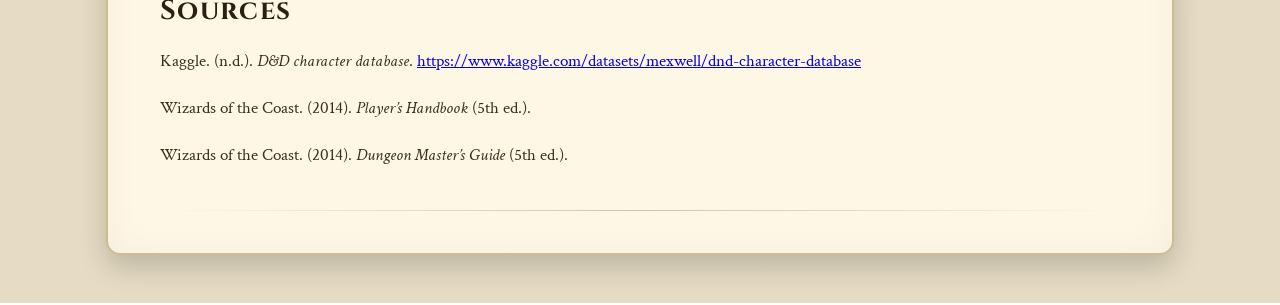
==== commit fd40f9f9: "Last Time" ====
--- a/index.html
+++ b/index.html
@@ -401,7 +401,7 @@
   <h2>Design Justification & Iterative Development</h2>
 
   <h3 class="editor-note">
-    Editor’s Note — This section was added 03‑May‑2026
+    Editor’s Note — The Design Justification & Iterative Development section was added 03‑May‑2026
   </h3>
 
   <p>
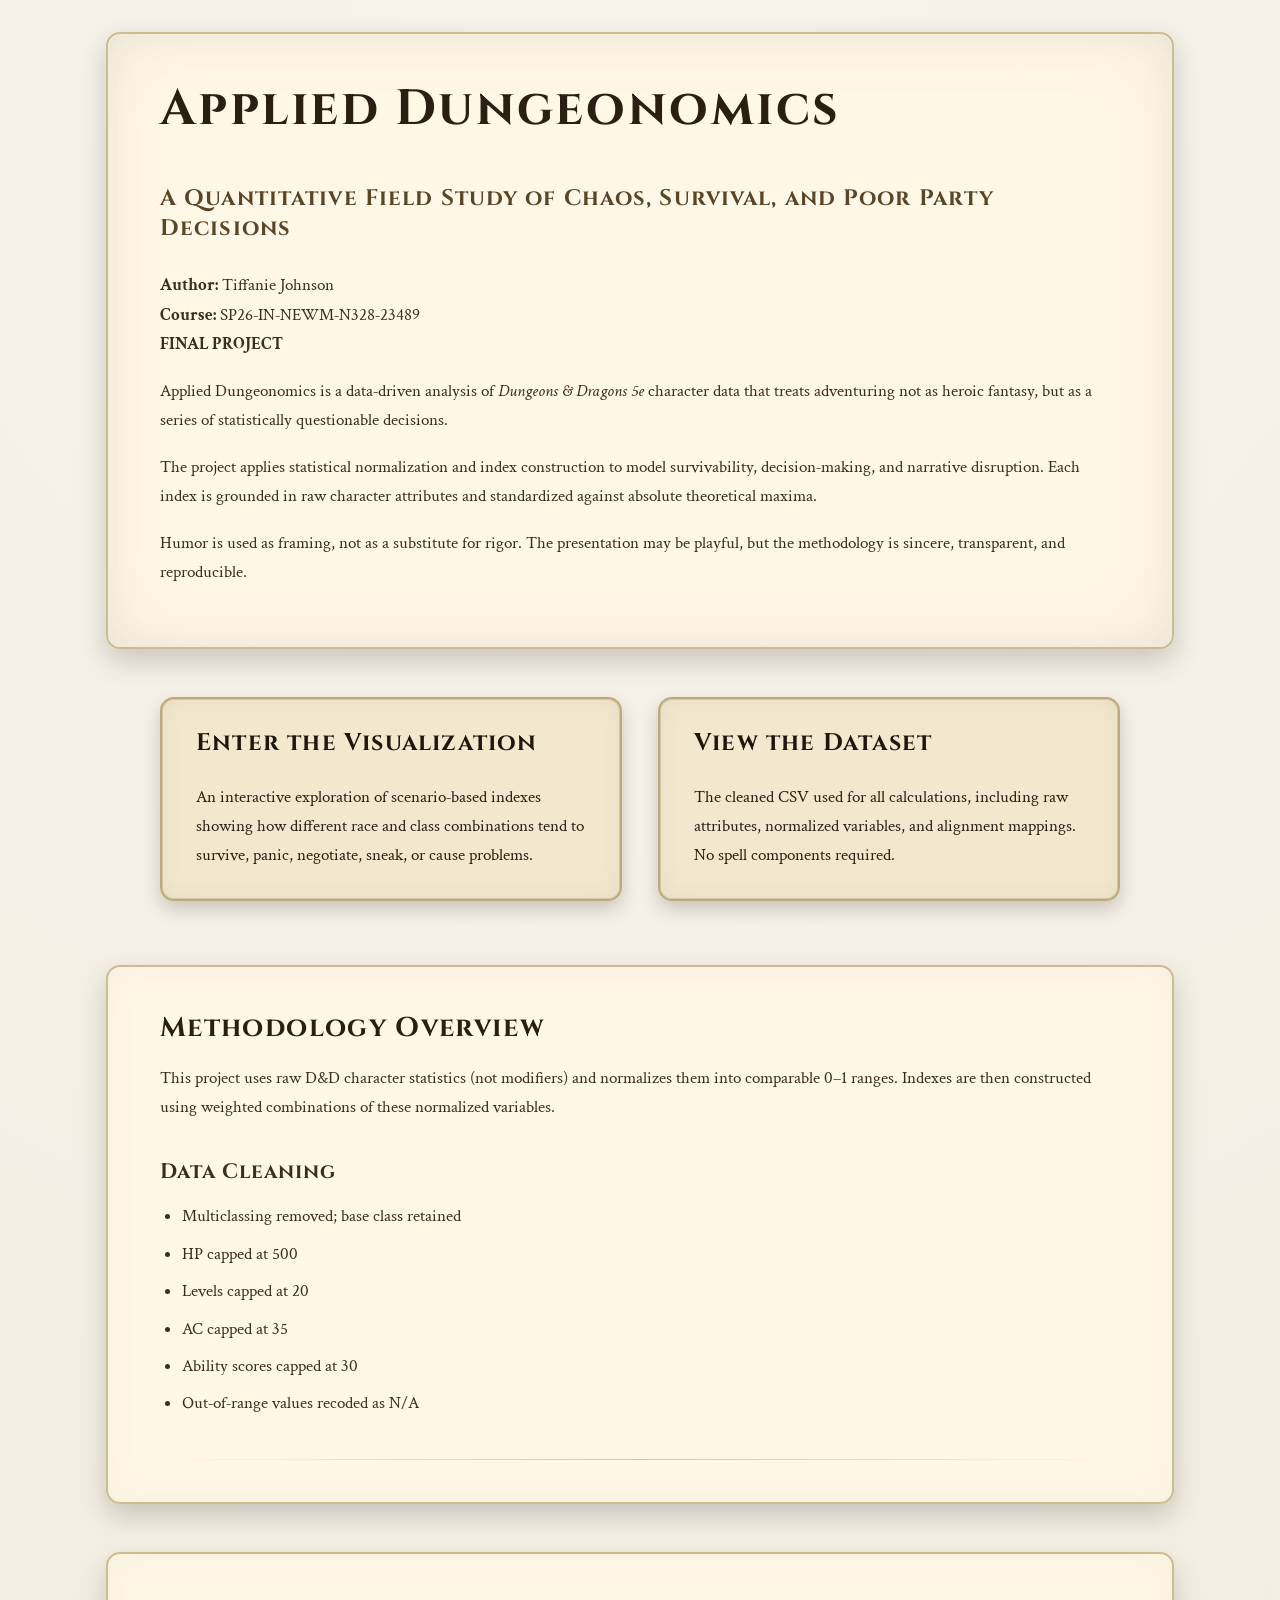
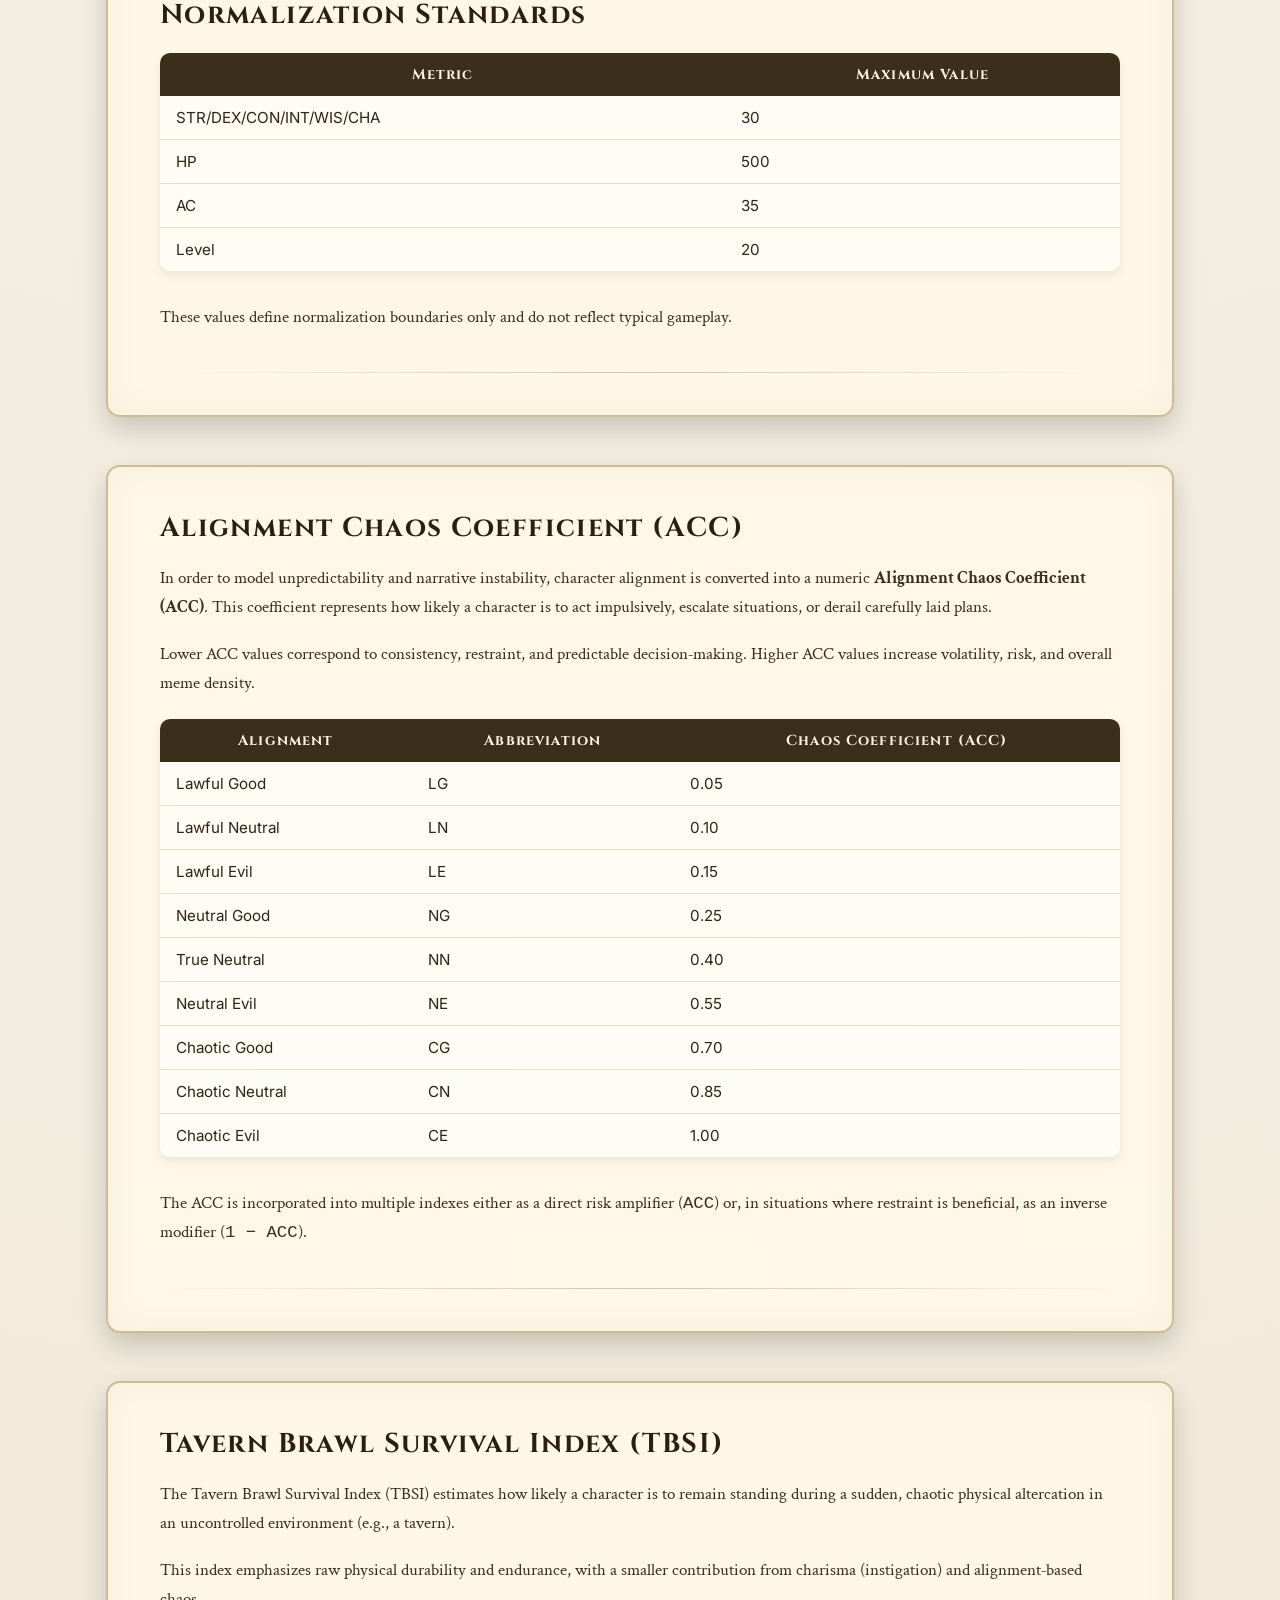
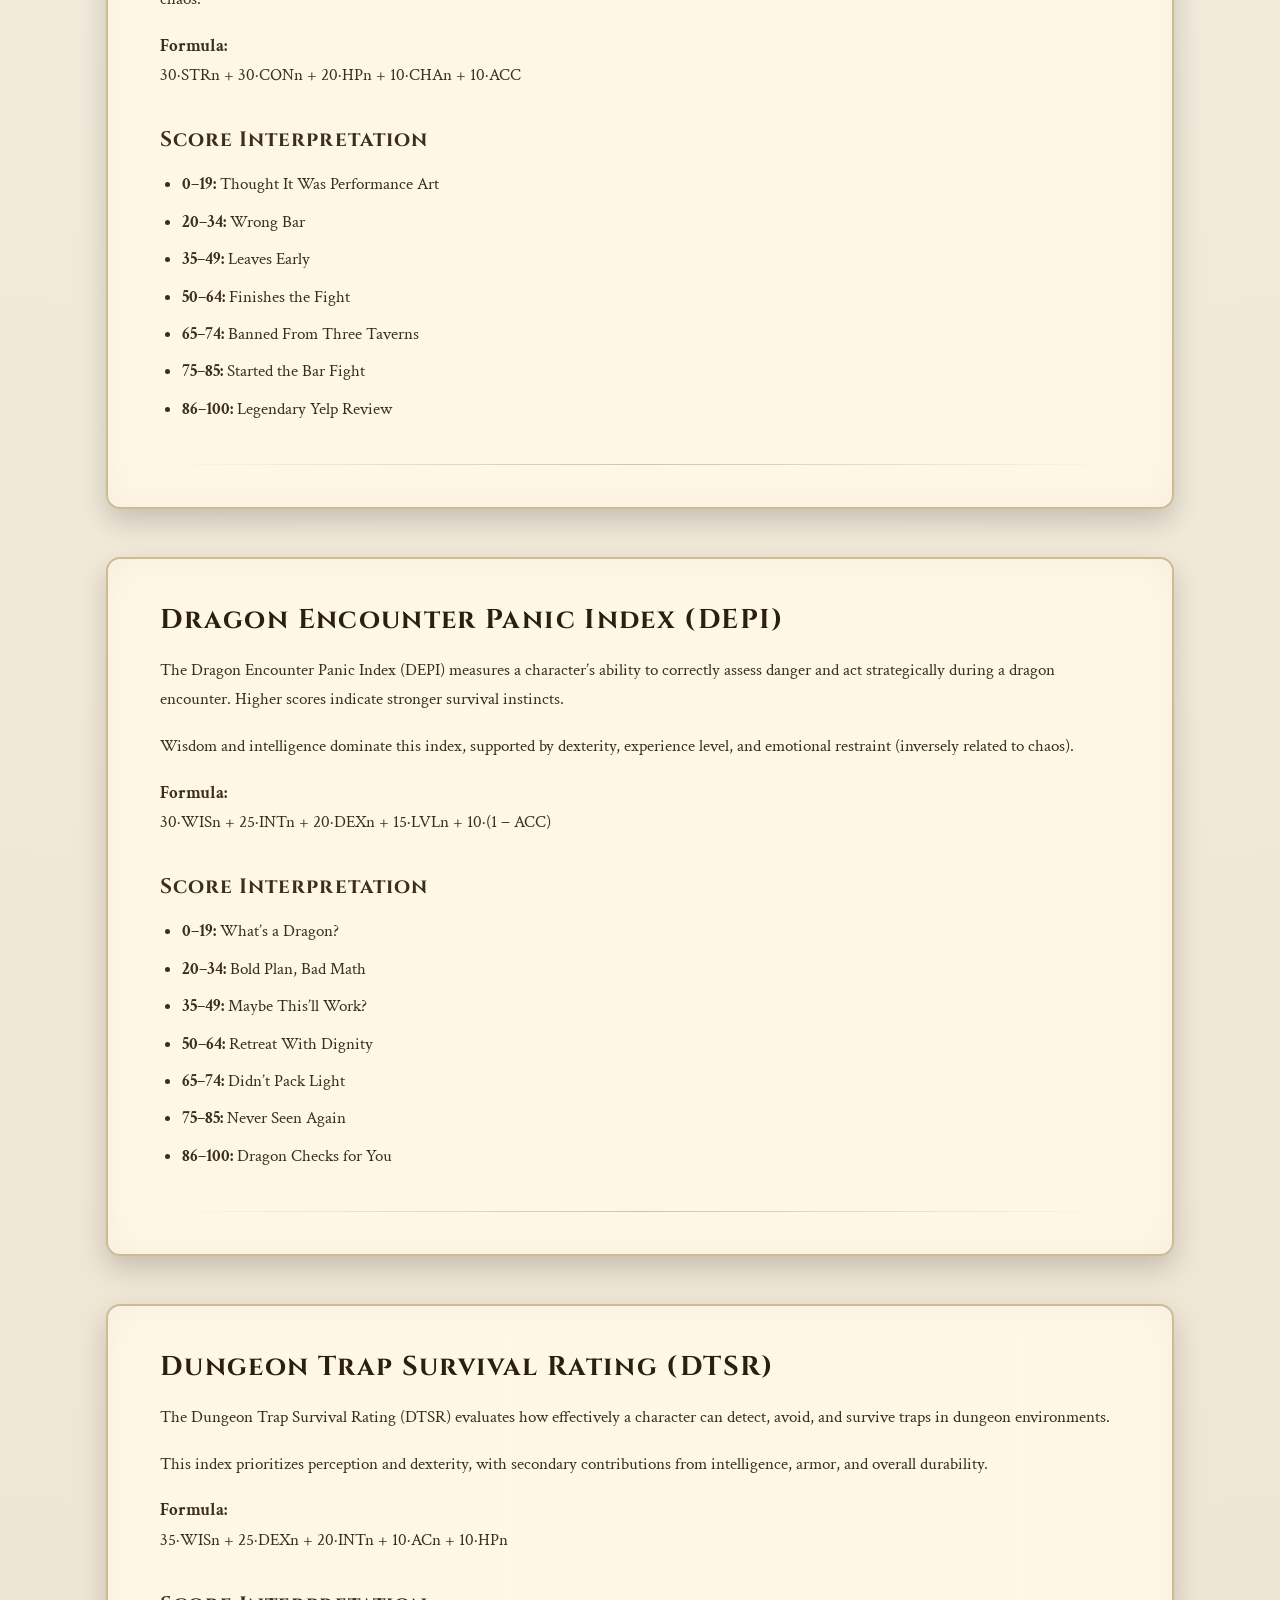
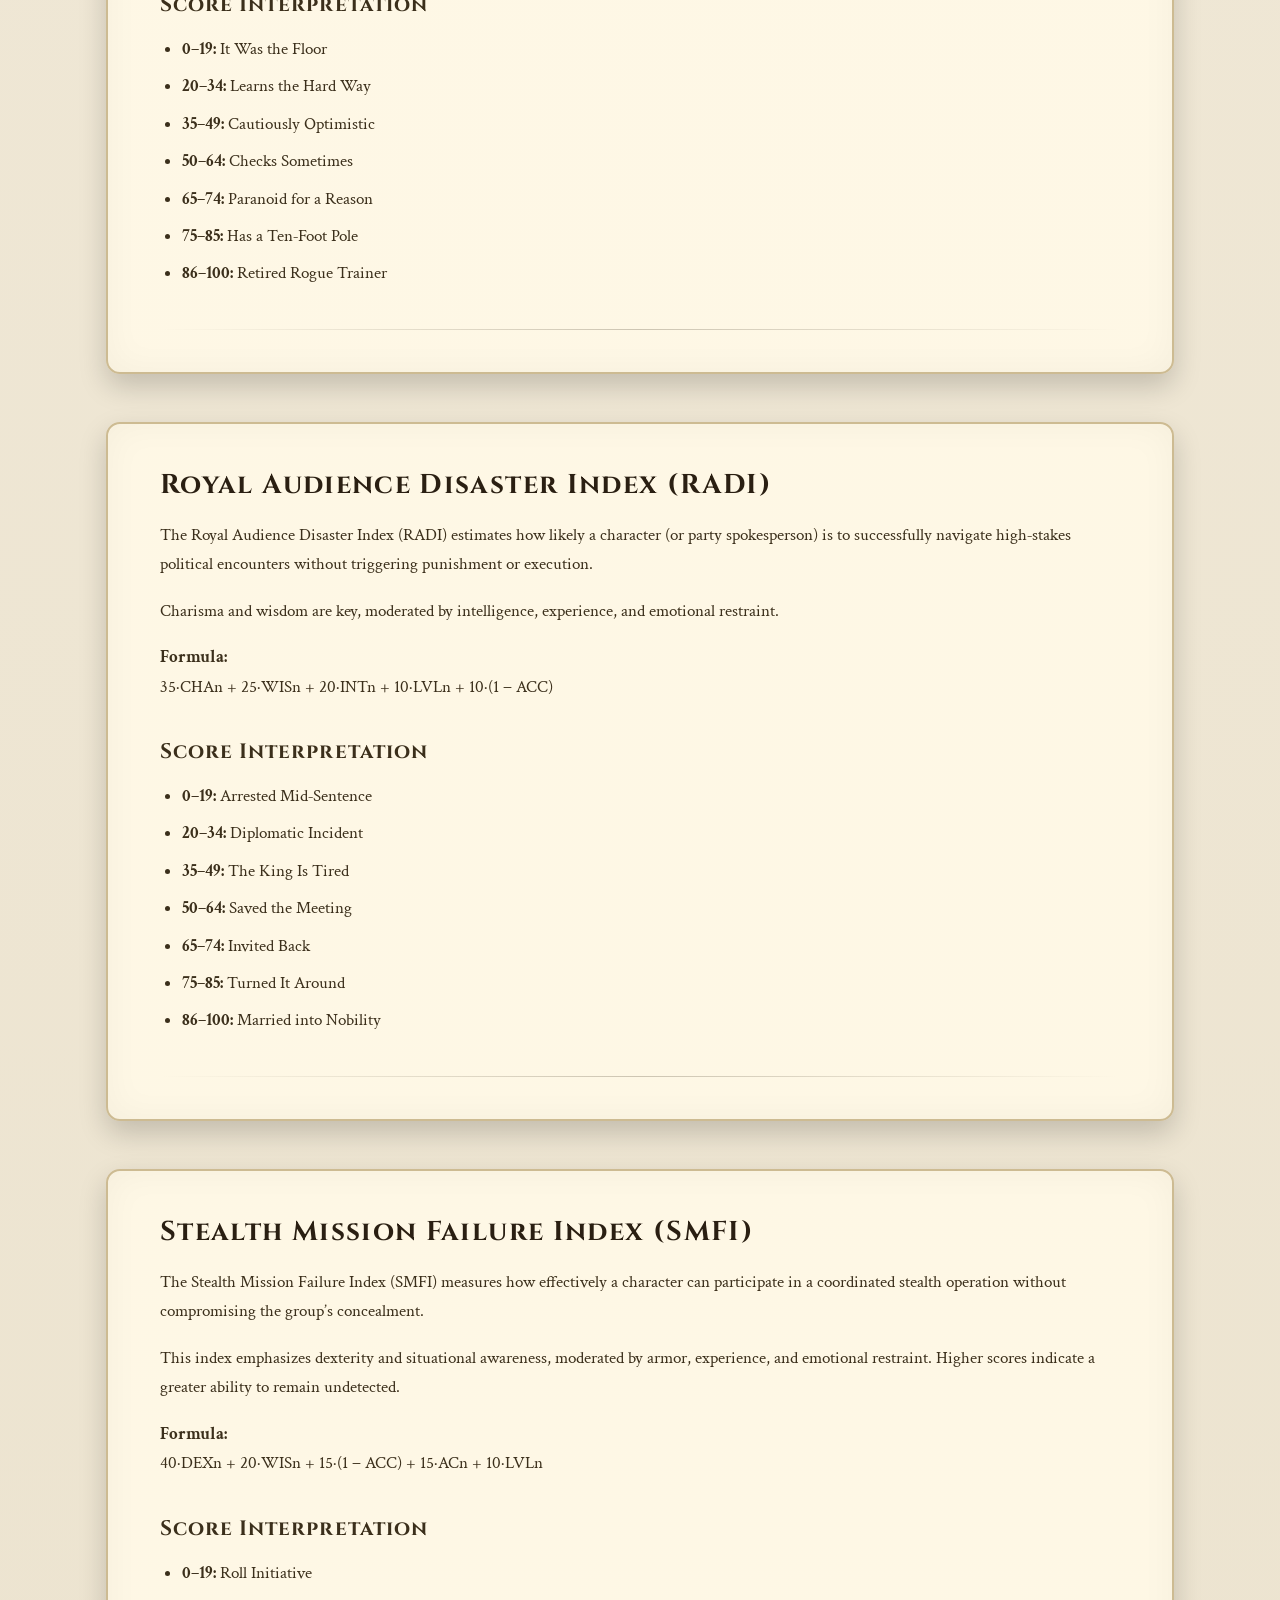
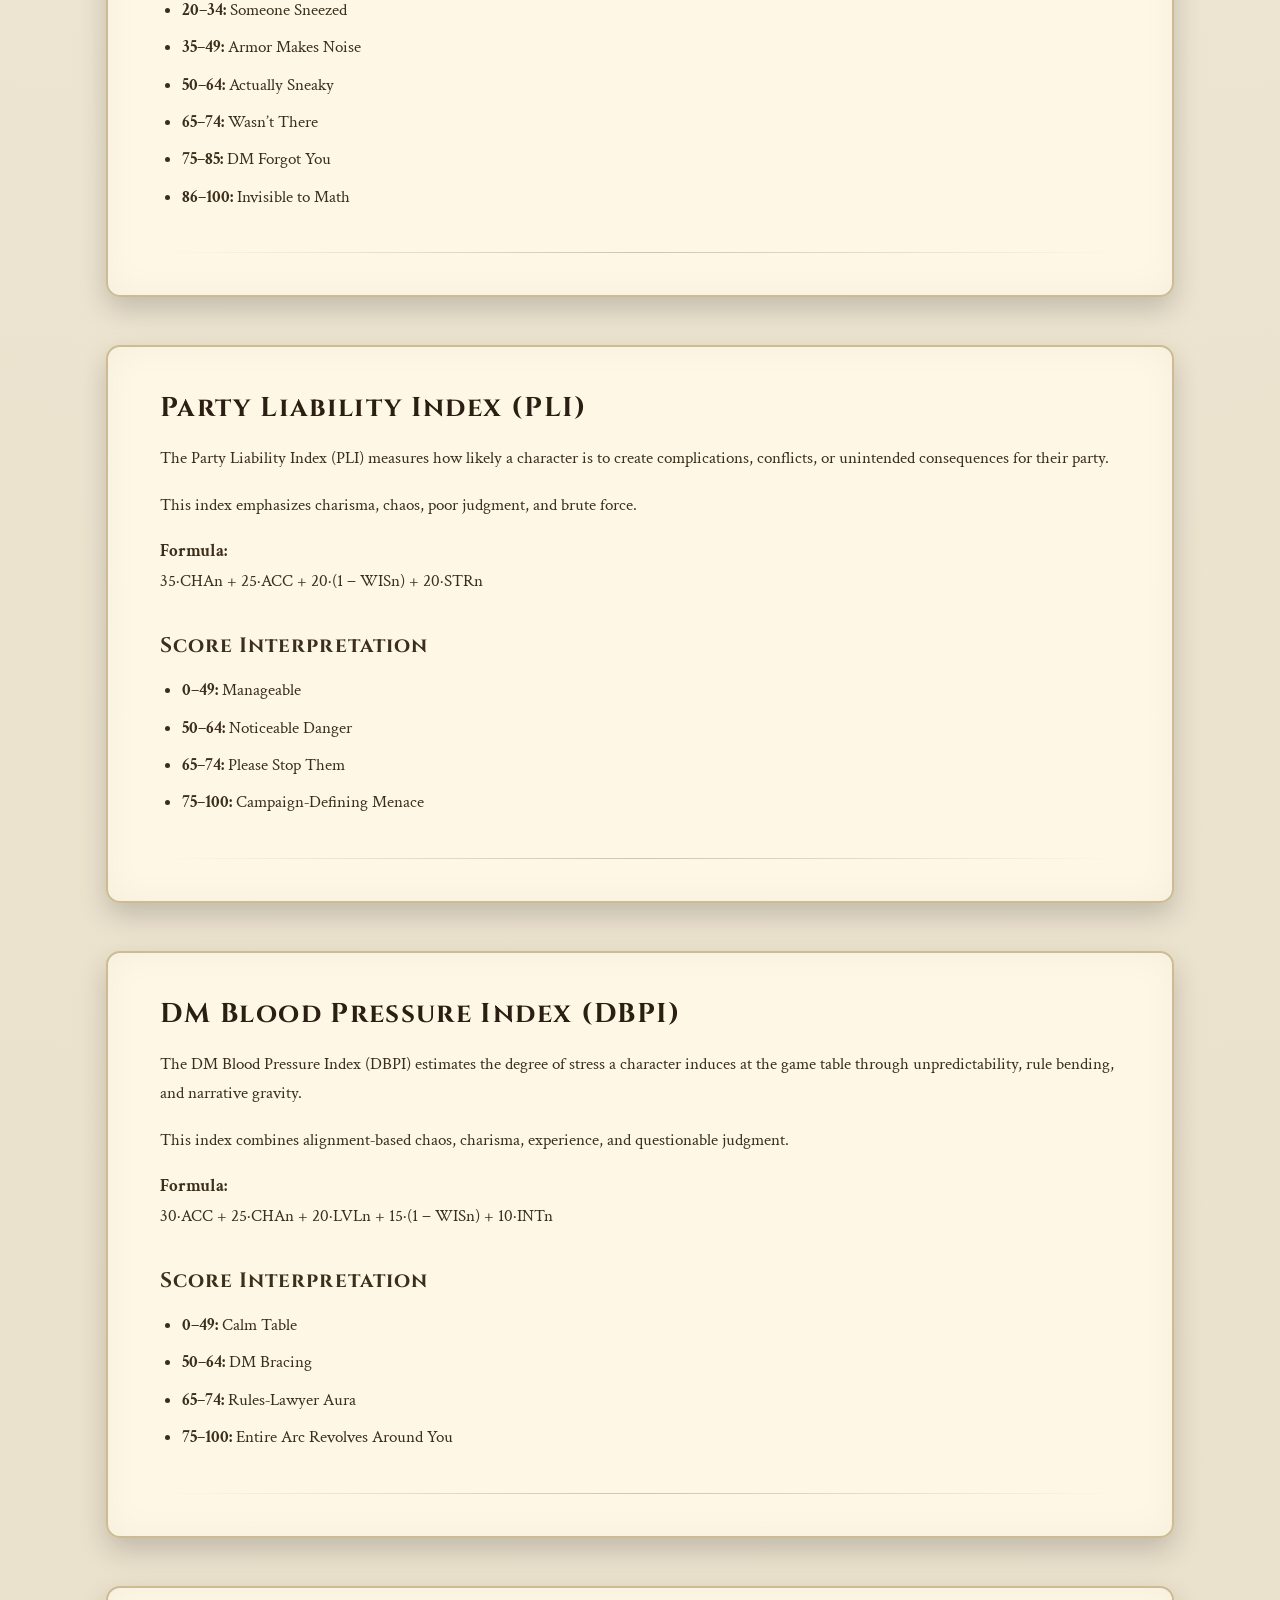
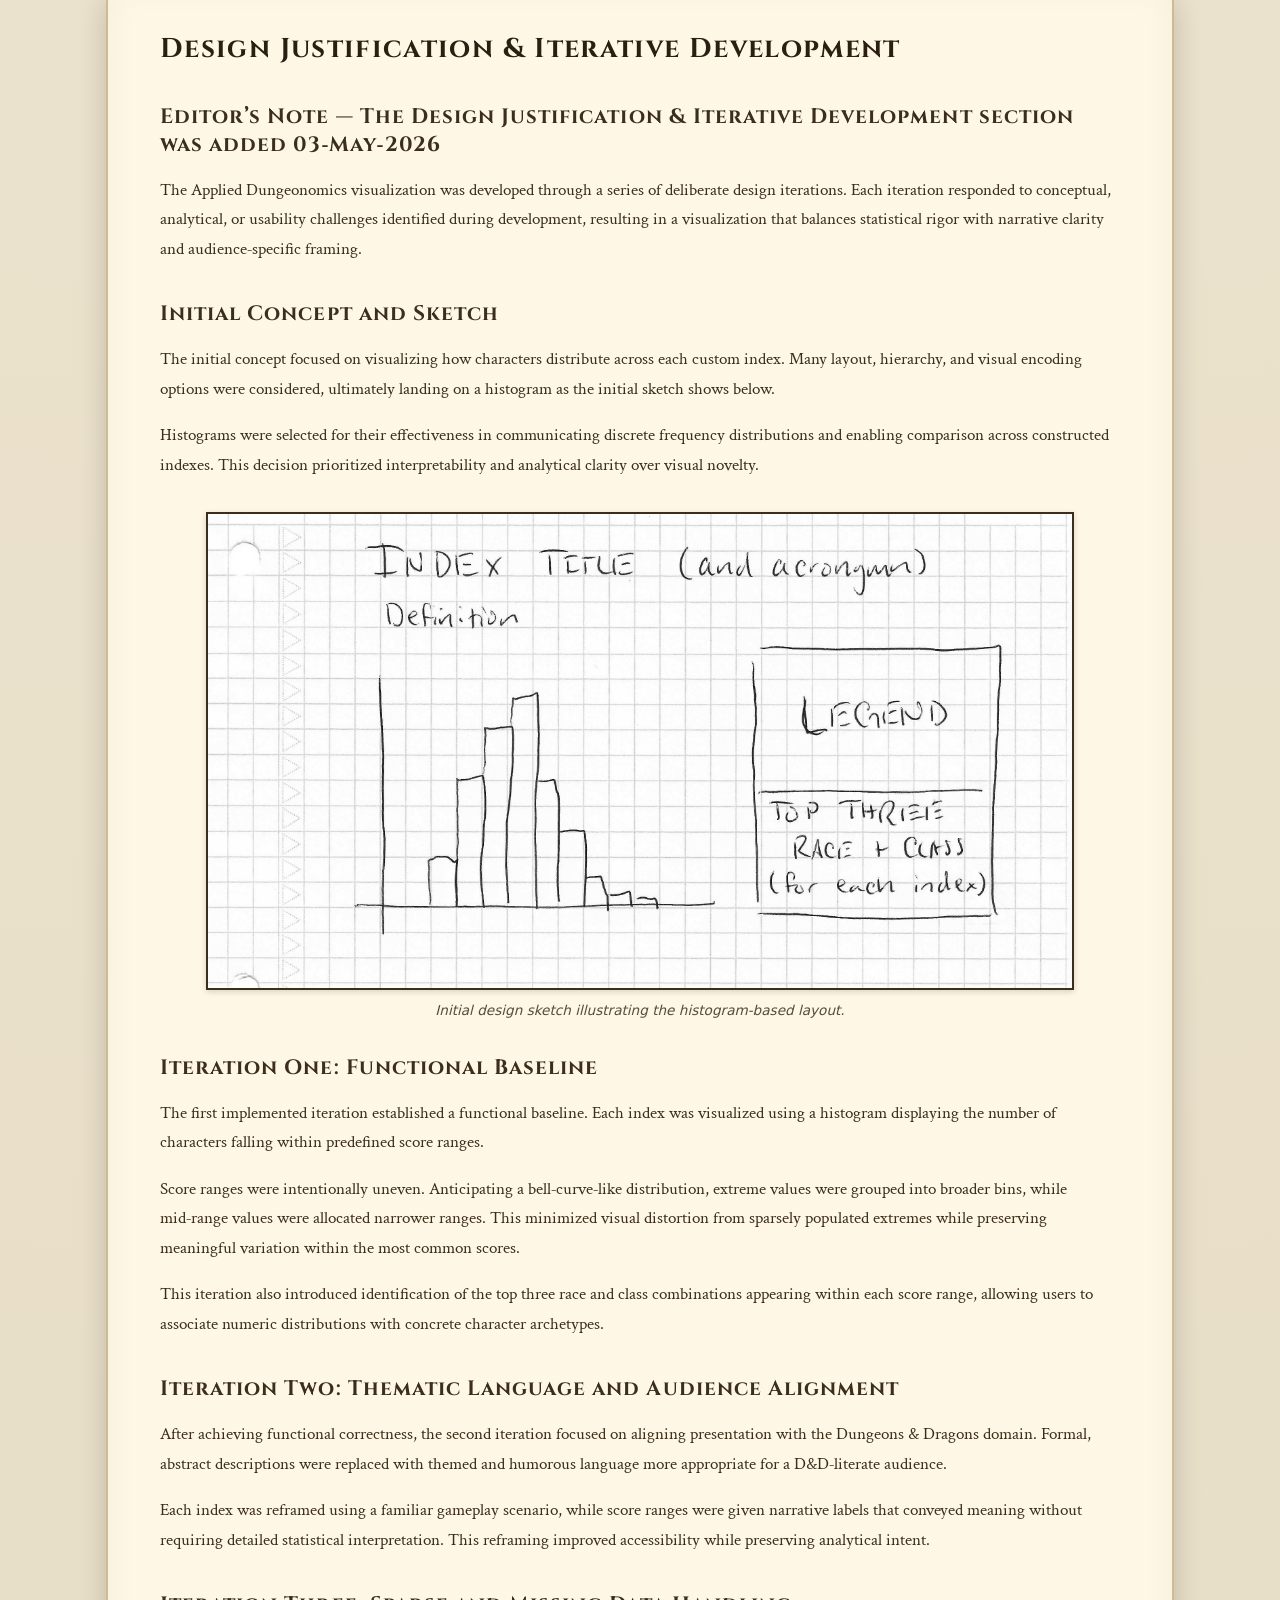
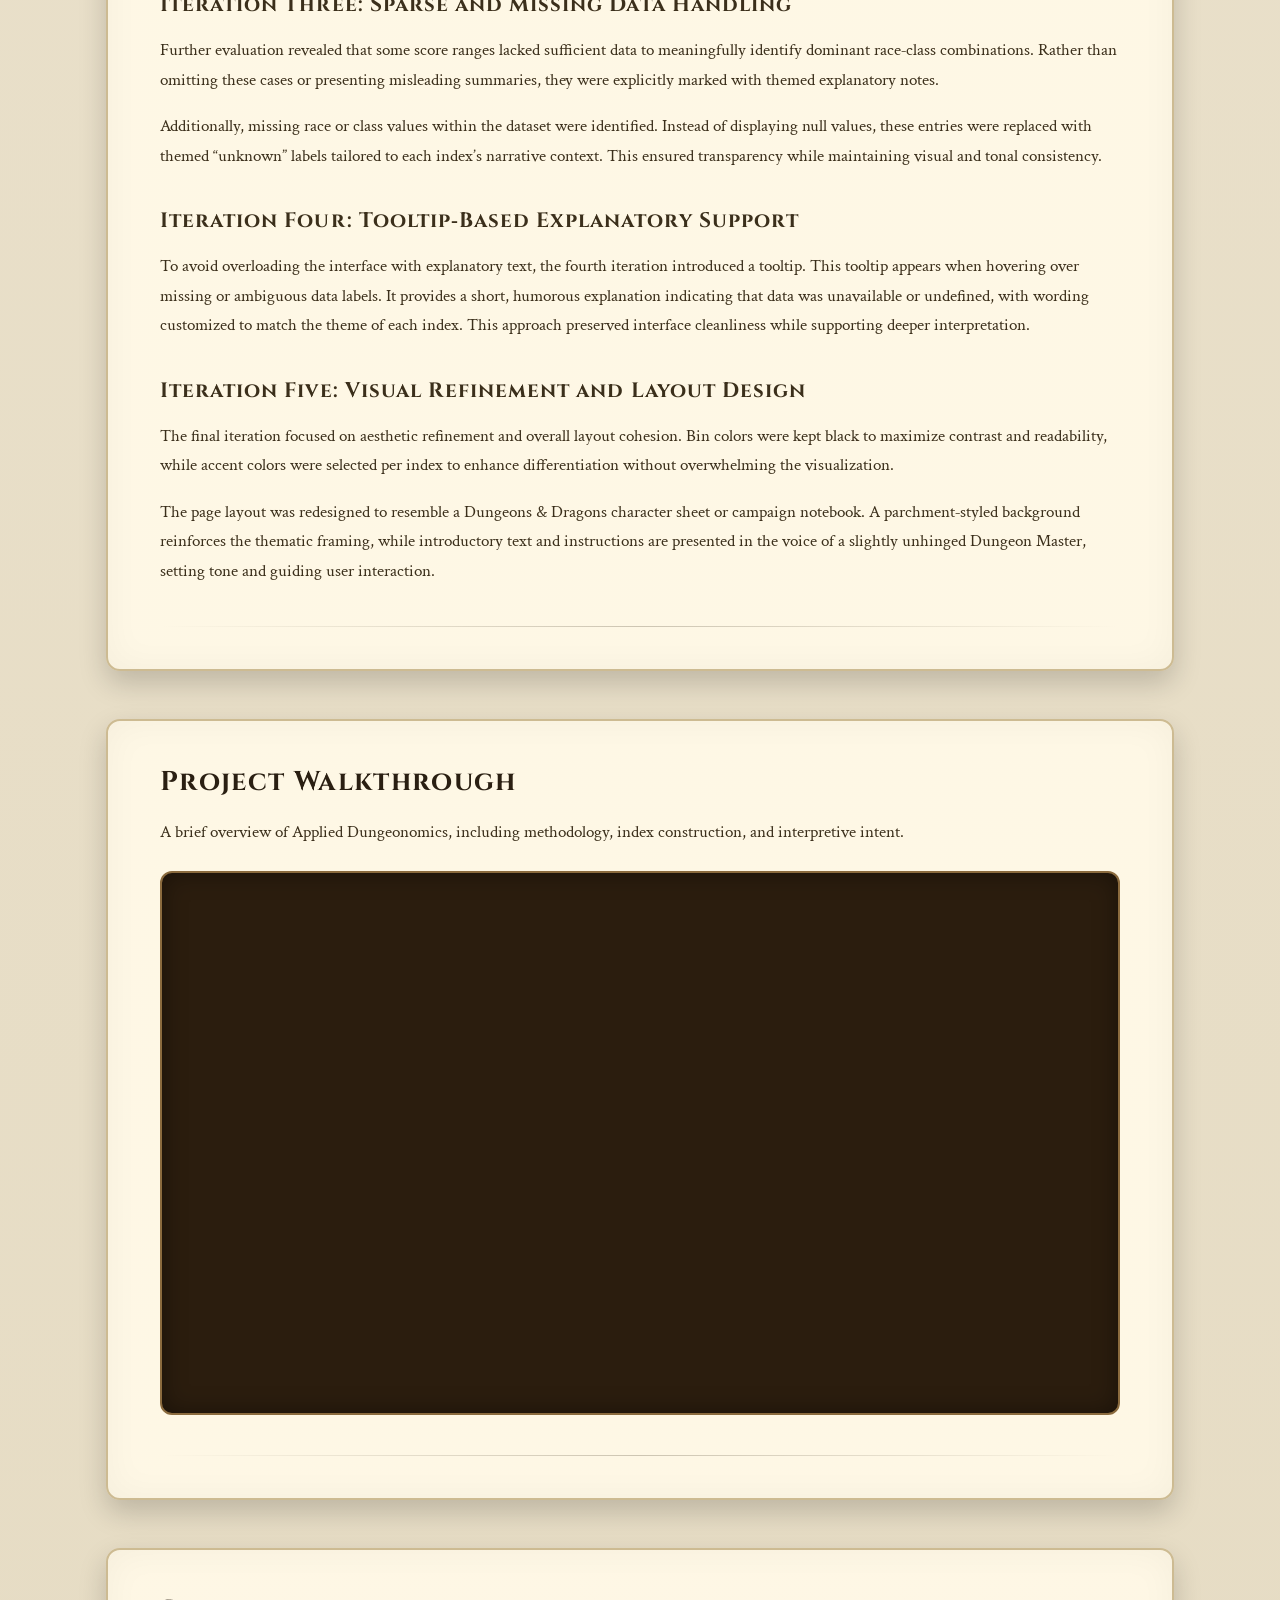
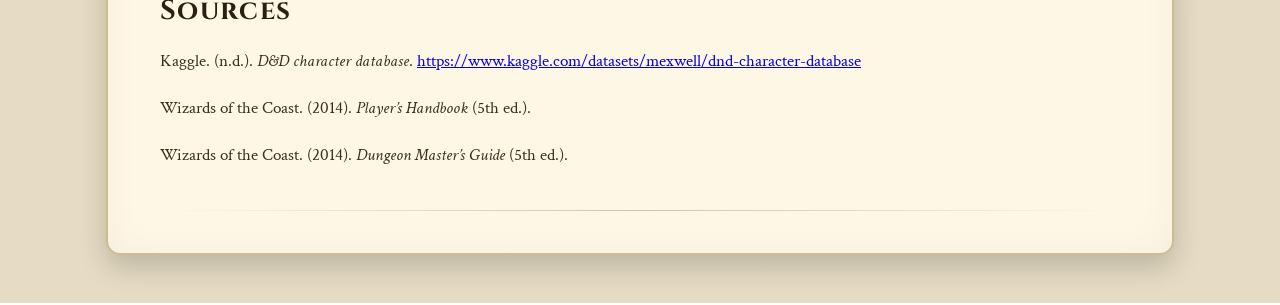
==== commit 3d18eb9c: "small update to index.html" ====
--- a/index.html
+++ b/index.html
@@ -417,11 +417,11 @@
   <p>
     The initial concept focused on visualizing how characters distribute across
     each custom index. Many layout, hierarchy, and visual encoding options were 
-    considered, ultimately landing on a bar chart as the initial sketch shows below.
-  </p>
-
-  <p>
-    Bar charts were selected for their effectiveness in communicating discrete
+    considered, ultimately landing on a histogram as the initial sketch shows below.
+  </p>
+
+  <p>
+    Histograms were selected for their effectiveness in communicating discrete
     frequency distributions and enabling comparison across constructed indexes.
     This decision prioritized interpretability and analytical clarity over visual
     novelty.
@@ -431,7 +431,7 @@
   <img src="./images/initial-design.jpg"
        alt="Initial design sketch for Applied Dungeonomics visualization">
   <figcaption>
-    Initial design sketch illustrating the bar‑chart‑based layout.
+    Initial design sketch illustrating the histogram‑based layout.
   </figcaption>
 </figure>
 
@@ -439,7 +439,7 @@
 
   <p>
     The first implemented iteration established a functional baseline. Each index
-    was visualized using a bar chart displaying the number of characters falling
+    was visualized using a histogram displaying the number of characters falling
     within predefined score ranges.
   </p>
 
@@ -504,7 +504,7 @@
 
   <p>
     The final iteration focused on aesthetic refinement and overall layout
-    cohesion. Bar colors were kept black to maximize contrast and readability,
+    cohesion. Bin colors were kept black to maximize contrast and readability,
     while accent colors were selected per index to enhance differentiation
     without overwhelming the visualization.
   </p>
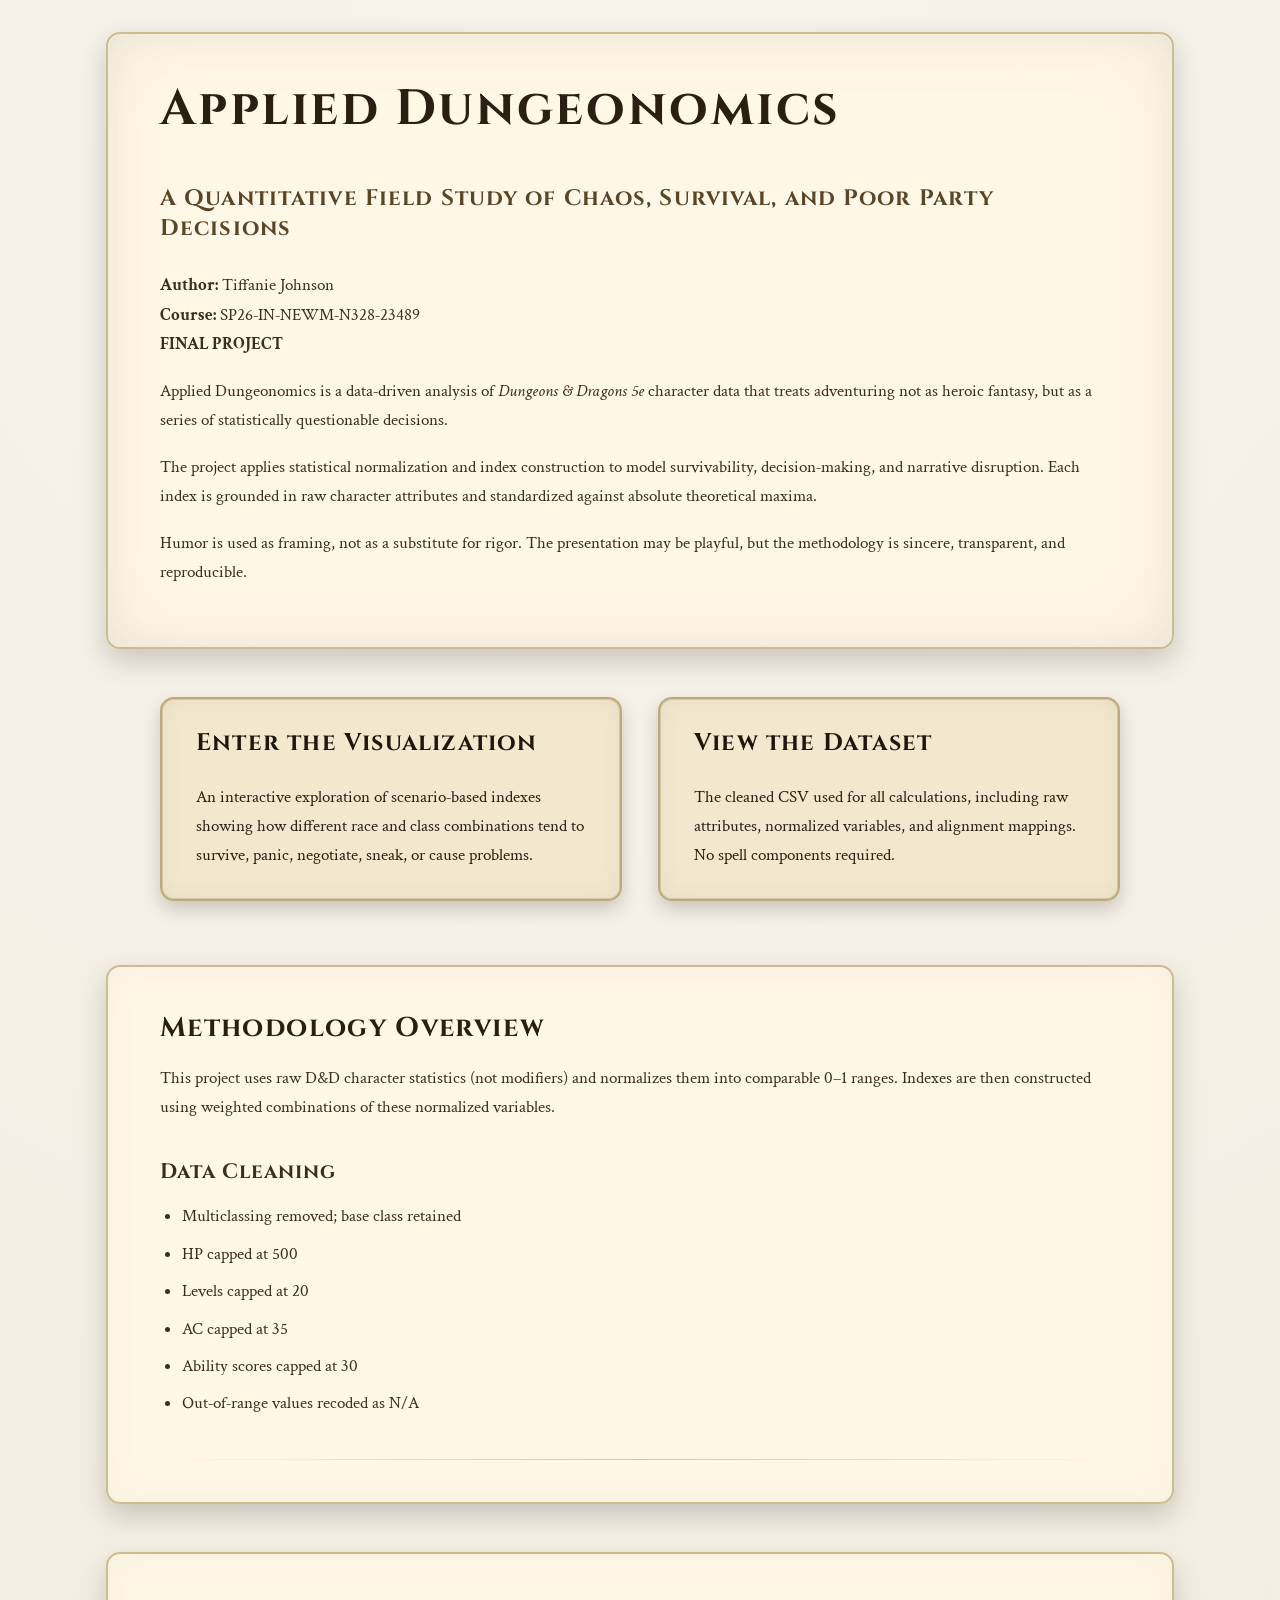
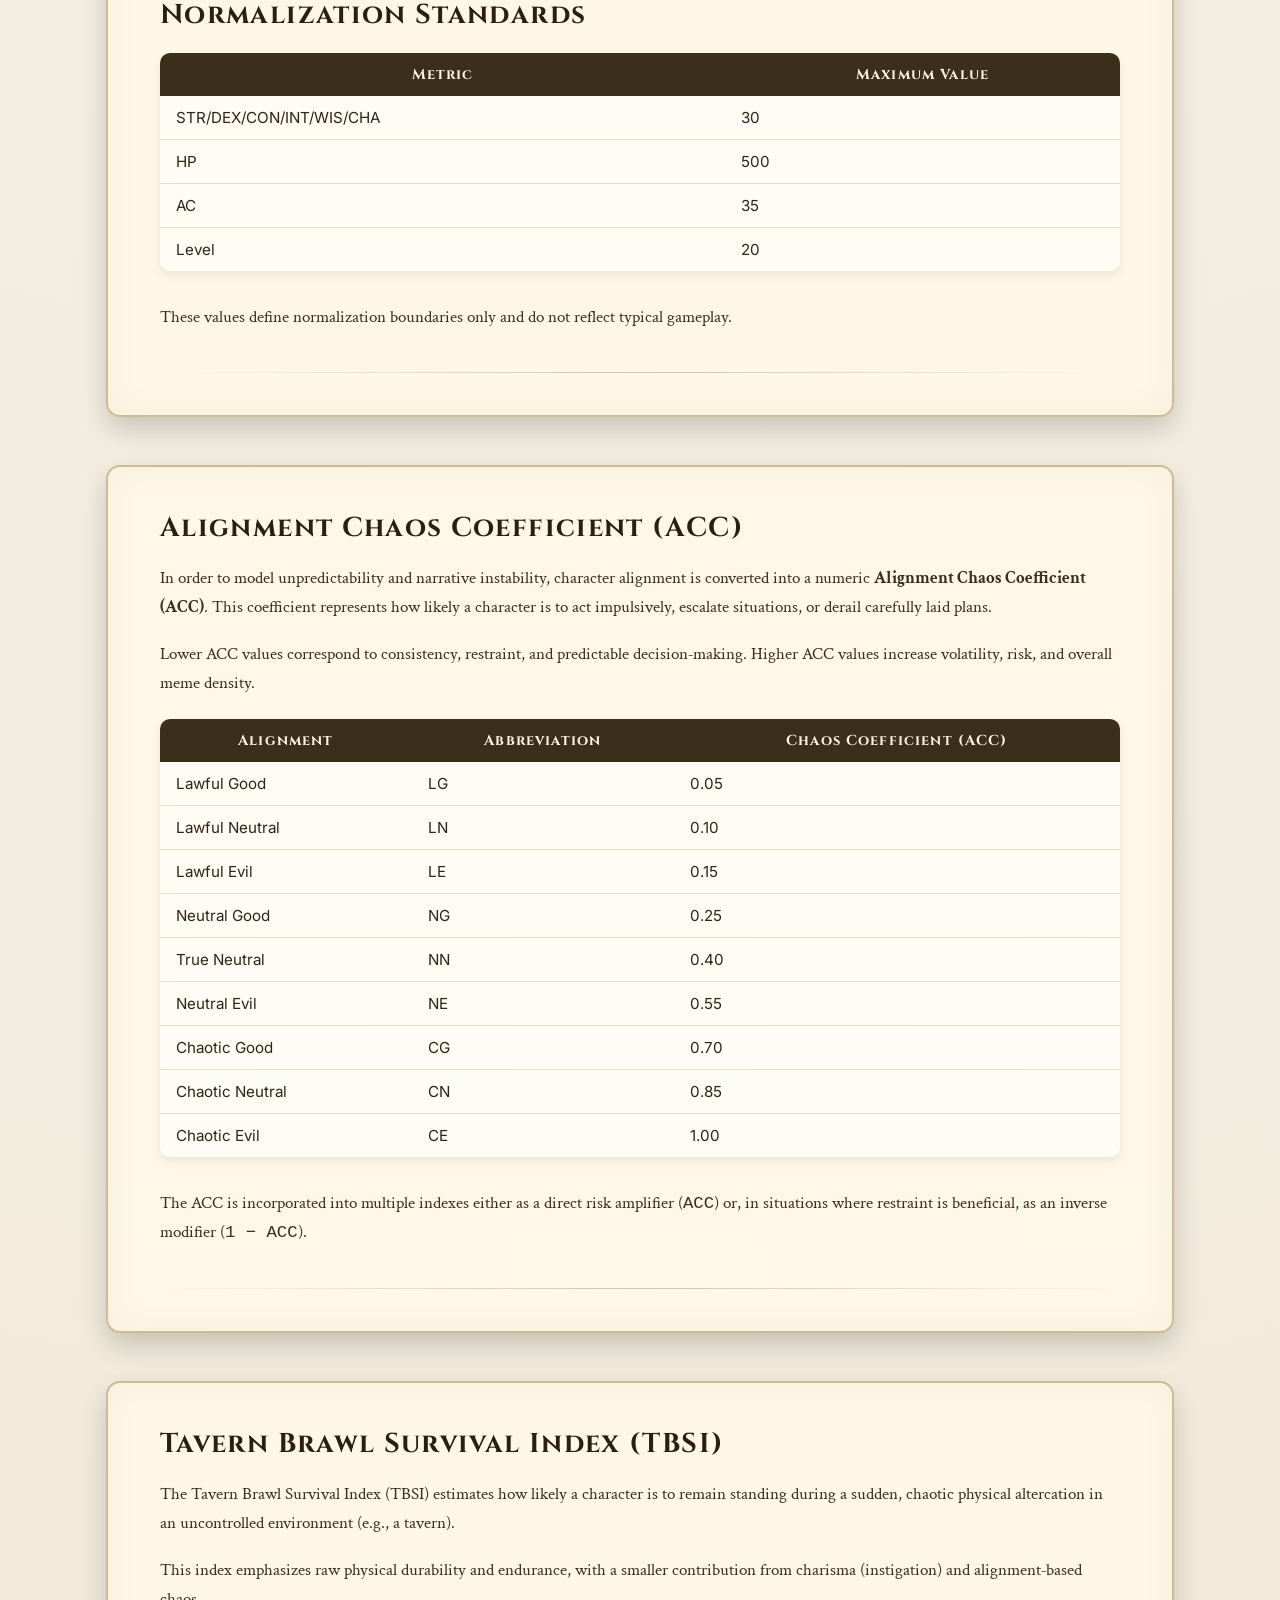
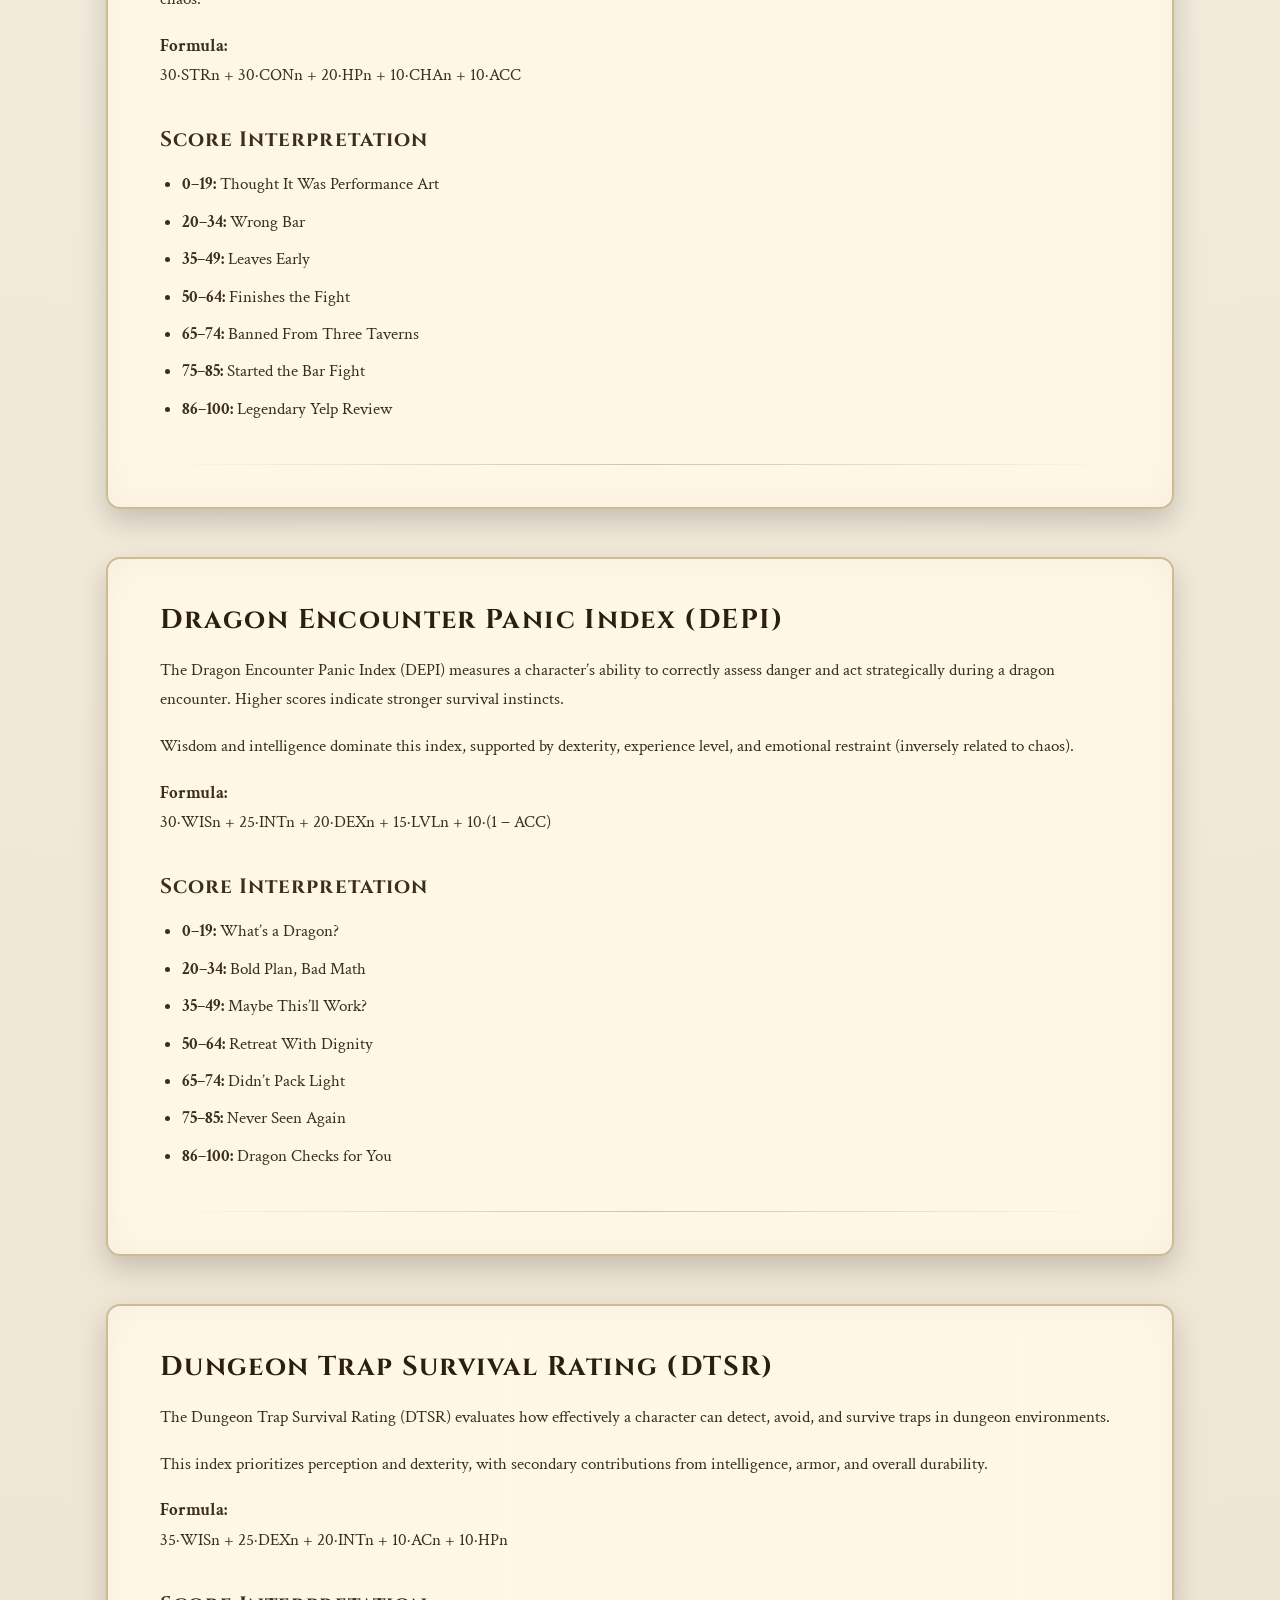
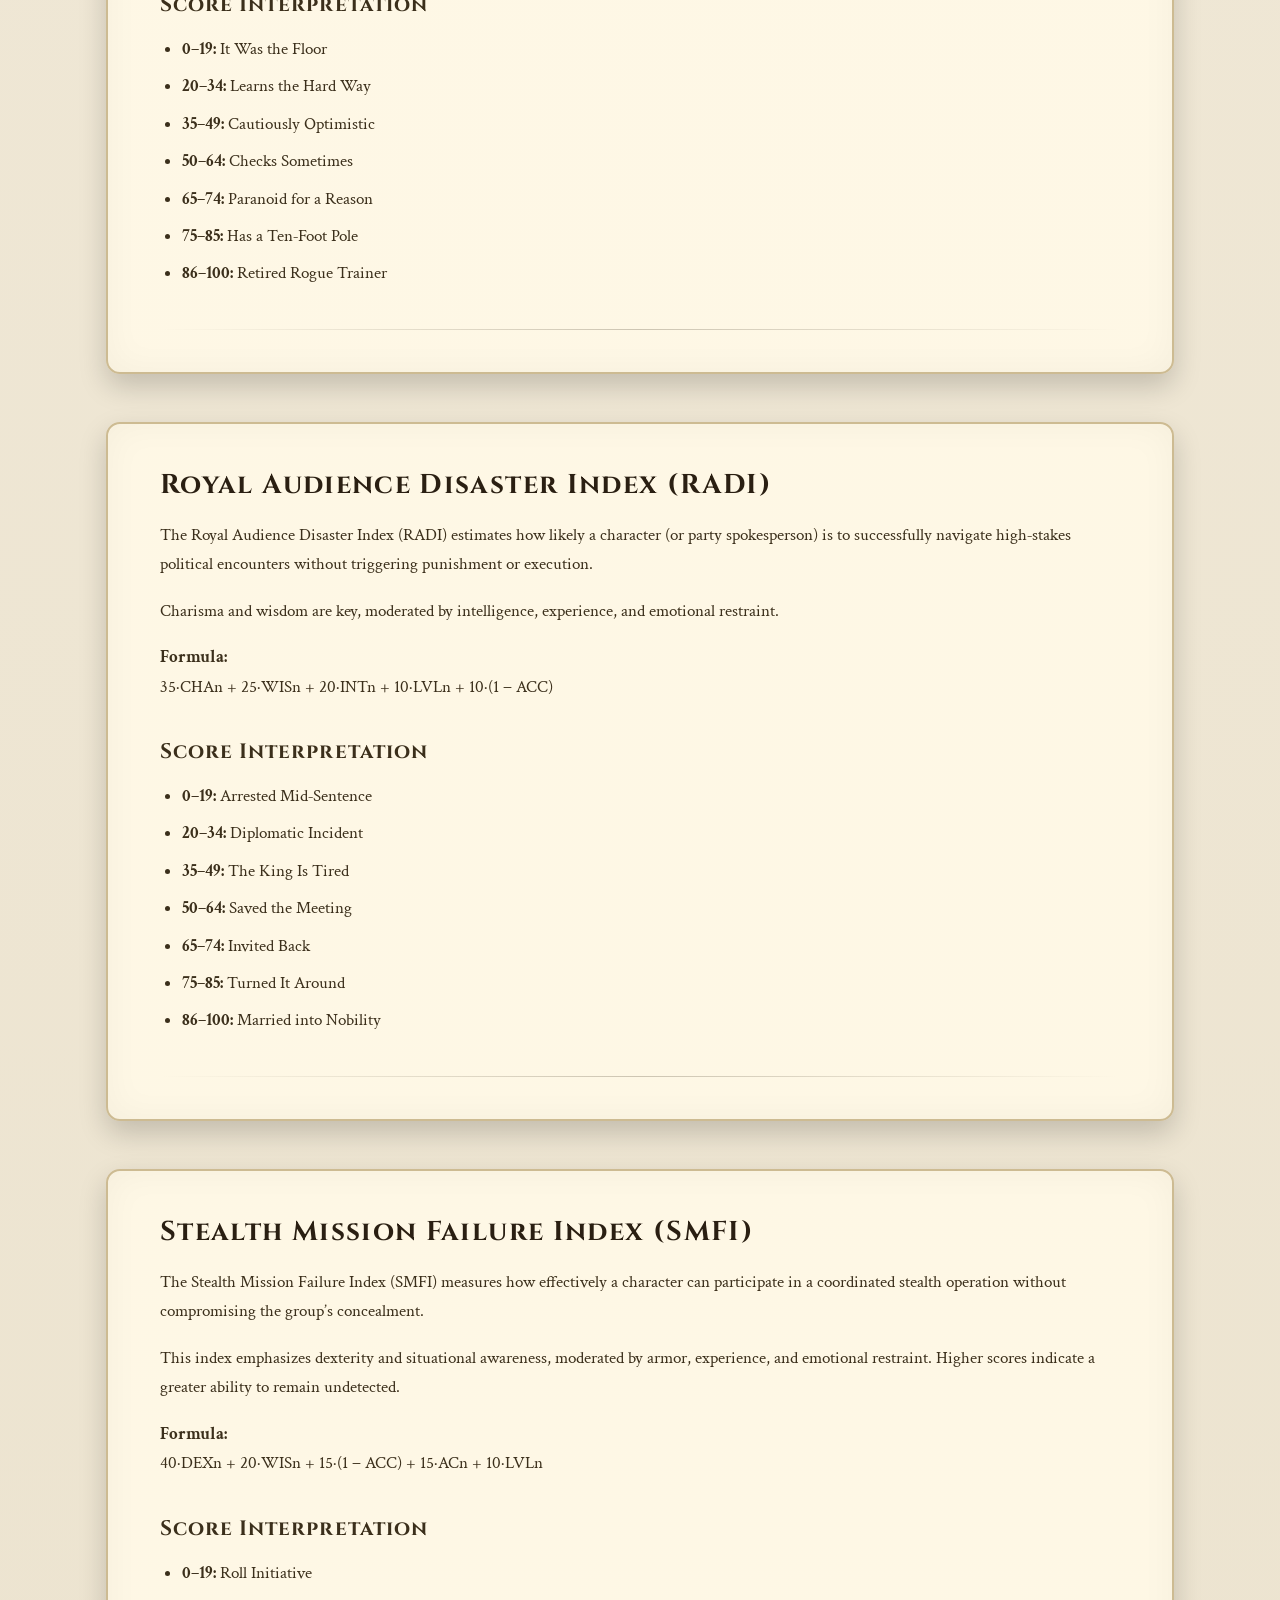
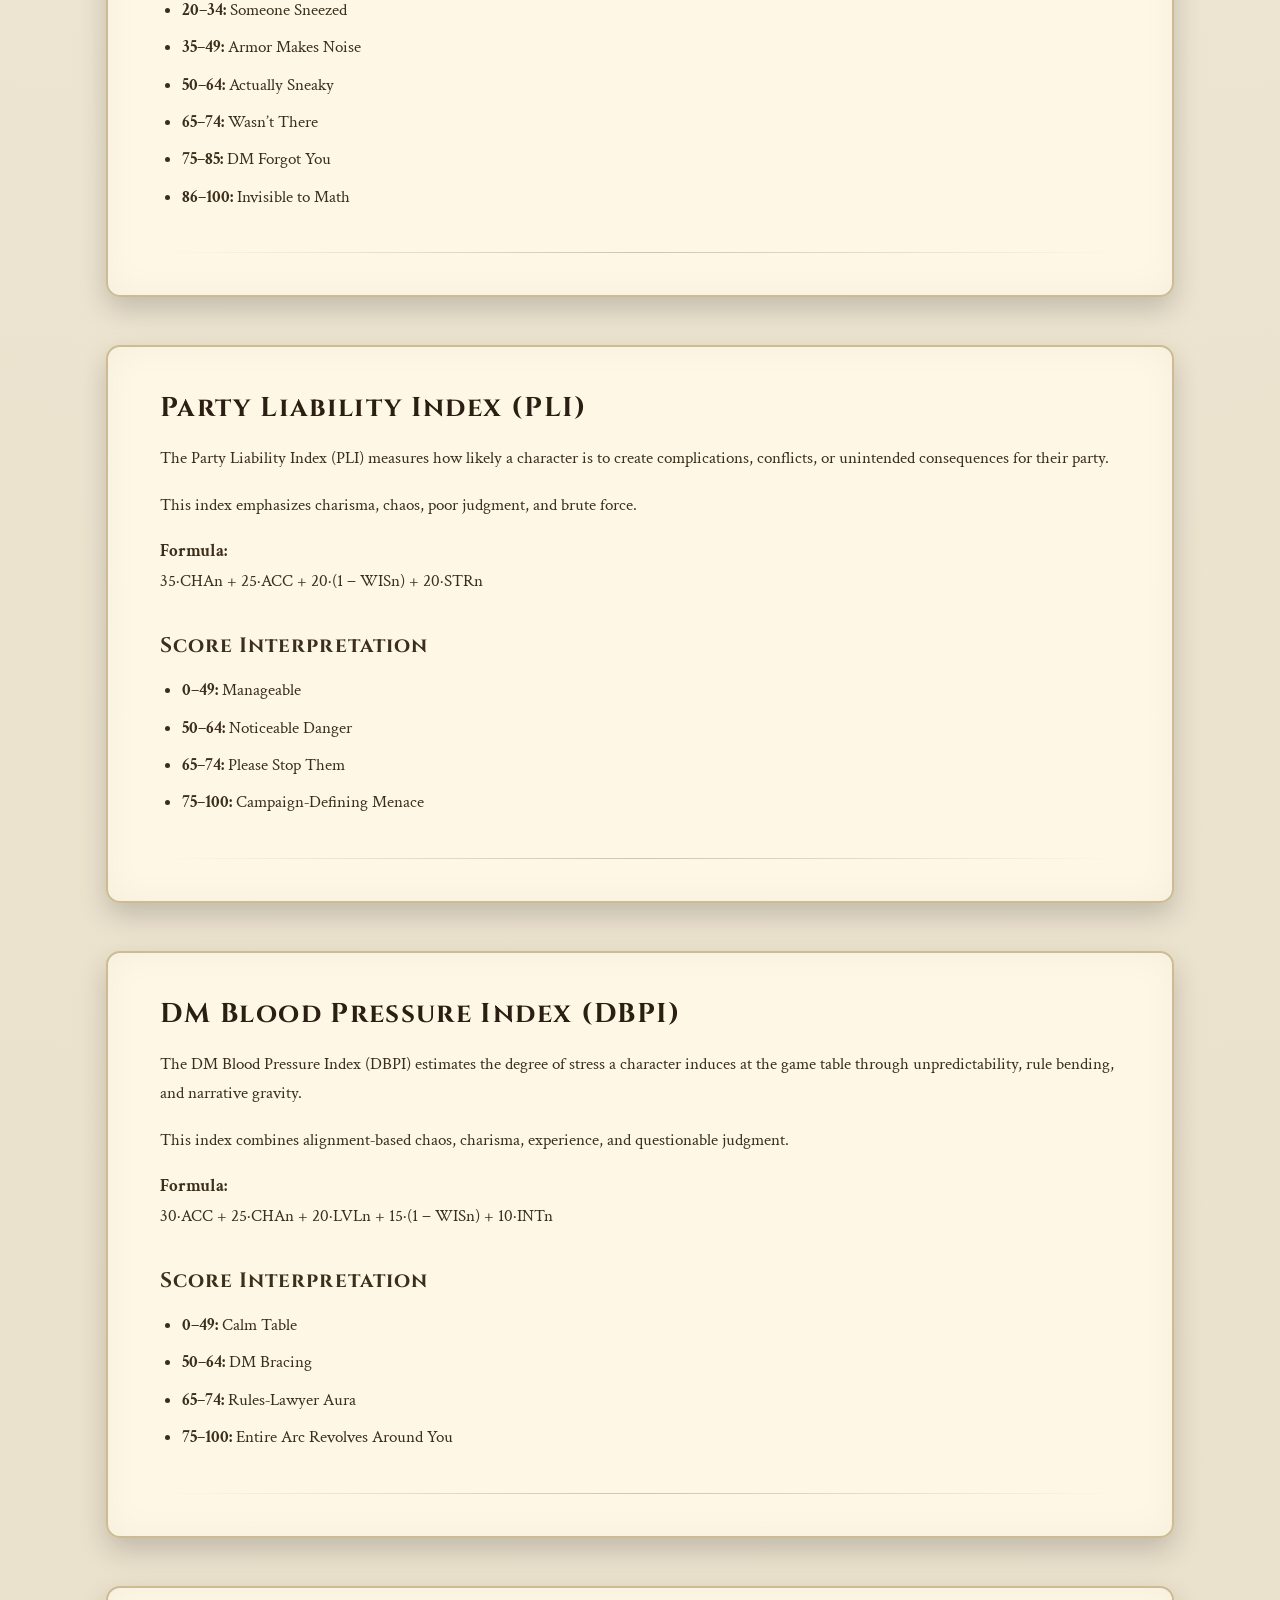
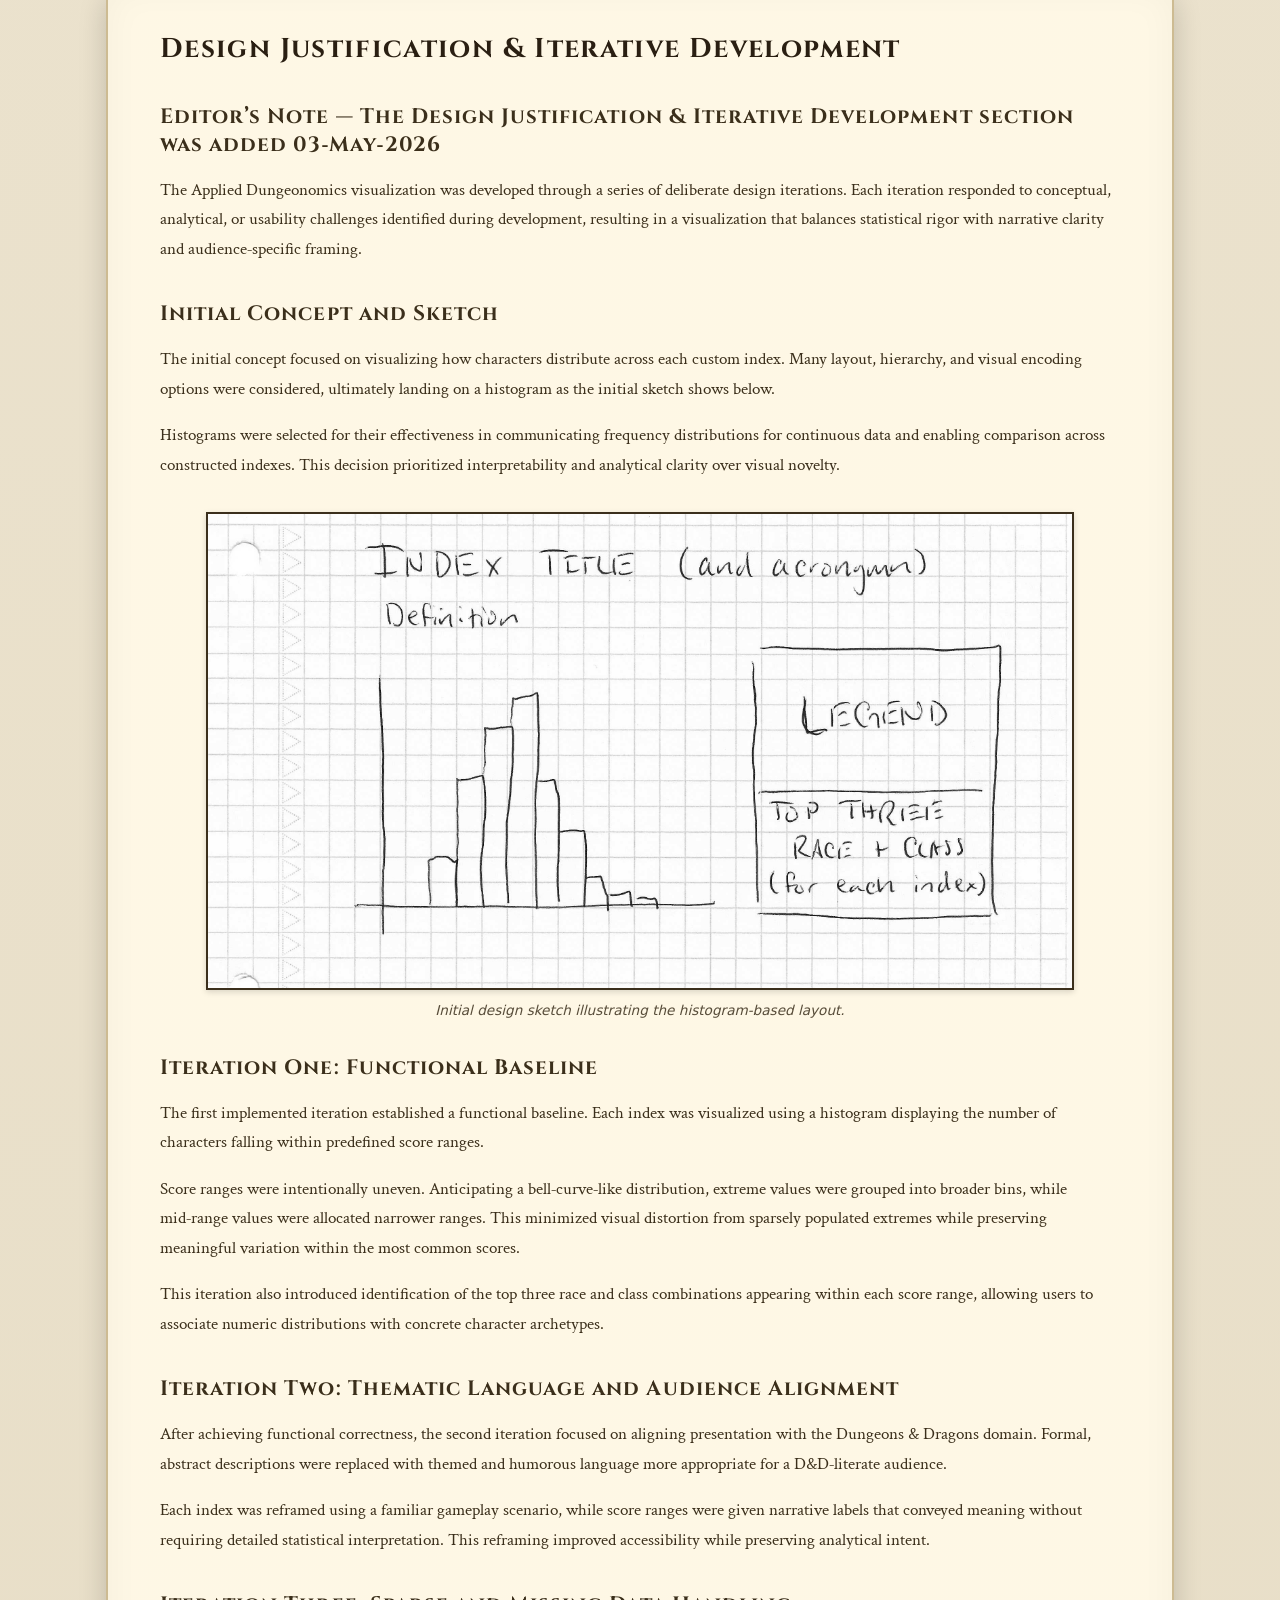
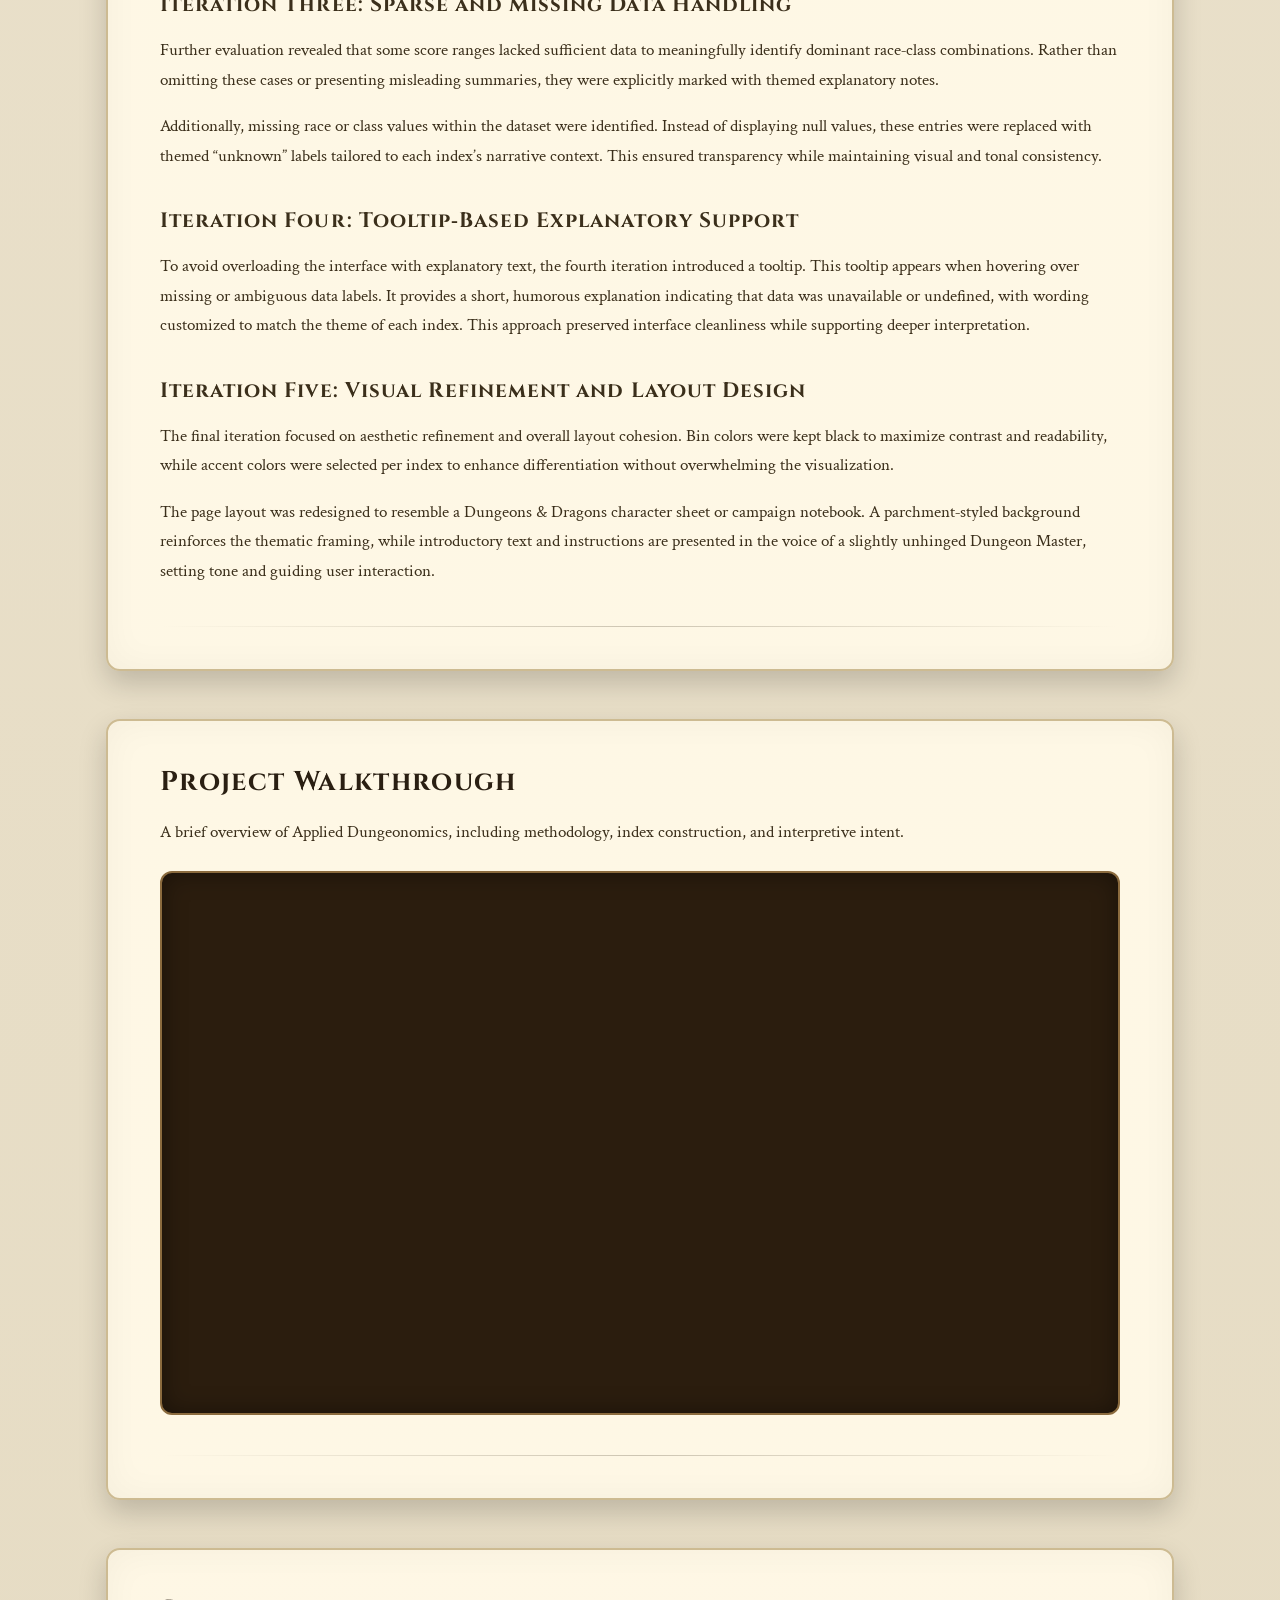
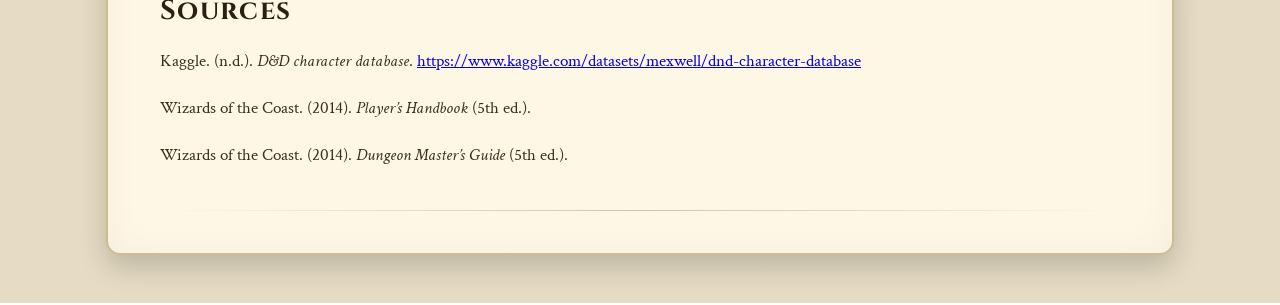
==== commit 4dcde442: "last but not least, the commit message:" ====
--- a/index.html
+++ b/index.html
@@ -421,8 +421,8 @@
   </p>
 
   <p>
-    Histograms were selected for their effectiveness in communicating discrete
-    frequency distributions and enabling comparison across constructed indexes.
+    Histograms were selected for their effectiveness in communicating frequency distributions 
+    for continuous data and enabling comparison across constructed indexes.
     This decision prioritized interpretability and analytical clarity over visual
     novelty.
   </p>
